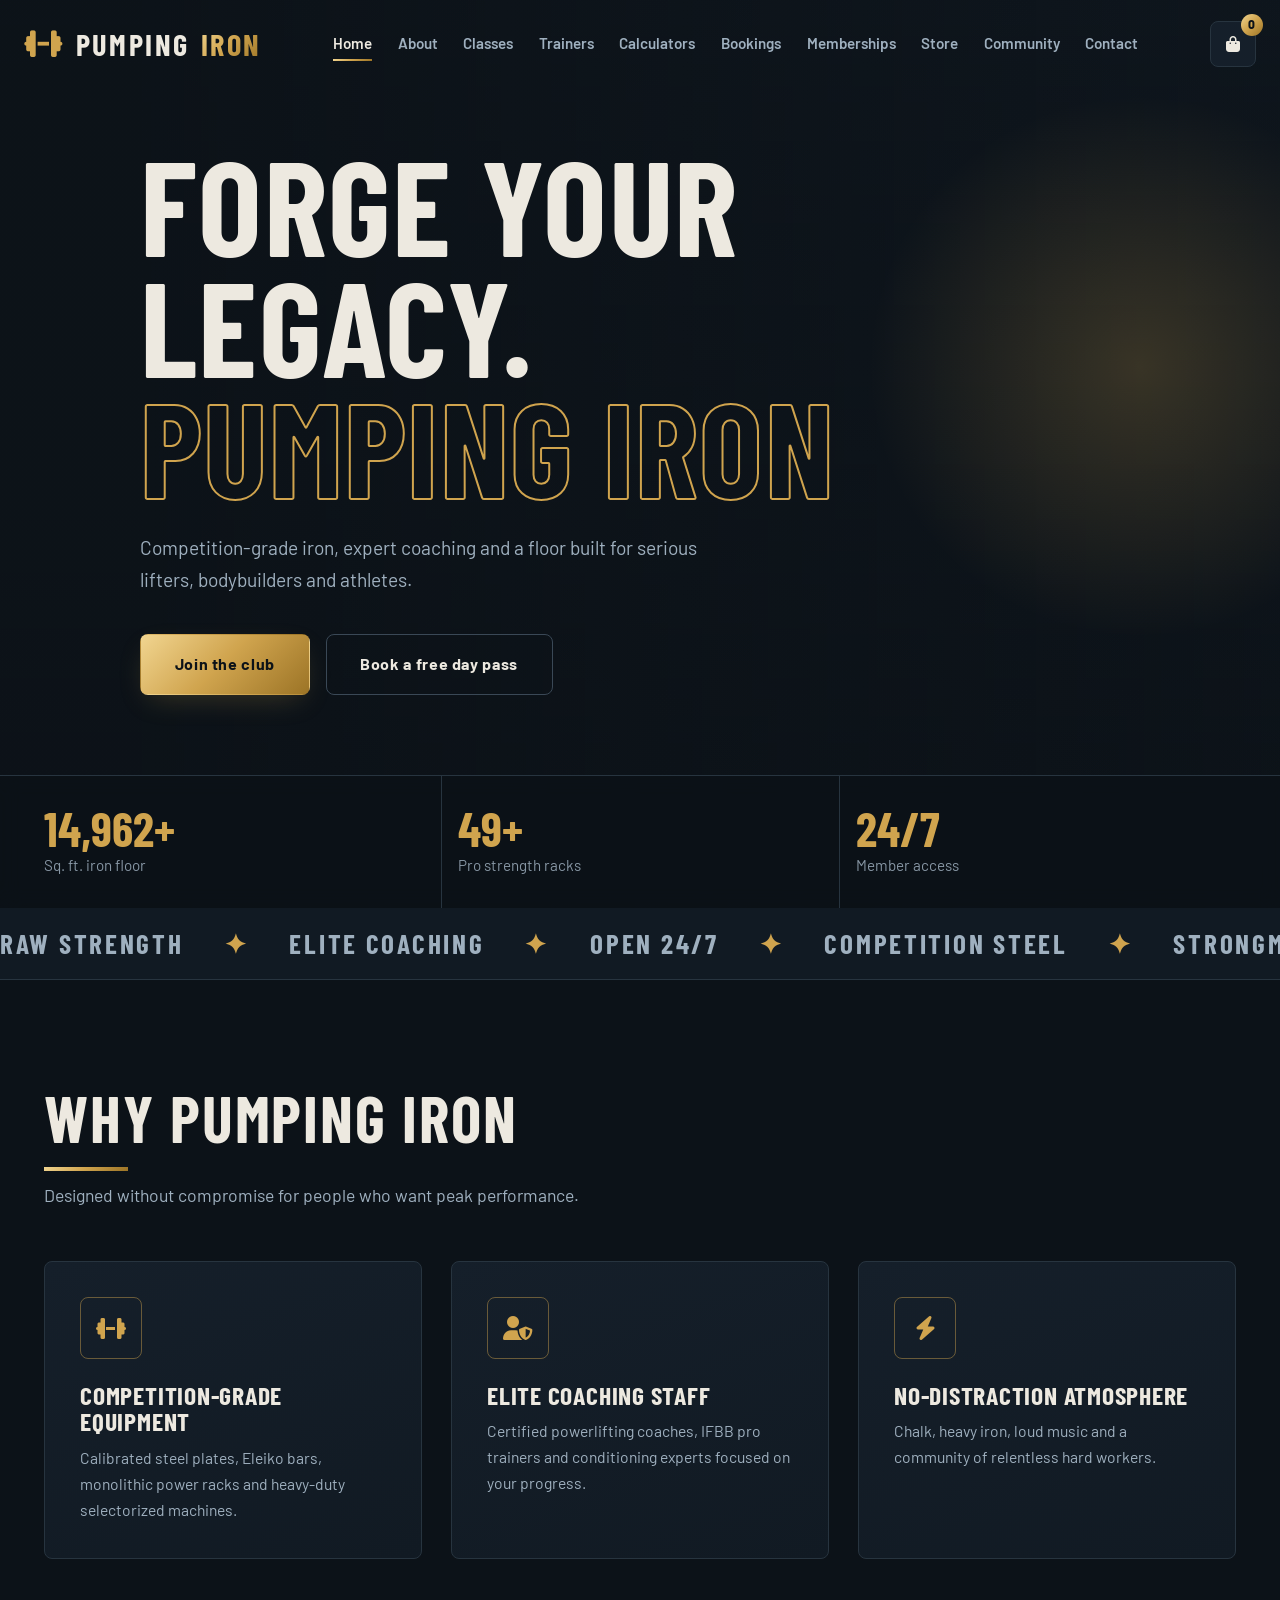
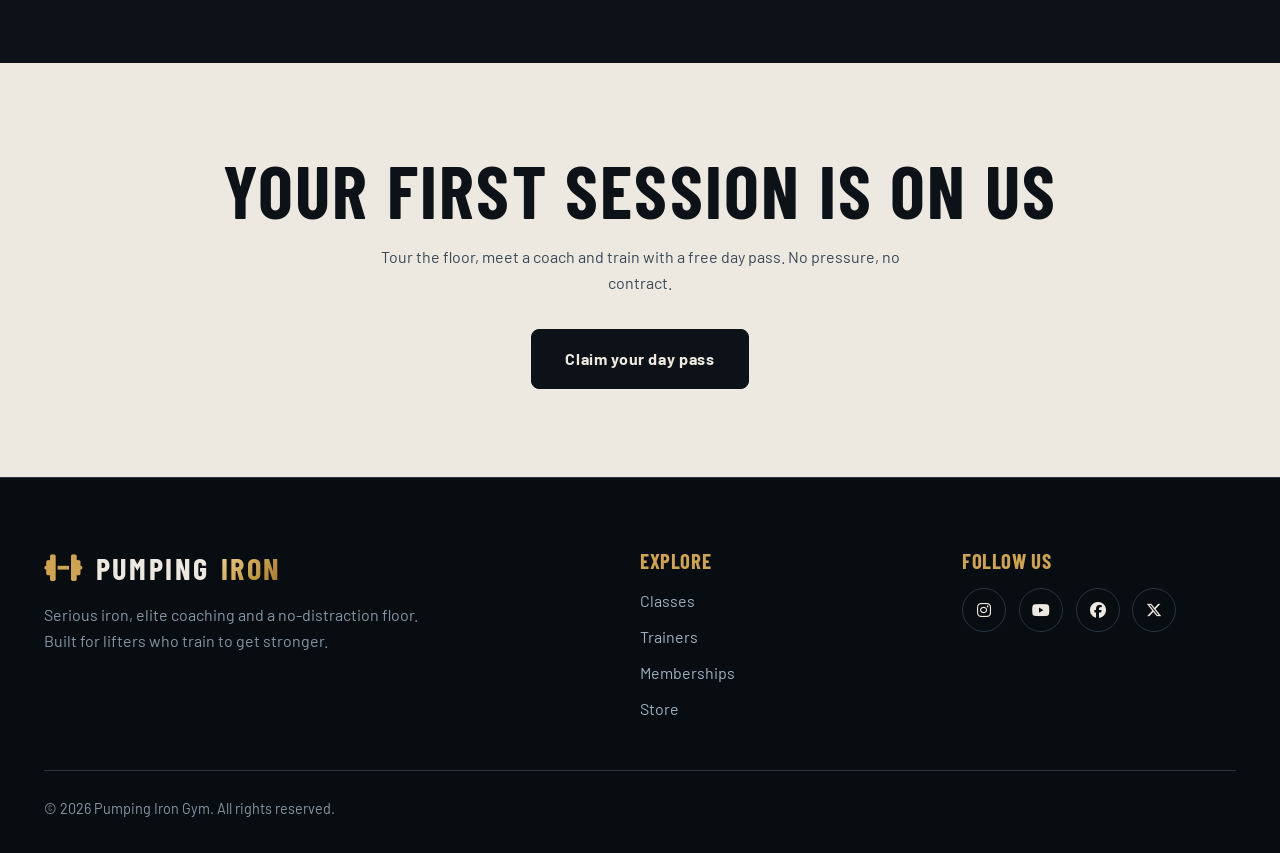
==== index.html @ 167a6b6e "Add files via upload" ====
<!DOCTYPE html>
<html lang="en">
<head>
<meta charset="UTF-8">
<meta name="viewport" content="width=device-width, initial-scale=1.0">
<title>Raw Strength & Conditioning | Pumping Iron Gym</title>
<meta name="description" content="Pumping Iron: competition-grade equipment, elite coaches and 24/7 access for serious lifters.">
<meta name="theme-color" content="#0C1218">
<meta property="og:title" content="Raw Strength & Conditioning | Pumping Iron Gym">
<meta property="og:description" content="Pumping Iron: competition-grade equipment, elite coaches and 24/7 access for serious lifters.">
<link rel="icon" href="data:image/svg+xml,%3Csvg xmlns='http://www.w3.org/2000/svg' viewBox='0 0 100 100'%3E%3Ctext y='.9em' font-size='90'%3E%F0%9F%8F%8B%3C/text%3E%3C/svg%3E">
<link rel="preconnect" href="https://fonts.googleapis.com"><link rel="preconnect" href="https://fonts.gstatic.com" crossorigin>
<link href="https://fonts.googleapis.com/css2?family=Barlow+Condensed:wght@600;700&family=Barlow:wght@400;500;600;700&display=swap" rel="stylesheet">
<link rel="stylesheet" href="https://cdnjs.cloudflare.com/ajax/libs/font-awesome/6.4.0/css/all.min.css">
<link rel="stylesheet" href="style.css">
</head>
<body>
<a class="skip" href="#main">Skip to content</a>
<header class="hd"><div class="container">
<a href="index.html" class="logo" aria-label="Pumping Iron home"><i class="fa-solid fa-dumbbell"></i>Pumping <span>Iron</span></a>
<nav class="dn" aria-label="Main"><a href="index.html" aria-current="page">Home</a><a href="about.html">About</a><a href="classes.html">Classes</a><a href="trainers.html">Trainers</a><a href="calculators.html">Calculators</a><a href="bookings.html">Bookings</a><a href="memberships.html">Memberships</a><a href="store.html">Store</a><a href="community.html">Community</a><a href="contact.html">Contact</a></nav>
<div class="ha"><button class="cartb" aria-label="Open cart"><i class="fa-solid fa-bag-shopping"></i><span class="cn">0</span></button>
<button class="mt" aria-label="Open menu" aria-expanded="false"><i class="fa-solid fa-bars"></i></button></div>
</div></header>
<nav class="mn" aria-label="Mobile"><a href="index.html" aria-current="page">Home</a><a href="about.html">About</a><a href="classes.html">Classes</a><a href="trainers.html">Trainers</a><a href="calculators.html">Calculators</a><a href="bookings.html">Bookings</a><a href="memberships.html">Memberships</a><a href="store.html">Store</a><a href="community.html">Community</a><a href="contact.html">Contact</a></nav>
<main id="main">

<section class="hero"><div class="container hc">
<h1 class="i">Forge your legacy.<u class="i" style="--d:1">Pumping Iron</u></h1>
<p class="i" style="--d:2">Competition-grade iron, expert coaching and a floor built for serious lifters, bodybuilders and athletes.</p>
<div class="hb i" style="--d:3"><a class="btn p" href="memberships.html">Join the club</a><a class="btn" href="bookings.html">Book a free day pass</a></div>
</div>
<div class="hs i" style="--d:5"><div class="container"><div><b data-count="15000" data-suf="+">0</b><span>Sq. ft. iron floor</span></div><div><b data-count="50" data-suf="+">0</b><span>Pro strength racks</span></div><div><b>24/7</b><span>Member access</span></div></div></div>
</section>
<div class="mq" aria-hidden="true"><div><span>Raw strength</span><b>&#10022;</b><span>Elite coaching</span><b>&#10022;</b><span>Open 24/7</span><b>&#10022;</b><span>Competition steel</span><b>&#10022;</b><span>Strongman zone</span><b>&#10022;</b><span>Recovery lab</span><b>&#10022;</b><span>Posing room</span><b>&#10022;</b><span>Raw strength</span><b>&#10022;</b><span>Elite coaching</span><b>&#10022;</b><span>Open 24/7</span><b>&#10022;</b><span>Competition steel</span><b>&#10022;</b><span>Strongman zone</span><b>&#10022;</b><span>Recovery lab</span><b>&#10022;</b><span>Posing room</span><b>&#10022;</b></div></div>
<section class="sec"><div class="container"><div class="sh rv"><h2>Why Pumping Iron</h2><p>Designed without compromise for people who want peak performance.</p></div><div class="g3"><div class="card rv" style="--d:0"><div class="ic"><i class="fa-solid fa-dumbbell"></i></div><h3>Competition-grade equipment</h3><p>Calibrated steel plates, Eleiko bars, monolithic power racks and heavy-duty selectorized machines.</p></div><div class="card rv" style="--d:1"><div class="ic"><i class="fa-solid fa-user-shield"></i></div><h3>Elite coaching staff</h3><p>Certified powerlifting coaches, IFBB pro trainers and conditioning experts focused on your progress.</p></div><div class="card rv" style="--d:2"><div class="ic"><i class="fa-solid fa-bolt"></i></div><h3>No-distraction atmosphere</h3><p>Chalk, heavy iron, loud music and a community of relentless hard workers.</p></div></div></div></section>
<section class="cta"><h2 class="rv">Your first session is on us</h2><p class="rv" style="--d:1">Tour the floor, meet a coach and train with a free day pass. No pressure, no contract.</p><a class="btn rv" style="--d:2" href="bookings.html">Claim your day pass</a></section>

</main>
<footer class="ft"><div class="container">
<div class="fg3">
<div><a href="index.html" class="logo"><i class="fa-solid fa-dumbbell"></i>Pumping <span>Iron</span></a><p>Serious iron, elite coaching and a no-distraction floor. Built for lifters who train to get stronger.</p></div>
<div><h4>Explore</h4><div class="fk"><a href="classes.html">Classes</a><a href="trainers.html">Trainers</a><a href="memberships.html">Memberships</a><a href="store.html">Store</a></div></div>
<div><h4>Follow us</h4><div class="so"><a href="#" aria-label="Instagram"><i class="fa-brands fa-instagram"></i></a><a href="#" aria-label="YouTube"><i class="fa-brands fa-youtube"></i></a><a href="#" aria-label="Facebook"><i class="fa-brands fa-facebook"></i></a><a href="#" aria-label="X"><i class="fa-brands fa-x-twitter"></i></a></div></div>
</div>
<div class="fbm">&copy; 2026 Pumping Iron Gym. All rights reserved.</div>
</div></footer>
<script src="main.js"></script>
</body>
</html>
---- style.css ----
/* PUMPING IRON — "Steel & Brass" theme. Edit colors in :root only. */
:root{--bg:#0C1218;--bg2:#111A23;--card:#151F2A;--card2:#1B2733;--line:#27343F;--brass:#D0A44E;--brass2:#9C7426;--bg-brass:linear-gradient(135deg,#F1D590,#D0A44E 48%,#9C7426);--chalk:#EDE9E0;--steel:#9FB0BF;--muted:#8796A4;--glow:rgba(208,164,78,.28);--fh:'Barlow Condensed','Arial Narrow',Impact,sans-serif;--fb:'Barlow',system-ui,sans-serif;--ease:cubic-bezier(.22,.8,.3,1);--r:8px}
*{margin:0;padding:0;box-sizing:border-box}
html{scroll-behavior:smooth}
body{font-family:var(--fb);background:var(--bg);color:var(--chalk);line-height:1.65;overflow-x:hidden;animation:pg .7s var(--ease)}
@keyframes pg{from{opacity:0}to{opacity:1}}
a{color:inherit;text-decoration:none}ul{list-style:none}img{max-width:100%}
button,input,select,textarea{font:inherit;color:inherit}button{cursor:pointer;background:none;border:0}
[hidden]{display:none!important}
::selection{background:var(--brass);color:#0C1218}
:focus-visible{outline:2px solid var(--brass);outline-offset:3px}
::-webkit-scrollbar{width:10px}::-webkit-scrollbar-track{background:var(--bg)}::-webkit-scrollbar-thumb{background:var(--iron,#2A3846);border-radius:6px}
h1,h2,h3,h4{font-family:var(--fh);text-transform:uppercase;letter-spacing:.03em;line-height:1.05;font-weight:700}
.container{max-width:1240px;margin:0 auto;padding:0 1.5rem}
.sec{padding:6.5rem 0}
.skip{position:absolute;left:-999px}.skip:focus{left:1rem;top:1rem;z-index:99;background:var(--brass);color:#0C1218;padding:.6rem 1rem}

/* HEADER */
.hd{position:fixed;inset:0 0 auto;z-index:50;padding:1.3rem 0;transition:.4s var(--ease)}
.hd.s{background:rgba(12,18,24,.88);backdrop-filter:blur(14px);padding:.65rem 0;border-bottom:1px solid var(--line)}
.hd .container{max-width:1380px;display:flex;align-items:center;justify-content:space-between;gap:1.5rem}
.logo{font:700 1.9rem var(--fh);letter-spacing:.08em;display:flex;align-items:center;gap:.7rem;text-transform:uppercase;white-space:nowrap}
.logo i{color:var(--brass);transition:.5s var(--ease)}.logo:hover i{transform:rotate(-25deg) scale(1.15)}
.logo span{background:var(--bg-brass);-webkit-background-clip:text;background-clip:text;color:transparent}
.dn{display:flex;gap:1.6rem}
.dn a{font-size:.95rem;font-weight:600;color:var(--steel);position:relative;padding:.3rem 0;transition:.3s}
.dn a::after{content:"";position:absolute;left:0;bottom:0;height:2px;width:100%;background:var(--bg-brass);transform:scaleX(0);transform-origin:right;transition:transform .45s var(--ease)}
.dn a:hover,.dn a[aria-current]{color:var(--chalk)}.dn a:hover::after,.dn a[aria-current]::after{transform:scaleX(1);transform-origin:left}
.ha{display:flex;align-items:center;gap:.9rem}
.cartb{position:relative;width:46px;height:46px;border:1px solid var(--line);border-radius:var(--r);background:var(--card);display:grid;place-items:center;transition:.3s}
.cartb:hover{border-color:var(--brass);color:var(--brass);box-shadow:0 0 18px var(--glow)}
.cn{position:absolute;top:-8px;right:-8px;min-width:22px;height:22px;border-radius:11px;background:var(--bg-brass);color:#0C1218;font-size:.75rem;font-weight:800;display:grid;place-items:center}
.cn.bump{animation:bump .4s var(--ease)}@keyframes bump{50%{transform:scale(1.5)}}
.mt{display:none;width:46px;height:46px;font-size:1.3rem;position:relative;z-index:60}
.mn{position:fixed;inset:0;z-index:45;background:rgba(12,18,24,.98);display:flex;flex-direction:column;align-items:center;justify-content:center;gap:.4rem;opacity:0;pointer-events:none;transition:.45s var(--ease)}
.mn.o{opacity:1;pointer-events:auto}.mn a{font:700 2.6rem var(--fh);text-transform:uppercase;letter-spacing:.06em;transform:translateY(20px);opacity:0;transition:.5s var(--ease)}
.mn.o a{transform:none;opacity:1}.mn a:hover,.mn a[aria-current]{color:var(--brass)}
.mn a:nth-child(2){transition-delay:.05s}.mn a:nth-child(3){transition-delay:.1s}.mn a:nth-child(4){transition-delay:.15s}.mn a:nth-child(5){transition-delay:.2s}.mn a:nth-child(6){transition-delay:.25s}.mn a:nth-child(n+7){transition-delay:.3s}

/* BUTTONS */
.btn{display:inline-flex;align-items:center;justify-content:center;gap:.6rem;padding:1rem 2.1rem;font-weight:700;font-size:1rem;letter-spacing:.04em;border:1px solid #3A4856;border-radius:var(--r);position:relative;overflow:hidden;transition:.4s var(--ease)}
.btn::after{content:"";position:absolute;top:0;left:-120%;width:55%;height:100%;background:linear-gradient(100deg,transparent,rgba(255,255,255,.4),transparent);transform:skewX(-20deg);transition:.8s var(--ease)}
.btn:hover::after{left:150%}
.btn:hover{border-color:var(--brass);color:var(--brass)}
.btn.p{background:var(--bg-brass);color:#0C1218;border-color:transparent;box-shadow:0 10px 30px -10px var(--glow)}
.btn.p:hover{color:#0C1218;transform:translateY(-3px);box-shadow:0 18px 40px -8px rgba(208,164,78,.55)}
.btn.b{display:flex;width:100%}

/* HERO */
.hero{min-height:100vh;display:flex;flex-direction:column;justify-content:flex-end;position:relative;overflow:hidden;isolation:isolate;padding:9rem 0 0}
.hero::before{content:"";position:absolute;inset:-6%;z-index:-2;background:linear-gradient(90deg,rgba(12,18,24,.92) 15%,rgba(12,18,24,.35)),linear-gradient(180deg,rgba(12,18,24,.3),var(--bg) 96%),url(https://images.unsplash.com/photo-1534438327276-14e5300c3a48?auto=format&fit=crop&q=80&w=1800) center/cover,var(--bg2);animation:kb 24s ease-in-out infinite alternate}
@keyframes kb{to{transform:scale(1.13) translate(-1.5%,1%)}}
.hero::after{content:"";position:absolute;width:46vw;height:46vw;right:-12vw;top:8vh;z-index:-1;border-radius:50%;background:radial-gradient(circle,rgba(208,164,78,.22),transparent 65%);animation:fl 9s ease-in-out infinite alternate}
@keyframes fl{to{transform:translate(-6vw,6vh) scale(1.15)}}
.hc{padding-bottom:5rem}
.hero h1{font-size:clamp(3.6rem,10.5vw,9.5rem);line-height:.9;letter-spacing:.01em;max-width:1000px;margin-bottom:1.6rem}
.hero h1 u{text-decoration:none;display:block;color:transparent;-webkit-text-stroke:2px var(--brass)}
.hero p{font-size:1.2rem;color:var(--steel);max-width:560px;margin-bottom:2.4rem}
.hb{display:flex;gap:1rem;flex-wrap:wrap}
.i{opacity:0;transform:translateY(34px);animation:up 1s var(--ease) forwards;animation-delay:calc(var(--d,0)*.14s + .25s)}
@keyframes up{to{opacity:1;transform:none}}
.hs{border-top:1px solid var(--line);background:rgba(12,18,24,.7);backdrop-filter:blur(10px)}
.hs .container{display:grid;grid-template-columns:repeat(3,1fr)}
.hs div div{padding:1.8rem 1rem;border-left:1px solid var(--line)}.hs div div:first-child{border:0;padding-left:0}
.hs b{display:block;font:700 3rem var(--fh);color:var(--brass);line-height:1}
.hs span{color:var(--muted);font-size:.95rem}
.mq{overflow:hidden;border-bottom:1px solid var(--line);background:var(--bg2);padding:1.2rem 0}
.mq>div{display:flex;gap:2.5rem;width:max-content;animation:mq 35s linear infinite;font:700 1.7rem var(--fh);text-transform:uppercase;letter-spacing:.1em;color:var(--steel);white-space:nowrap}
.mq b{color:var(--brass)}.mq:hover>div{animation-play-state:paused}
@keyframes mq{to{transform:translateX(-50%)}}

/* PAGE HEADER + SECTION HEADS */
.ph{padding:10.5rem 0 4rem;background:radial-gradient(ellipse at 50% -10%,rgba(208,164,78,.16),transparent 60%);border-bottom:1px solid var(--line)}
.ph h1{font-size:clamp(3rem,7vw,5.8rem);margin-bottom:.8rem}
.ph p{color:var(--steel);font-size:1.2rem;max-width:620px}
.ph h1::after,.sh h2::after{content:"";display:block;width:84px;height:4px;background:var(--bg-brass);margin-top:1rem;transform:scaleX(0);transform-origin:left;transition:transform 1.1s var(--ease) .35s}
.ph h1.in::after,.sh.in h2::after{transform:scaleX(1)}
.sh{margin-bottom:3.2rem}.sh h2{font-size:clamp(2.4rem,5vw,4rem)}.sh p{color:var(--steel);font-size:1.1rem;margin-top:.6rem;max-width:560px}

/* REVEAL */
.rv{opacity:0;transform:translateY(26px);transition:opacity .9s var(--ease),transform .9s var(--ease);transition-delay:calc(var(--d,0)*.1s)}
.rv.in{opacity:1;transform:none}

/* GRIDS + CARDS */
.g2{display:grid;grid-template-columns:repeat(2,1fr);gap:1.8rem}.g3{display:grid;grid-template-columns:repeat(3,1fr);gap:1.8rem}.g4{display:grid;grid-template-columns:repeat(4,1fr);gap:1.4rem}
.card{background:linear-gradient(160deg,var(--card),var(--bg2));border:1px solid var(--line);border-radius:var(--r);padding:2.2rem;position:relative;overflow:hidden;transition:transform .5s var(--ease),border-color .4s,box-shadow .5s}
.card::before{content:"";position:absolute;inset:0;background:radial-gradient(380px circle at var(--mx,50%) var(--my,0%),var(--glow),transparent 50%);opacity:0;transition:opacity .4s;pointer-events:none}
.card>*{position:relative}.card:hover{transform:translateY(-8px);border-color:rgba(208,164,78,.55);box-shadow:0 28px 50px -24px #000}.card:hover::before{opacity:1}
.card.rv.in:hover{transform:translateY(-8px)}
.ic{width:62px;height:62px;display:grid;place-items:center;border:1px solid rgba(208,164,78,.45);border-radius:var(--r);color:var(--brass);font-size:1.5rem;margin-bottom:1.4rem;transition:.5s var(--ease)}
.card:hover .ic{background:var(--bg-brass);color:#0C1218;transform:rotate(-8deg) scale(1.08)}
.card h3{font-size:1.6rem;margin-bottom:.6rem}.card p{color:var(--steel);font-size:.98rem}
.pop{animation:pop .5s var(--ease)}@keyframes pop{from{opacity:0;transform:scale(.94)}}

/* CTA BAND (chalk) */
.cta{background:var(--chalk);color:#0C1218;text-align:center;padding:5.5rem 1.5rem;position:relative;overflow:hidden}
.cta h2{font-size:clamp(2.4rem,6vw,4.6rem);margin-bottom:1rem}.cta p{max-width:520px;margin:0 auto 2rem;color:#3A4856}
.cta .btn{background:#0C1218;color:var(--chalk);border-color:#0C1218}.cta .btn:hover{color:var(--brass)}

/* ABOUT */
.ag{display:grid;grid-template-columns:3fr 2fr;gap:3.5rem;align-items:center}
.ag h3{font-size:2.2rem;margin-bottom:1rem}.ag p{color:var(--steel);margin-bottom:1.1rem}
.tk{display:grid;gap:.8rem;margin-top:1.6rem}.tk li{display:flex;gap:.8rem;align-items:center;font-weight:600}.tk i{color:var(--brass)}
.ibs{display:grid;gap:1.4rem}.ib{display:flex;gap:1.2rem;align-items:flex-start}.ib>i{font-size:1.6rem;color:var(--brass);margin-top:.2rem}.ib h4{font-size:1.4rem;margin-bottom:.2rem}

/* FILTERS + TAGS */
.fl{display:flex;gap:.8rem;flex-wrap:wrap;margin-bottom:2.6rem}
.fb{padding:.7rem 1.4rem;border:1px solid var(--line);border-radius:30px;color:var(--steel);font-weight:600;transition:.35s var(--ease)}
.fb:hover{border-color:var(--brass);color:var(--chalk)}.fb.on{background:var(--bg-brass);color:#0C1218;border-color:transparent;box-shadow:0 8px 24px -8px var(--glow)}
.tg{display:inline-block;padding:.2rem .8rem;border-radius:20px;font-size:.8rem;font-weight:700;margin-bottom:1rem;border:1px solid}
.tg.powerlifting{color:var(--brass);border-color:rgba(208,164,78,.5);background:rgba(208,164,78,.1)}.tg.bodybuilding{color:#86B6DA;border-color:rgba(134,182,218,.5);background:rgba(134,182,218,.1)}.tg.conditioning{color:#8FD8B0;border-color:rgba(143,216,176,.5);background:rgba(143,216,176,.1)}
.cm{display:flex;justify-content:space-between;color:var(--muted);font-size:.9rem;font-weight:600;margin:1.2rem 0;padding:.8rem 0;border-block:1px solid var(--line)}

/* TRAINERS */
.tr{text-align:center}
.av{width:116px;height:116px;border-radius:50%;margin:0 auto 1.6rem;display:grid;place-items:center;font:700 2.4rem var(--fh);color:var(--brass);position:relative;isolation:isolate}
.av::before{content:"";position:absolute;inset:-4px;border-radius:50%;background:conic-gradient(var(--brass),transparent 62%,var(--brass));z-index:-2;animation:spin 6s linear infinite}
.av::after{content:"";position:absolute;inset:0;border-radius:50%;background:var(--card2);z-index:-1}
@keyframes spin{to{transform:rotate(360deg)}}
.role{color:var(--brass);font-weight:700;margin-bottom:.4rem}.spec{margin-bottom:1.6rem}

/* FORMS + CALCULATORS */
.panel{max-width:780px;margin:0 auto;background:linear-gradient(160deg,var(--card),var(--bg2));border:1px solid var(--line);border-radius:var(--r);padding:3rem}
.fg{margin-bottom:1.3rem}.fg label{display:block;margin-bottom:.45rem;font-size:.9rem;font-weight:600;color:var(--steel)}
.fg input,.fg select,.fg textarea{width:100%;padding:.95rem 1rem;background:var(--bg);border:1px solid var(--line);border-radius:var(--r);transition:.3s}
.fg input:focus,.fg select:focus,.fg textarea:focus{outline:none;border-color:var(--brass);box-shadow:0 0 0 4px rgba(208,164,78,.15)}
.fr{display:grid;grid-template-columns:repeat(2,1fr);gap:1.3rem}
.cts{display:flex;gap:.6rem;flex-wrap:wrap;margin-bottom:2rem;padding-bottom:1.2rem;border-bottom:1px solid var(--line)}
.ct{padding:.6rem 1.2rem;border-radius:30px;font-weight:600;color:var(--steel);border:1px solid var(--line);transition:.35s var(--ease)}.ct:hover{color:var(--chalk);border-color:var(--brass)}.ct.on{background:var(--bg-brass);color:#0C1218;border-color:transparent}
.cp{display:none}.cp.on{display:block;animation:pop .5s var(--ease)}
.cr:not(:empty){margin-top:1.6rem;padding:1.3rem;border:1px solid var(--brass);border-radius:var(--r);background:rgba(208,164,78,.07);text-align:center;font-size:1.15rem;animation:pop .5s var(--ease)}
.cr b{color:var(--brass);font:700 2rem var(--fh);letter-spacing:.03em}.cr small{display:block;color:var(--muted);font-size:.85rem;margin-top:.4rem}

/* MEMBERSHIPS */
.bt{display:flex;align-items:center;gap:1rem;margin-bottom:3rem;font-weight:600}
.sw{position:relative;width:58px;height:30px}.sw input{opacity:0;position:absolute;inset:0;z-index:2;cursor:pointer;width:100%;height:100%}
.sl{position:absolute;inset:0;background:var(--line);border-radius:30px;transition:.4s}.sl::before{content:"";position:absolute;width:22px;height:22px;left:4px;top:4px;border-radius:50%;background:#fff;transition:.4s var(--ease)}
.sw input:checked+.sl{background:var(--brass2)}.sw input:checked+.sl::before{transform:translateX(28px)}.sw input:focus-visible+.sl{outline:2px solid var(--brass);outline-offset:3px}
.sv{background:var(--bg-brass);color:#0C1218;font-size:.8rem;font-weight:800;padding:.15rem .6rem;border-radius:20px;margin-left:.4rem}
.plan{display:flex;flex-direction:column}.plan .btn{margin-top:auto}
.plan.f{border-color:var(--brass);background:linear-gradient(170deg,rgba(208,164,78,.16),var(--bg2) 70%);box-shadow:0 0 50px -16px var(--glow)}
.pop2{position:absolute!important;top:1.2rem;right:-2.4rem;transform:rotate(38deg);background:var(--bg-brass);color:#0C1218;font-size:.75rem;font-weight:800;padding:.3rem 3rem}
.pr{font:700 4.2rem var(--fh);color:var(--brass);line-height:1;margin:.6rem 0 .3rem}.pr small{font-size:1.3rem;color:var(--steel)}.bn{color:var(--muted);font-size:.85rem;margin-bottom:.8rem}
.pf{display:grid;gap:.8rem;margin:1.4rem 0 2rem}.pf li{display:flex;gap:.8rem;align-items:center;color:var(--steel);font-size:.95rem}.pf i{color:var(--brass)}.pf .no{color:var(--muted);text-decoration:line-through}.pf .no i{color:#6B7886}

/* STORE */
.pc{display:flex;flex-direction:column;padding:1.6rem}
.pi{height:150px;border-radius:var(--r);background:var(--bg);border:1px solid var(--line);display:grid;place-items:center;font-size:3rem;color:var(--brass);margin-bottom:1.2rem;transition:.5s var(--ease)}.pc:hover .pi{transform:scale(1.04);box-shadow:inset 0 0 40px var(--glow)}
.pc h3{font-size:1.35rem}.pp{color:var(--brass);font:700 1.5rem var(--fh);margin:.3rem 0 .6rem}.pc p{flex-grow:1;margin-bottom:1.2rem;font-size:.9rem}

/* COMMUNITY */
.q p{font-size:1.05rem;color:var(--chalk);font-style:italic;margin:1rem 0}.q h4{font-size:1.2rem;color:var(--brass)}.q small{color:var(--muted)}
.lb li{display:flex;align-items:center;gap:1rem;padding:1rem 1.2rem;background:var(--bg);border:1px solid var(--line);border-radius:var(--r);margin-bottom:.8rem;font-weight:600;transition:.4s var(--ease)}
.lb li:hover{transform:translateX(6px);border-color:var(--brass)}.lb em{font:700 1.8rem var(--fh);color:var(--brass);font-style:normal;width:2rem}.lb strong{margin-left:auto;color:var(--brass)}

/* CONTACT + FAQ */
.cg{display:grid;grid-template-columns:1fr 1fr;gap:1.8rem}
.fq{border-bottom:1px solid var(--line)}.fq button{width:100%;display:flex;justify-content:space-between;align-items:center;gap:1rem;padding:1.1rem 0;text-align:left;font-weight:600}
.fq button i{transition:.4s var(--ease);color:var(--brass)}.fq.o button i{transform:rotate(180deg)}
.fa{display:grid;grid-template-rows:0fr;transition:grid-template-rows .45s var(--ease)}.fa>div{overflow:hidden;color:var(--steel)}.fa p{padding-bottom:1.1rem}.fq.o .fa{grid-template-rows:1fr}

/* CART / MODAL / TOAST */
.ov{position:fixed;inset:0;background:rgba(5,9,13,.8);backdrop-filter:blur(5px);z-index:70;opacity:0;pointer-events:none;transition:.4s}.ov.o{opacity:1;pointer-events:auto}
.dr{position:fixed;top:0;right:0;width:min(420px,100%);height:100%;background:var(--card);border-left:1px solid var(--brass);z-index:80;display:flex;flex-direction:column;transform:translateX(100%);transition:transform .5s var(--ease)}.dr.o{transform:none}
.dh{padding:1.5rem;border-bottom:1px solid var(--line);display:flex;justify-content:space-between;align-items:center}.dh h3{font-size:1.7rem}
.x{width:40px;height:40px;border-radius:50%;transition:.3s}.x:hover{background:var(--card2);color:var(--brass);transform:rotate(90deg)}
.di{flex:1;overflow-y:auto;padding:1.5rem;display:grid;gap:.9rem;align-content:start}
.cr2{display:flex;justify-content:space-between;align-items:center;gap:1rem;padding:.9rem;background:var(--bg);border:1px solid var(--line);border-radius:var(--r);animation:pop .4s var(--ease)}
.cr2 small{color:var(--muted)}.qb{display:flex;gap:.4rem}.qb button{width:32px;height:32px;border:1px solid var(--line);border-radius:6px;transition:.3s}.qb button:hover{border-color:var(--brass);color:var(--brass)}
.df{padding:1.5rem;border-top:1px solid var(--line);background:var(--bg)}.cb{display:flex;gap:.6rem;margin-bottom:1rem}.cb input{flex:1;min-width:0;padding:.7rem;background:var(--card);border:1px solid var(--line);border-radius:var(--r)}.cb .btn{padding:.7rem 1.1rem}
.tt{display:flex;justify-content:space-between;font:700 1.6rem var(--fh);margin-bottom:1rem;text-transform:uppercase}.tt b{color:var(--brass)}
.md{position:fixed;inset:0;z-index:90;display:grid;place-items:center;padding:1rem;background:rgba(5,9,13,.82);backdrop-filter:blur(6px);animation:pg .3s}
.mc{width:min(480px,100%)}.mc .x{position:absolute;top:1rem;right:1rem}.mc:hover{transform:none}
.ts{position:fixed;left:50%;bottom:2rem;z-index:100;transform:translate(-50%,30px);opacity:0;pointer-events:none;background:var(--chalk);color:#0C1218;padding:.9rem 1.6rem;border-radius:30px;font-weight:600;box-shadow:0 20px 50px -10px #000;transition:.5s var(--ease);max-width:92vw;text-align:center}.ts.o{transform:translate(-50%,0);opacity:1}

/* FOOTER */
.ft{background:#080D12;border-top:1px solid var(--line);padding:4.5rem 0 2rem}
.fg3{display:grid;grid-template-columns:2fr 1fr 1fr;gap:3rem;margin-bottom:3rem}.ft p{color:var(--muted);margin-top:1rem;max-width:380px}
.ft h4{font-size:1.3rem;margin-bottom:1rem;color:var(--brass)}.fk{display:grid;gap:.6rem}.fk a{color:var(--steel);transition:.3s}.fk a:hover{color:var(--brass);padding-left:6px}
.so{display:flex;gap:.8rem}.so a{width:44px;height:44px;border:1px solid var(--line);border-radius:50%;display:grid;place-items:center;transition:.4s var(--ease)}.so a:hover{background:var(--bg-brass);color:#0C1218;transform:translateY(-4px)}
.fbm{border-top:1px solid var(--line);padding-top:1.6rem;color:var(--muted);font-size:.9rem}

/* RESPONSIVE */
@media(max-width:1180px){.dn{display:none}.mt{display:block}}
@media(max-width:992px){.g3,.g4,.g2,.ag,.cg,.fg3{grid-template-columns:1fr 1fr}.ag,.cg{grid-template-columns:1fr}.fg3{grid-template-columns:1fr}.sec{padding:4.5rem 0}}
@media(max-width:640px){.g2,.g3,.g4,.fr{grid-template-columns:1fr}.panel{padding:1.6rem}.card{padding:1.6rem}.hs b{font-size:2.1rem}.hs div div{padding:1.2rem .6rem}.hs span{font-size:.8rem}.hero p{font-size:1.05rem}.ph{padding-top:8.5rem}.hb .btn{flex:1}.logo{font-size:1.5rem}}
@media(prefers-reduced-motion:reduce){*,*::before,*::after{animation-duration:.01ms!important;animation-iteration-count:1!important;transition-duration:.01ms!important}.rv,.i{opacity:1;transform:none}}
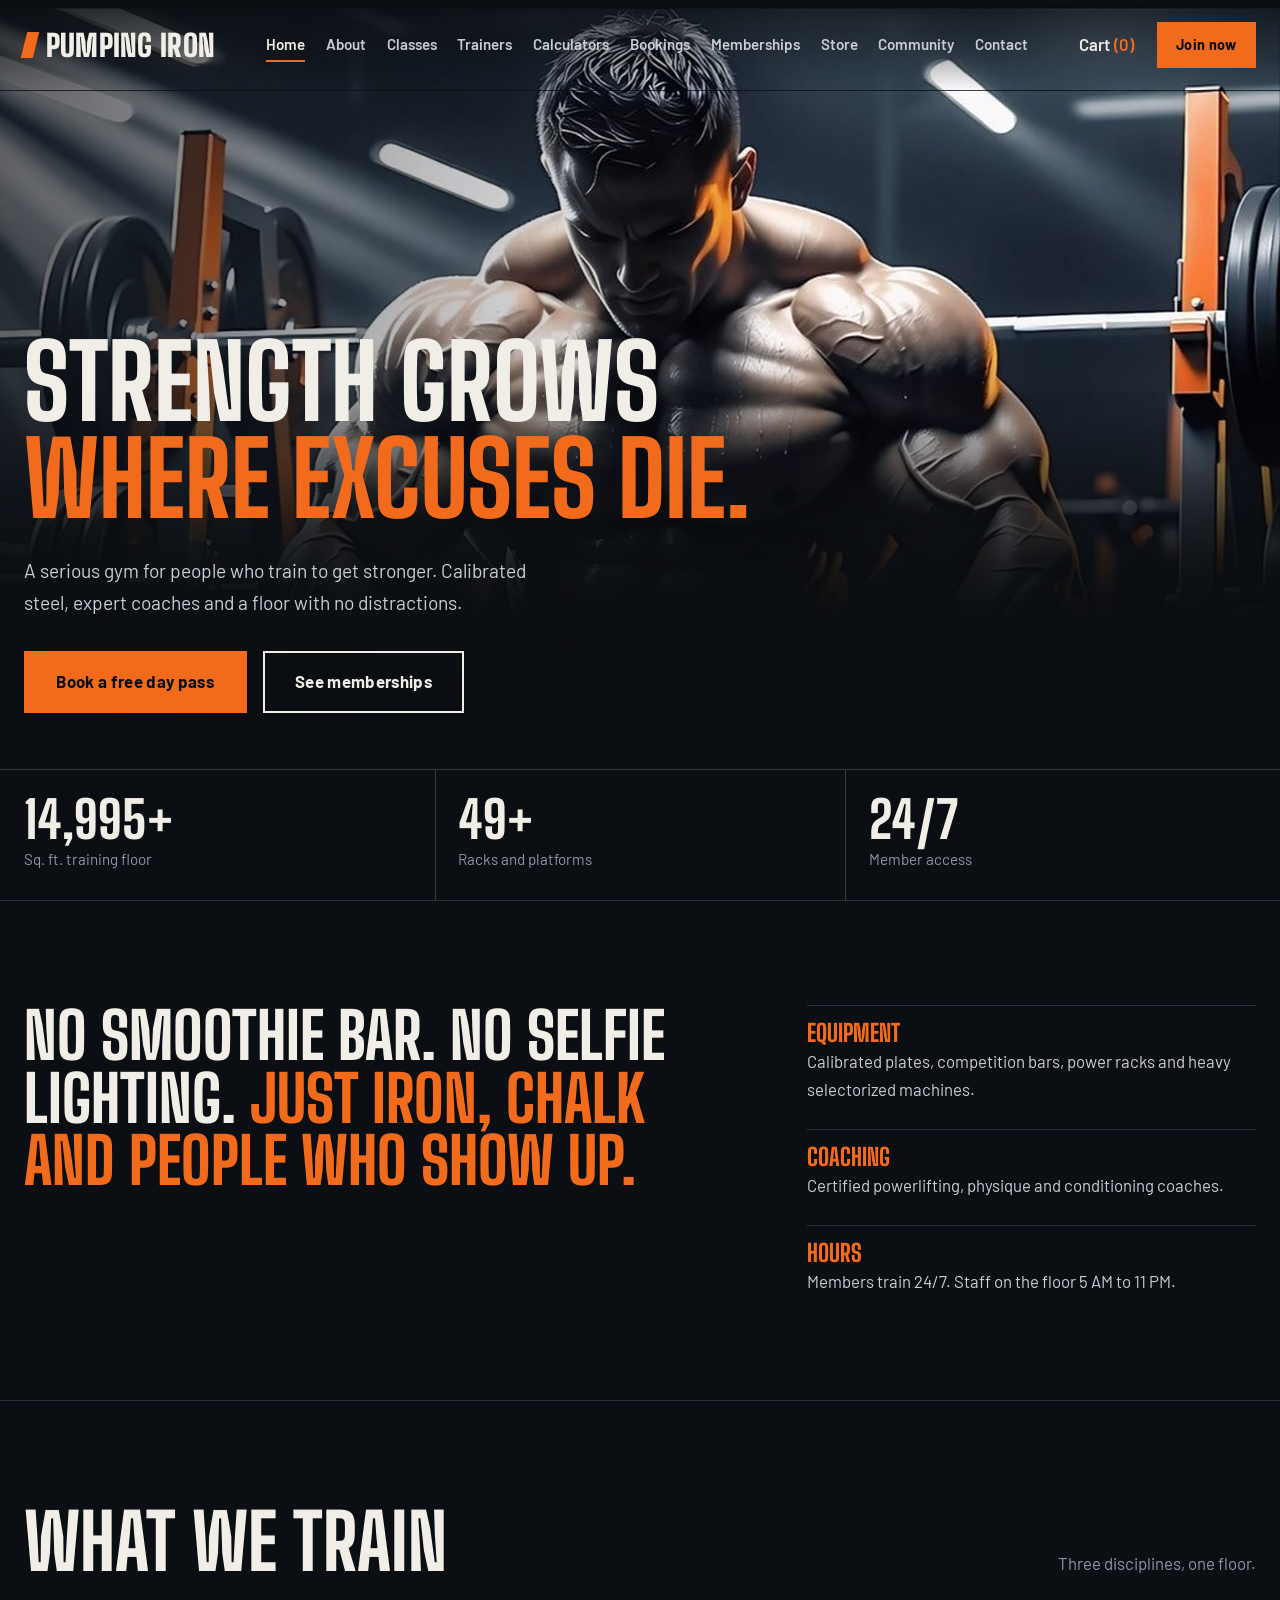
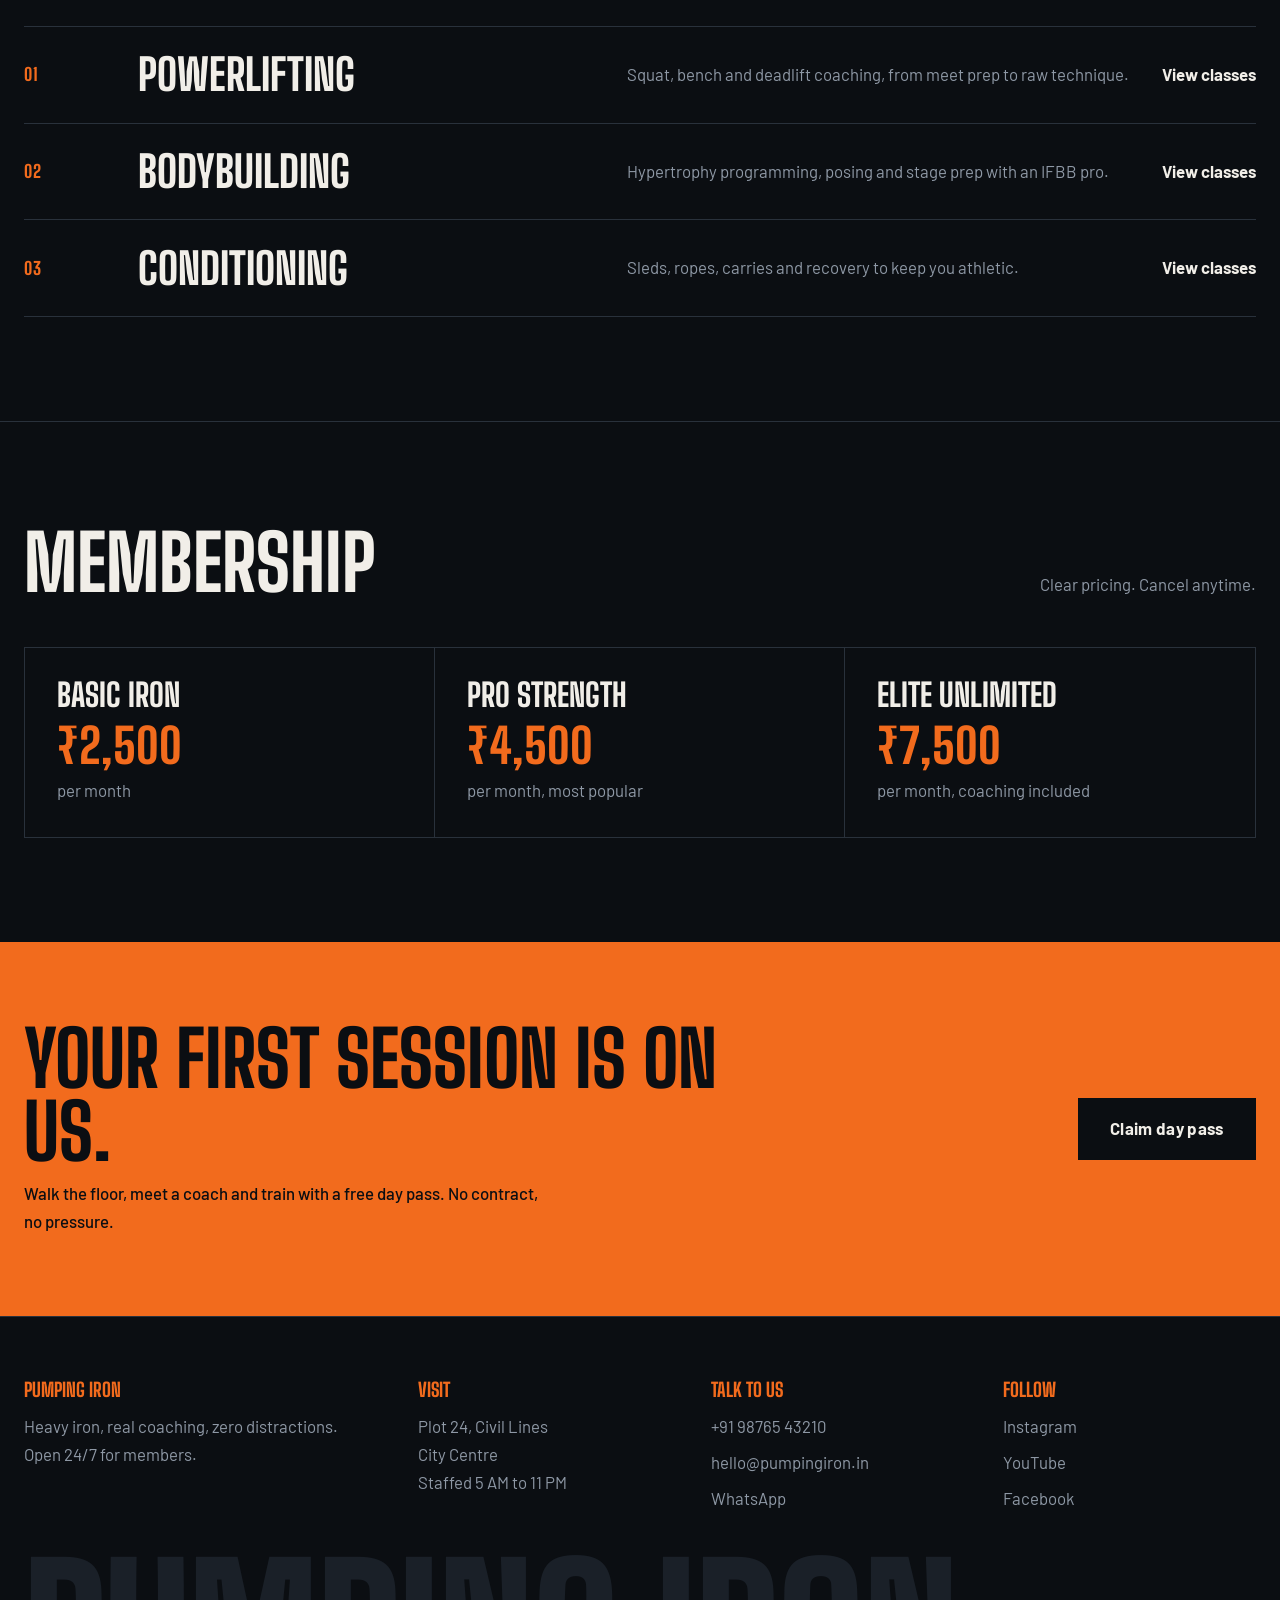
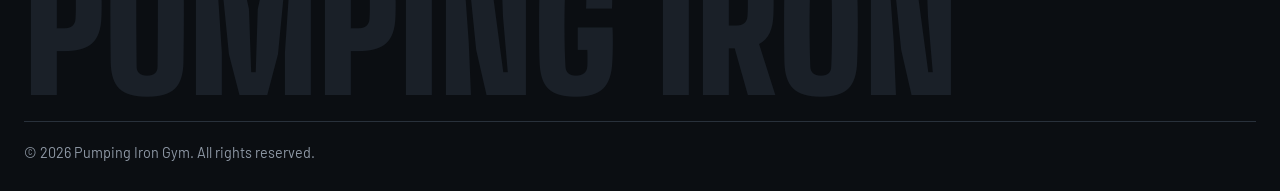
==== commit fcd29896: "change" ====
--- a/index.html
+++ b/index.html
@@ -3,46 +3,47 @@
 <head>
 <meta charset="UTF-8">
 <meta name="viewport" content="width=device-width, initial-scale=1.0">
-<title>Raw Strength & Conditioning | Pumping Iron Gym</title>
-<meta name="description" content="Pumping Iron: competition-grade equipment, elite coaches and 24/7 access for serious lifters.">
-<meta name="theme-color" content="#0C1218">
-<meta property="og:title" content="Raw Strength & Conditioning | Pumping Iron Gym">
-<meta property="og:description" content="Pumping Iron: competition-grade equipment, elite coaches and 24/7 access for serious lifters.">
-<link rel="icon" href="data:image/svg+xml,%3Csvg xmlns='http://www.w3.org/2000/svg' viewBox='0 0 100 100'%3E%3Ctext y='.9em' font-size='90'%3E%F0%9F%8F%8B%3C/text%3E%3C/svg%3E">
+<title>Strength Grows Where Excuses Die | Pumping Iron Gym</title>
+<meta name="description" content="Pumping Iron: heavy iron, real coaching and 24/7 access for serious lifters.">
+<meta name="theme-color" content="#0B0E12">
+<link rel="icon" href="data:image/svg+xml,%3Csvg xmlns='http://www.w3.org/2000/svg' viewBox='0 0 32 32'%3E%3Crect width='32' height='32' fill='%230B0E12'/%3E%3Cpath d='M11 5h9l-4 22H7z' fill='%23F26B1D'/%3E%3C/svg%3E">
 <link rel="preconnect" href="https://fonts.googleapis.com"><link rel="preconnect" href="https://fonts.gstatic.com" crossorigin>
-<link href="https://fonts.googleapis.com/css2?family=Barlow+Condensed:wght@600;700&family=Barlow:wght@400;500;600;700&display=swap" rel="stylesheet">
-<link rel="stylesheet" href="https://cdnjs.cloudflare.com/ajax/libs/font-awesome/6.4.0/css/all.min.css">
+<link href="https://fonts.googleapis.com/css2?family=Big+Shoulders+Display:wght@600;800;900&family=Barlow:wght@400;500;600;700&display=swap" rel="stylesheet">
 <link rel="stylesheet" href="style.css">
 </head>
 <body>
 <a class="skip" href="#main">Skip to content</a>
 <header class="hd"><div class="container">
-<a href="index.html" class="logo" aria-label="Pumping Iron home"><i class="fa-solid fa-dumbbell"></i>Pumping <span>Iron</span></a>
+<a href="index.html" class="logo" aria-label="Pumping Iron home">Pumping Iron</a>
 <nav class="dn" aria-label="Main"><a href="index.html" aria-current="page">Home</a><a href="about.html">About</a><a href="classes.html">Classes</a><a href="trainers.html">Trainers</a><a href="calculators.html">Calculators</a><a href="bookings.html">Bookings</a><a href="memberships.html">Memberships</a><a href="store.html">Store</a><a href="community.html">Community</a><a href="contact.html">Contact</a></nav>
-<div class="ha"><button class="cartb" aria-label="Open cart"><i class="fa-solid fa-bag-shopping"></i><span class="cn">0</span></button>
-<button class="mt" aria-label="Open menu" aria-expanded="false"><i class="fa-solid fa-bars"></i></button></div>
+<div class="ha"><button class="cartb" aria-label="Open cart">Cart<span class="cn">0</span></button><a class="btn p sm" href="memberships.html">Join now</a>
+<button class="mt" aria-label="Open menu" aria-expanded="false">Menu</button></div>
 </div></header>
 <nav class="mn" aria-label="Mobile"><a href="index.html" aria-current="page">Home</a><a href="about.html">About</a><a href="classes.html">Classes</a><a href="trainers.html">Trainers</a><a href="calculators.html">Calculators</a><a href="bookings.html">Bookings</a><a href="memberships.html">Memberships</a><a href="store.html">Store</a><a href="community.html">Community</a><a href="contact.html">Contact</a></nav>
 <main id="main">
 
 <section class="hero"><div class="container hc">
-<h1 class="i">Forge your legacy.<u class="i" style="--d:1">Pumping Iron</u></h1>
-<p class="i" style="--d:2">Competition-grade iron, expert coaching and a floor built for serious lifters, bodybuilders and athletes.</p>
-<div class="hb i" style="--d:3"><a class="btn p" href="memberships.html">Join the club</a><a class="btn" href="bookings.html">Book a free day pass</a></div>
+<h1><span class="ln" style="--d:0"><span>Strength grows</span></span><span class="ln o" style="--d:1"><span>where excuses die.</span></span></h1>
+<p class="lead">A serious gym for people who train to get stronger. Calibrated steel, expert coaches and a floor with no distractions.</p>
+<div class="hb"><a class="btn p" href="bookings.html">Book a free day pass</a><a class="btn" href="memberships.html">See memberships</a></div>
 </div>
-<div class="hs i" style="--d:5"><div class="container"><div><b data-count="15000" data-suf="+">0</b><span>Sq. ft. iron floor</span></div><div><b data-count="50" data-suf="+">0</b><span>Pro strength racks</span></div><div><b>24/7</b><span>Member access</span></div></div></div>
+<div class="hs"><div class="container"><div><b data-count="15000" data-suf="+">0</b><span>Sq. ft. training floor</span></div><div><b data-count="50" data-suf="+">0</b><span>Racks and platforms</span></div><div><b>24/7</b><span>Member access</span></div></div></div>
 </section>
-<div class="mq" aria-hidden="true"><div><span>Raw strength</span><b>&#10022;</b><span>Elite coaching</span><b>&#10022;</b><span>Open 24/7</span><b>&#10022;</b><span>Competition steel</span><b>&#10022;</b><span>Strongman zone</span><b>&#10022;</b><span>Recovery lab</span><b>&#10022;</b><span>Posing room</span><b>&#10022;</b><span>Raw strength</span><b>&#10022;</b><span>Elite coaching</span><b>&#10022;</b><span>Open 24/7</span><b>&#10022;</b><span>Competition steel</span><b>&#10022;</b><span>Strongman zone</span><b>&#10022;</b><span>Recovery lab</span><b>&#10022;</b><span>Posing room</span><b>&#10022;</b></div></div>
-<section class="sec"><div class="container"><div class="sh rv"><h2>Why Pumping Iron</h2><p>Designed without compromise for people who want peak performance.</p></div><div class="g3"><div class="card rv" style="--d:0"><div class="ic"><i class="fa-solid fa-dumbbell"></i></div><h3>Competition-grade equipment</h3><p>Calibrated steel plates, Eleiko bars, monolithic power racks and heavy-duty selectorized machines.</p></div><div class="card rv" style="--d:1"><div class="ic"><i class="fa-solid fa-user-shield"></i></div><h3>Elite coaching staff</h3><p>Certified powerlifting coaches, IFBB pro trainers and conditioning experts focused on your progress.</p></div><div class="card rv" style="--d:2"><div class="ic"><i class="fa-solid fa-bolt"></i></div><h3>No-distraction atmosphere</h3><p>Chalk, heavy iron, loud music and a community of relentless hard workers.</p></div></div></div></section>
-<section class="cta"><h2 class="rv">Your first session is on us</h2><p class="rv" style="--d:1">Tour the floor, meet a coach and train with a free day pass. No pressure, no contract.</p><a class="btn rv" style="--d:2" href="bookings.html">Claim your day pass</a></section>
+<section class="sec"><div class="container"><div class="stm"><h2 class="rv">No smoothie bar. No selfie lighting. <em>Just iron, chalk and people who show up.</em></h2>
+<div class="facts rv" style="--d:1"><div><h4>Equipment</h4><p>Calibrated plates, competition bars, power racks and heavy selectorized machines.</p></div><div><h4>Coaching</h4><p>Certified powerlifting, physique and conditioning coaches.</p></div><div><h4>Hours</h4><p>Members train 24/7. Staff on the floor 5 AM to 11 PM.</p></div></div></div></div></section>
+<section class="sec"><div class="container"><div class="sh rv"><h2>What we train</h2><p>Three disciplines, one floor.</p></div><div><a class="row rv" href="classes.html" style="--d:0"><span class="n">01</span><h3>Powerlifting</h3><p>Squat, bench and deadlift coaching, from meet prep to raw technique.</p><span class="go">View classes</span></a><a class="row rv" href="classes.html" style="--d:1"><span class="n">02</span><h3>Bodybuilding</h3><p>Hypertrophy programming, posing and stage prep with an IFBB pro.</p><span class="go">View classes</span></a><a class="row rv" href="classes.html" style="--d:2"><span class="n">03</span><h3>Conditioning</h3><p>Sleds, ropes, carries and recovery to keep you athletic.</p><span class="go">View classes</span></a></div></div></section>
+<section class="sec"><div class="container"><div class="sh rv"><h2>Membership</h2><p>Clear pricing. Cancel anytime.</p></div><div class="pv rv"><a href="memberships.html"><h3>Basic Iron</h3><b>&#8377;2,500</b><span>per month</span></a><a href="memberships.html"><h3>Pro Strength</h3><b>&#8377;4,500</b><span>per month, most popular</span></a><a href="memberships.html"><h3>Elite Unlimited</h3><b>&#8377;7,500</b><span>per month, coaching included</span></a></div></div></section>
+<section class="cta"><div class="container"><div><h2>Your first session is on us.</h2><p>Walk the floor, meet a coach and train with a free day pass. No contract, no pressure.</p></div><a class="btn" href="bookings.html">Claim day pass</a></div></section>
 
 </main>
 <footer class="ft"><div class="container">
-<div class="fg3">
-<div><a href="index.html" class="logo"><i class="fa-solid fa-dumbbell"></i>Pumping <span>Iron</span></a><p>Serious iron, elite coaching and a no-distraction floor. Built for lifters who train to get stronger.</p></div>
-<div><h4>Explore</h4><div class="fk"><a href="classes.html">Classes</a><a href="trainers.html">Trainers</a><a href="memberships.html">Memberships</a><a href="store.html">Store</a></div></div>
-<div><h4>Follow us</h4><div class="so"><a href="#" aria-label="Instagram"><i class="fa-brands fa-instagram"></i></a><a href="#" aria-label="YouTube"><i class="fa-brands fa-youtube"></i></a><a href="#" aria-label="Facebook"><i class="fa-brands fa-facebook"></i></a><a href="#" aria-label="X"><i class="fa-brands fa-x-twitter"></i></a></div></div>
+<div class="fgrid">
+<div><h4>Pumping Iron</h4><p>Heavy iron, real coaching, zero distractions. Open 24/7 for members.</p></div>
+<div><h4>Visit</h4><p>Plot 24, Civil Lines<br>City Centre<br>Staffed 5 AM to 11 PM</p></div>
+<div><h4>Talk to us</h4><div class="fk"><a href="tel:+919876543210">+91 98765 43210</a><a href="mailto:hello@pumpingiron.in">hello@pumpingiron.in</a><a href="https://wa.me/919876543210">WhatsApp</a></div></div>
+<div><h4>Follow</h4><div class="fk"><a href="#">Instagram</a><a href="#">YouTube</a><a href="#">Facebook</a></div></div>
 </div>
+<div class="big" aria-hidden="true">Pumping Iron</div>
 <div class="fbm">&copy; 2026 Pumping Iron Gym. All rights reserved.</div>
 </div></footer>
 <script src="main.js"></script>
--- a/style.css
+++ b/style.css
@@ -1,187 +1,172 @@
-/* PUMPING IRON — "Steel & Brass" theme. Edit colors in :root only. */
-:root{--bg:#0C1218;--bg2:#111A23;--card:#151F2A;--card2:#1B2733;--line:#27343F;--brass:#D0A44E;--brass2:#9C7426;--bg-brass:linear-gradient(135deg,#F1D590,#D0A44E 48%,#9C7426);--chalk:#EDE9E0;--steel:#9FB0BF;--muted:#8796A4;--glow:rgba(208,164,78,.28);--fh:'Barlow Condensed','Arial Narrow',Impact,sans-serif;--fb:'Barlow',system-ui,sans-serif;--ease:cubic-bezier(.22,.8,.3,1);--r:8px}
+/* PUMPING IRON — edit colors in :root. Hero image: hero.jpg */
+:root{--ink:#0B0E12;--ink2:#12171D;--ink3:#1A2028;--line:#29313B;--bone:#F1EEE8;--mute:#8E98A5;--or:#F26B1D;--or2:#D4570F;--fh:'Big Shoulders Display','Arial Narrow',Impact,sans-serif;--fb:'Barlow',system-ui,sans-serif;--ease:cubic-bezier(.2,.8,.2,1)}
 *{margin:0;padding:0;box-sizing:border-box}
 html{scroll-behavior:smooth}
-body{font-family:var(--fb);background:var(--bg);color:var(--chalk);line-height:1.65;overflow-x:hidden;animation:pg .7s var(--ease)}
-@keyframes pg{from{opacity:0}to{opacity:1}}
-a{color:inherit;text-decoration:none}ul{list-style:none}img{max-width:100%}
-button,input,select,textarea{font:inherit;color:inherit}button{cursor:pointer;background:none;border:0}
+body{font:400 1.05rem/1.65 var(--fb);background:var(--ink);color:var(--bone);overflow-x:hidden}
+a{color:inherit;text-decoration:none}ul{list-style:none}
+button,input,select,textarea{font:inherit;color:inherit;border-radius:0}button{cursor:pointer;background:none;border:0}
 [hidden]{display:none!important}
-::selection{background:var(--brass);color:#0C1218}
-:focus-visible{outline:2px solid var(--brass);outline-offset:3px}
-::-webkit-scrollbar{width:10px}::-webkit-scrollbar-track{background:var(--bg)}::-webkit-scrollbar-thumb{background:var(--iron,#2A3846);border-radius:6px}
-h1,h2,h3,h4{font-family:var(--fh);text-transform:uppercase;letter-spacing:.03em;line-height:1.05;font-weight:700}
-.container{max-width:1240px;margin:0 auto;padding:0 1.5rem}
-.sec{padding:6.5rem 0}
-.skip{position:absolute;left:-999px}.skip:focus{left:1rem;top:1rem;z-index:99;background:var(--brass);color:#0C1218;padding:.6rem 1rem}
+::selection{background:var(--or);color:var(--ink)}
+:focus-visible{outline:2px solid var(--or);outline-offset:3px}
+h1,h2,h3,h4{font-family:var(--fh);font-weight:800;text-transform:uppercase;line-height:.95}
+.container{max-width:1280px;margin:0 auto;padding:0 1.5rem}
+.skip{position:absolute;left:-999px}.skip:focus{left:1rem;top:1rem;z-index:99;background:var(--or);color:var(--ink);padding:.6rem 1rem}
+@keyframes fi{from{opacity:0;transform:translateY(12px)}to{opacity:1;transform:none}}
+.pop{animation:fi .45s var(--ease)}
 
 /* HEADER */
-.hd{position:fixed;inset:0 0 auto;z-index:50;padding:1.3rem 0;transition:.4s var(--ease)}
-.hd.s{background:rgba(12,18,24,.88);backdrop-filter:blur(14px);padding:.65rem 0;border-bottom:1px solid var(--line)}
-.hd .container{max-width:1380px;display:flex;align-items:center;justify-content:space-between;gap:1.5rem}
-.logo{font:700 1.9rem var(--fh);letter-spacing:.08em;display:flex;align-items:center;gap:.7rem;text-transform:uppercase;white-space:nowrap}
-.logo i{color:var(--brass);transition:.5s var(--ease)}.logo:hover i{transform:rotate(-25deg) scale(1.15)}
-.logo span{background:var(--bg-brass);-webkit-background-clip:text;background-clip:text;color:transparent}
-.dn{display:flex;gap:1.6rem}
-.dn a{font-size:.95rem;font-weight:600;color:var(--steel);position:relative;padding:.3rem 0;transition:.3s}
-.dn a::after{content:"";position:absolute;left:0;bottom:0;height:2px;width:100%;background:var(--bg-brass);transform:scaleX(0);transform-origin:right;transition:transform .45s var(--ease)}
-.dn a:hover,.dn a[aria-current]{color:var(--chalk)}.dn a:hover::after,.dn a[aria-current]::after{transform:scaleX(1);transform-origin:left}
-.ha{display:flex;align-items:center;gap:.9rem}
-.cartb{position:relative;width:46px;height:46px;border:1px solid var(--line);border-radius:var(--r);background:var(--card);display:grid;place-items:center;transition:.3s}
-.cartb:hover{border-color:var(--brass);color:var(--brass);box-shadow:0 0 18px var(--glow)}
-.cn{position:absolute;top:-8px;right:-8px;min-width:22px;height:22px;border-radius:11px;background:var(--bg-brass);color:#0C1218;font-size:.75rem;font-weight:800;display:grid;place-items:center}
+.hd{position:fixed;inset:0 0 auto;z-index:50;padding:1.4rem 0;transition:background .35s,padding .35s,border-color .35s;border-bottom:1px solid transparent}
+.hd:not(.s){background:linear-gradient(180deg,rgba(11,14,18,.8),transparent)}
+.hd.s{background:rgba(11,14,18,.96);padding:.8rem 0;border-color:var(--line)}
+.hd .container{max-width:1400px;display:flex;align-items:center;justify-content:space-between;gap:1.5rem}
+.logo{font:900 1.9rem var(--fh);text-transform:uppercase;display:flex;align-items:center;gap:.6rem;white-space:nowrap;letter-spacing:.01em}
+.logo::before{content:"";width:12px;height:26px;background:var(--or);transform:skewX(-14deg)}
+.dn{display:flex;gap:1.3rem}
+.dn a{font-weight:600;font-size:.95rem;color:#C9CED5;padding:.2rem 0;border-bottom:2px solid transparent;transition:.25s}
+.dn a:hover{color:var(--bone);border-color:var(--line)}.dn a[aria-current]{color:var(--bone);border-color:var(--or)}
+.ha{display:flex;align-items:center;gap:1.4rem}
+.cartb{font-weight:600}.cartb:hover{color:var(--or)}.cn::before{content:"("}.cn::after{content:")"}.cn{color:var(--or);margin-left:.25rem}
 .cn.bump{animation:bump .4s var(--ease)}@keyframes bump{50%{transform:scale(1.5)}}
-.mt{display:none;width:46px;height:46px;font-size:1.3rem;position:relative;z-index:60}
-.mn{position:fixed;inset:0;z-index:45;background:rgba(12,18,24,.98);display:flex;flex-direction:column;align-items:center;justify-content:center;gap:.4rem;opacity:0;pointer-events:none;transition:.45s var(--ease)}
-.mn.o{opacity:1;pointer-events:auto}.mn a{font:700 2.6rem var(--fh);text-transform:uppercase;letter-spacing:.06em;transform:translateY(20px);opacity:0;transition:.5s var(--ease)}
-.mn.o a{transform:none;opacity:1}.mn a:hover,.mn a[aria-current]{color:var(--brass)}
-.mn a:nth-child(2){transition-delay:.05s}.mn a:nth-child(3){transition-delay:.1s}.mn a:nth-child(4){transition-delay:.15s}.mn a:nth-child(5){transition-delay:.2s}.mn a:nth-child(6){transition-delay:.25s}.mn a:nth-child(n+7){transition-delay:.3s}
+.mt{display:none;font-weight:700;position:relative;z-index:60}
+.mn{position:fixed;inset:0;z-index:45;background:var(--ink);padding:6rem 1.5rem 2rem;display:flex;flex-direction:column;justify-content:center;gap:.2rem;opacity:0;pointer-events:none;transition:opacity .35s;counter-reset:n;overflow-y:auto}
+.mn.o{opacity:1;pointer-events:auto}
+.mn a{font:800 2.5rem/1.1 var(--fh);text-transform:uppercase;display:flex;gap:1rem;align-items:baseline;border-bottom:1px solid var(--line);padding:.35rem 0;transform:translateX(-14px);opacity:0;transition:.5s var(--ease)}
+.mn a::before{counter-increment:n;content:counter(n,decimal-leading-zero);font:600 .9rem var(--fb);color:var(--or)}
+.mn.o a{transform:none;opacity:1}.mn a[aria-current]{color:var(--or)}
+.mn a:nth-child(2){transition-delay:.04s}.mn a:nth-child(3){transition-delay:.08s}.mn a:nth-child(4){transition-delay:.12s}.mn a:nth-child(5){transition-delay:.16s}.mn a:nth-child(6){transition-delay:.2s}.mn a:nth-child(n+7){transition-delay:.24s}
 
 /* BUTTONS */
-.btn{display:inline-flex;align-items:center;justify-content:center;gap:.6rem;padding:1rem 2.1rem;font-weight:700;font-size:1rem;letter-spacing:.04em;border:1px solid #3A4856;border-radius:var(--r);position:relative;overflow:hidden;transition:.4s var(--ease)}
-.btn::after{content:"";position:absolute;top:0;left:-120%;width:55%;height:100%;background:linear-gradient(100deg,transparent,rgba(255,255,255,.4),transparent);transform:skewX(-20deg);transition:.8s var(--ease)}
-.btn:hover::after{left:150%}
-.btn:hover{border-color:var(--brass);color:var(--brass)}
-.btn.p{background:var(--bg-brass);color:#0C1218;border-color:transparent;box-shadow:0 10px 30px -10px var(--glow)}
-.btn.p:hover{color:#0C1218;transform:translateY(-3px);box-shadow:0 18px 40px -8px rgba(208,164,78,.55)}
-.btn.b{display:flex;width:100%}
+.btn{white-space:nowrap;display:inline-flex;align-items:center;justify-content:center;padding:.95rem 1.9rem;font-weight:700;letter-spacing:.02em;border:2px solid var(--bone);position:relative;overflow:hidden;z-index:0;transition:color .3s,border-color .3s}
+.btn::before{content:"";position:absolute;inset:0;background:var(--or);transform:translateY(101%);transition:transform .35s var(--ease);z-index:-1}
+.btn:hover::before{transform:none}.btn:hover{border-color:var(--or);color:var(--ink)}
+.btn.p{background:var(--or);border-color:var(--or);color:var(--ink)}.btn.p::before{background:var(--bone)}.btn.p:hover{border-color:var(--bone)}
+.btn.sm{padding:.55rem 1.1rem;font-size:.9rem}.btn.b{display:flex;width:100%}
 
-/* HERO */
-.hero{min-height:100vh;display:flex;flex-direction:column;justify-content:flex-end;position:relative;overflow:hidden;isolation:isolate;padding:9rem 0 0}
-.hero::before{content:"";position:absolute;inset:-6%;z-index:-2;background:linear-gradient(90deg,rgba(12,18,24,.92) 15%,rgba(12,18,24,.35)),linear-gradient(180deg,rgba(12,18,24,.3),var(--bg) 96%),url(https://images.unsplash.com/photo-1534438327276-14e5300c3a48?auto=format&fit=crop&q=80&w=1800) center/cover,var(--bg2);animation:kb 24s ease-in-out infinite alternate}
-@keyframes kb{to{transform:scale(1.13) translate(-1.5%,1%)}}
-.hero::after{content:"";position:absolute;width:46vw;height:46vw;right:-12vw;top:8vh;z-index:-1;border-radius:50%;background:radial-gradient(circle,rgba(208,164,78,.22),transparent 65%);animation:fl 9s ease-in-out infinite alternate}
-@keyframes fl{to{transform:translate(-6vw,6vh) scale(1.15)}}
-.hc{padding-bottom:5rem}
-.hero h1{font-size:clamp(3.6rem,10.5vw,9.5rem);line-height:.9;letter-spacing:.01em;max-width:1000px;margin-bottom:1.6rem}
-.hero h1 u{text-decoration:none;display:block;color:transparent;-webkit-text-stroke:2px var(--brass)}
-.hero p{font-size:1.2rem;color:var(--steel);max-width:560px;margin-bottom:2.4rem}
-.hb{display:flex;gap:1rem;flex-wrap:wrap}
-.i{opacity:0;transform:translateY(34px);animation:up 1s var(--ease) forwards;animation-delay:calc(var(--d,0)*.14s + .25s)}
-@keyframes up{to{opacity:1;transform:none}}
-.hs{border-top:1px solid var(--line);background:rgba(12,18,24,.7);backdrop-filter:blur(10px)}
+/* HERO (home) */
+.hero{min-height:100vh;min-height:100svh;display:flex;flex-direction:column;justify-content:flex-end;position:relative;overflow:hidden;isolation:isolate;background:var(--ink)}
+.hero::before{content:"";position:absolute;inset:0;z-index:-2;background:url(hero.jpg) center top/cover no-repeat;animation:zoom 20s ease-out forwards}
+@keyframes zoom{from{transform:scale(1.12)}to{transform:scale(1)}}
+.hero::after{content:"";position:absolute;inset:0;z-index:-1;background:linear-gradient(0deg,var(--ink) 6%,rgba(11,14,18,.55) 38%,transparent 62%),linear-gradient(90deg,rgba(11,14,18,.65),transparent 55%)}
+.hero>.container{width:100%}
+.hc{padding-top:9rem}
+.hero h1{font-size:clamp(3.3rem,8vw,7.6rem);line-height:.88;margin-bottom:1.6rem}
+.ln{display:block;overflow:hidden;padding-bottom:.06em}.ln>span{display:block;transform:translateY(108%);animation:ln 1.1s var(--ease) forwards;animation-delay:calc(var(--d,0)*.14s + .25s)}
+.ln.o>span{color:var(--or)}@keyframes ln{to{transform:none}}
+.hero .lead{font-size:1.2rem;color:#C9CED5;max-width:520px;margin-bottom:2rem;opacity:0;animation:fi .9s var(--ease) .9s forwards}
+.hb{display:flex;gap:1rem;flex-wrap:wrap;opacity:0;animation:fi .9s var(--ease) 1.05s forwards}
+.hs{margin-top:3.5rem;border-top:1px solid rgba(241,238,232,.2);opacity:0;animation:fi .9s var(--ease) 1.2s forwards}
 .hs .container{display:grid;grid-template-columns:repeat(3,1fr)}
-.hs div div{padding:1.8rem 1rem;border-left:1px solid var(--line)}.hs div div:first-child{border:0;padding-left:0}
-.hs b{display:block;font:700 3rem var(--fh);color:var(--brass);line-height:1}
-.hs span{color:var(--muted);font-size:.95rem}
-.mq{overflow:hidden;border-bottom:1px solid var(--line);background:var(--bg2);padding:1.2rem 0}
-.mq>div{display:flex;gap:2.5rem;width:max-content;animation:mq 35s linear infinite;font:700 1.7rem var(--fh);text-transform:uppercase;letter-spacing:.1em;color:var(--steel);white-space:nowrap}
-.mq b{color:var(--brass)}.mq:hover>div{animation-play-state:paused}
-@keyframes mq{to{transform:translateX(-50%)}}
+.hs>.container>div{padding:1.5rem 1.4rem 1.7rem;border-left:1px solid rgba(241,238,232,.2)}.hs>.container>div:first-child{border:0;padding-left:0}
+.hs b{display:block;font:800 clamp(2.2rem,4vw,3.6rem) var(--fh);line-height:1}.hs span{color:var(--mute);font-size:.95rem}
 
-/* PAGE HEADER + SECTION HEADS */
-.ph{padding:10.5rem 0 4rem;background:radial-gradient(ellipse at 50% -10%,rgba(208,164,78,.16),transparent 60%);border-bottom:1px solid var(--line)}
-.ph h1{font-size:clamp(3rem,7vw,5.8rem);margin-bottom:.8rem}
-.ph p{color:var(--steel);font-size:1.2rem;max-width:620px}
-.ph h1::after,.sh h2::after{content:"";display:block;width:84px;height:4px;background:var(--bg-brass);margin-top:1rem;transform:scaleX(0);transform-origin:left;transition:transform 1.1s var(--ease) .35s}
-.ph h1.in::after,.sh.in h2::after{transform:scaleX(1)}
-.sh{margin-bottom:3.2rem}.sh h2{font-size:clamp(2.4rem,5vw,4rem)}.sh p{color:var(--steel);font-size:1.1rem;margin-top:.6rem;max-width:560px}
+/* SECTIONS */
+.sec{padding:6.5rem 0;border-top:1px solid var(--line)}
+.sh{display:flex;justify-content:space-between;align-items:flex-end;gap:2rem;margin-bottom:3rem;flex-wrap:wrap}
+.sh h2{font-size:clamp(2.6rem,6vw,5.2rem)}.sh p{color:var(--mute);max-width:380px}
+.ph{padding:11rem 0 3.5rem}.ph+.sec{padding-top:3rem}
+.ph h1{font-size:clamp(3.4rem,9vw,8rem);line-height:.9;margin-bottom:1rem}.ph h1 em{font-style:normal;color:var(--or)}.ph p{color:var(--mute);font-size:1.15rem;max-width:560px}
+.rv{opacity:0;transform:translateY(18px);transition:opacity .8s var(--ease),transform .8s var(--ease);transition-delay:calc(var(--d,0)*.08s)}.rv.in{opacity:1;transform:none}
 
-/* REVEAL */
-.rv{opacity:0;transform:translateY(26px);transition:opacity .9s var(--ease),transform .9s var(--ease);transition-delay:calc(var(--d,0)*.1s)}
-.rv.in{opacity:1;transform:none}
+/* ROW LISTS (home disciplines, classes) */
+.row{display:grid;grid-template-columns:90px 1fr 1.1fr auto;gap:1.5rem;align-items:center;padding:1.7rem 0;border-bottom:1px solid var(--line);transition:padding .35s var(--ease),background .35s}
+.row:first-child{border-top:1px solid var(--line)}
+a.row:hover,.rows .row:hover{padding-left:1rem;padding-right:1rem;background:var(--ink2)}
+.row .n{font:800 1.1rem var(--fh);color:var(--or);letter-spacing:.06em}
+.row h3{font-size:clamp(1.9rem,3.4vw,2.9rem);transition:color .3s}.row:hover h3{color:var(--or)}
+.row p{color:var(--mute)}.row small{display:block;color:var(--mute);font-size:.9rem;margin-top:.2rem}.row .mt2{color:#C9CED5;font-weight:600}
+.row .go{font-weight:700}
+.fl{display:flex;gap:1.8rem;flex-wrap:wrap;margin-bottom:2.2rem}
+.fb{padding:.4rem 0;color:var(--mute);font-weight:600;border-bottom:2px solid transparent;transition:.25s}.fb:hover{color:var(--bone)}.fb.on{color:var(--bone);border-color:var(--or)}
 
-/* GRIDS + CARDS */
-.g2{display:grid;grid-template-columns:repeat(2,1fr);gap:1.8rem}.g3{display:grid;grid-template-columns:repeat(3,1fr);gap:1.8rem}.g4{display:grid;grid-template-columns:repeat(4,1fr);gap:1.4rem}
-.card{background:linear-gradient(160deg,var(--card),var(--bg2));border:1px solid var(--line);border-radius:var(--r);padding:2.2rem;position:relative;overflow:hidden;transition:transform .5s var(--ease),border-color .4s,box-shadow .5s}
-.card::before{content:"";position:absolute;inset:0;background:radial-gradient(380px circle at var(--mx,50%) var(--my,0%),var(--glow),transparent 50%);opacity:0;transition:opacity .4s;pointer-events:none}
-.card>*{position:relative}.card:hover{transform:translateY(-8px);border-color:rgba(208,164,78,.55);box-shadow:0 28px 50px -24px #000}.card:hover::before{opacity:1}
-.card.rv.in:hover{transform:translateY(-8px)}
-.ic{width:62px;height:62px;display:grid;place-items:center;border:1px solid rgba(208,164,78,.45);border-radius:var(--r);color:var(--brass);font-size:1.5rem;margin-bottom:1.4rem;transition:.5s var(--ease)}
-.card:hover .ic{background:var(--bg-brass);color:#0C1218;transform:rotate(-8deg) scale(1.08)}
-.card h3{font-size:1.6rem;margin-bottom:.6rem}.card p{color:var(--steel);font-size:.98rem}
-.pop{animation:pop .5s var(--ease)}@keyframes pop{from{opacity:0;transform:scale(.94)}}
-
-/* CTA BAND (chalk) */
-.cta{background:var(--chalk);color:#0C1218;text-align:center;padding:5.5rem 1.5rem;position:relative;overflow:hidden}
-.cta h2{font-size:clamp(2.4rem,6vw,4.6rem);margin-bottom:1rem}.cta p{max-width:520px;margin:0 auto 2rem;color:#3A4856}
-.cta .btn{background:#0C1218;color:var(--chalk);border-color:#0C1218}.cta .btn:hover{color:var(--brass)}
-
-/* ABOUT */
-.ag{display:grid;grid-template-columns:3fr 2fr;gap:3.5rem;align-items:center}
-.ag h3{font-size:2.2rem;margin-bottom:1rem}.ag p{color:var(--steel);margin-bottom:1.1rem}
-.tk{display:grid;gap:.8rem;margin-top:1.6rem}.tk li{display:flex;gap:.8rem;align-items:center;font-weight:600}.tk i{color:var(--brass)}
-.ibs{display:grid;gap:1.4rem}.ib{display:flex;gap:1.2rem;align-items:flex-start}.ib>i{font-size:1.6rem;color:var(--brass);margin-top:.2rem}.ib h4{font-size:1.4rem;margin-bottom:.2rem}
-
-/* FILTERS + TAGS */
-.fl{display:flex;gap:.8rem;flex-wrap:wrap;margin-bottom:2.6rem}
-.fb{padding:.7rem 1.4rem;border:1px solid var(--line);border-radius:30px;color:var(--steel);font-weight:600;transition:.35s var(--ease)}
-.fb:hover{border-color:var(--brass);color:var(--chalk)}.fb.on{background:var(--bg-brass);color:#0C1218;border-color:transparent;box-shadow:0 8px 24px -8px var(--glow)}
-.tg{display:inline-block;padding:.2rem .8rem;border-radius:20px;font-size:.8rem;font-weight:700;margin-bottom:1rem;border:1px solid}
-.tg.powerlifting{color:var(--brass);border-color:rgba(208,164,78,.5);background:rgba(208,164,78,.1)}.tg.bodybuilding{color:#86B6DA;border-color:rgba(134,182,218,.5);background:rgba(134,182,218,.1)}.tg.conditioning{color:#8FD8B0;border-color:rgba(143,216,176,.5);background:rgba(143,216,176,.1)}
-.cm{display:flex;justify-content:space-between;color:var(--muted);font-size:.9rem;font-weight:600;margin:1.2rem 0;padding:.8rem 0;border-block:1px solid var(--line)}
+/* STATEMENT + SPLITS */
+.stm{display:grid;grid-template-columns:1.6fr 1fr;gap:4rem;align-items:start}
+.stm h2{font-size:clamp(2.4rem,5vw,4.4rem);line-height:.98}.stm h2 em{font-style:normal;color:var(--or)}
+.facts{display:grid;gap:1.6rem}.facts div{border-top:1px solid var(--line);padding-top:1rem}.facts h4{font-size:1.5rem;color:var(--or);margin-bottom:.2rem}.facts p{color:#C9CED5}
+.ck{display:grid;gap:.7rem;margin:1.6rem 0}.ck li{padding-left:1.6rem;position:relative;color:#C9CED5}.ck li::before{content:"";position:absolute;left:0;top:.7em;width:.8rem;height:2px;background:var(--or)}
+.cta{background:var(--or);color:var(--ink);padding:5rem 0}
+.cta .container{display:flex;justify-content:space-between;align-items:center;gap:2rem;flex-wrap:wrap}
+.cta h2{font-size:clamp(2.6rem,6vw,5rem);max-width:760px}.cta p{margin-top:.8rem;font-weight:500;max-width:520px}
+.cta .btn{background:var(--ink);border-color:var(--ink);color:var(--bone)}.cta .btn::before{background:var(--bone)}.cta .btn:hover{color:var(--ink);border-color:var(--bone)}
+.pv{display:grid;grid-template-columns:repeat(3,1fr);border:1px solid var(--line)}
+.pv a{padding:2rem;border-right:1px solid var(--line);transition:background .3s}.pv a:last-child{border:0}.pv a:hover{background:var(--ink2)}
+.pv h3{font-size:2rem}.pv b{display:block;font:800 3rem var(--fh);color:var(--or);margin:.4rem 0 .2rem}.pv span{color:var(--mute)}
 
 /* TRAINERS */
-.tr{text-align:center}
-.av{width:116px;height:116px;border-radius:50%;margin:0 auto 1.6rem;display:grid;place-items:center;font:700 2.4rem var(--fh);color:var(--brass);position:relative;isolation:isolate}
-.av::before{content:"";position:absolute;inset:-4px;border-radius:50%;background:conic-gradient(var(--brass),transparent 62%,var(--brass));z-index:-2;animation:spin 6s linear infinite}
-.av::after{content:"";position:absolute;inset:0;border-radius:50%;background:var(--card2);z-index:-1}
-@keyframes spin{to{transform:rotate(360deg)}}
-.role{color:var(--brass);font-weight:700;margin-bottom:.4rem}.spec{margin-bottom:1.6rem}
+.g3{display:grid;grid-template-columns:repeat(3,1fr);gap:2rem}.g4{display:grid;grid-template-columns:repeat(4,1fr);gap:1.4rem}
+.tr .av{aspect-ratio:4/5;background:var(--ink3);display:flex;align-items:flex-end;padding:1.2rem;font:900 clamp(6rem,11vw,10rem)/.8 var(--fh);color:transparent;-webkit-text-stroke:2px var(--or);margin-bottom:1.2rem;border-bottom:4px solid var(--or);transition:background .4s}
+.tr:hover .av{background:var(--or);-webkit-text-stroke-color:var(--ink)}
+.tr h3{font-size:2.2rem}.role{color:var(--or);font-weight:700;margin:.3rem 0}.spec{color:var(--mute);margin-bottom:1.2rem}
 
 /* FORMS + CALCULATORS */
-.panel{max-width:780px;margin:0 auto;background:linear-gradient(160deg,var(--card),var(--bg2));border:1px solid var(--line);border-radius:var(--r);padding:3rem}
-.fg{margin-bottom:1.3rem}.fg label{display:block;margin-bottom:.45rem;font-size:.9rem;font-weight:600;color:var(--steel)}
-.fg input,.fg select,.fg textarea{width:100%;padding:.95rem 1rem;background:var(--bg);border:1px solid var(--line);border-radius:var(--r);transition:.3s}
-.fg input:focus,.fg select:focus,.fg textarea:focus{outline:none;border-color:var(--brass);box-shadow:0 0 0 4px rgba(208,164,78,.15)}
-.fr{display:grid;grid-template-columns:repeat(2,1fr);gap:1.3rem}
-.cts{display:flex;gap:.6rem;flex-wrap:wrap;margin-bottom:2rem;padding-bottom:1.2rem;border-bottom:1px solid var(--line)}
-.ct{padding:.6rem 1.2rem;border-radius:30px;font-weight:600;color:var(--steel);border:1px solid var(--line);transition:.35s var(--ease)}.ct:hover{color:var(--chalk);border-color:var(--brass)}.ct.on{background:var(--bg-brass);color:#0C1218;border-color:transparent}
-.cp{display:none}.cp.on{display:block;animation:pop .5s var(--ease)}
-.cr:not(:empty){margin-top:1.6rem;padding:1.3rem;border:1px solid var(--brass);border-radius:var(--r);background:rgba(208,164,78,.07);text-align:center;font-size:1.15rem;animation:pop .5s var(--ease)}
-.cr b{color:var(--brass);font:700 2rem var(--fh);letter-spacing:.03em}.cr small{display:block;color:var(--muted);font-size:.85rem;margin-top:.4rem}
+.fg{margin-bottom:1.2rem}.fg label{display:block;margin-bottom:.4rem;font-size:.9rem;font-weight:600;color:var(--mute)}
+.fg input,.fg select,.fg textarea{width:100%;padding:.9rem 1rem;background:var(--ink2);border:1px solid var(--line);transition:border-color .25s}
+.fg input:focus,.fg select:focus,.fg textarea:focus{outline:none;border-color:var(--or)}
+.fr{display:grid;grid-template-columns:repeat(2,1fr);gap:1.2rem}
+.split{display:grid;grid-template-columns:1fr 1.4fr;gap:4rem;align-items:start}
+.split h3{font-size:2.4rem;margin-bottom:1rem}.split p{color:var(--mute);margin-bottom:1rem}
+.cw{display:grid;grid-template-columns:260px 1fr;gap:4rem}
+.cts{display:grid;align-content:start;counter-reset:c}
+.ct{text-align:left;padding:1.1rem 0;border-bottom:1px solid var(--line);font:800 1.7rem var(--fh);text-transform:uppercase;color:var(--mute);display:flex;gap:1rem;align-items:baseline;transition:.25s}
+.ct::before{counter-increment:c;content:counter(c,decimal-leading-zero);font:600 .85rem var(--fb);color:var(--or)}
+.ct:hover{color:var(--bone);padding-left:.5rem}.ct.on{color:var(--bone);border-bottom-color:var(--or)}
+.cp{display:none}.cp.on{display:block;animation:fi .45s var(--ease)}
+.cr:not(:empty){margin-top:1.6rem;padding:1.4rem 1.5rem;border-left:4px solid var(--or);background:var(--ink2);animation:fi .4s var(--ease)}
+.cr b{display:block;font:800 3rem var(--fh);color:var(--or);line-height:1}.cr small{display:block;color:var(--mute);font-size:.9rem;margin-top:.5rem}
 
-/* MEMBERSHIPS */
-.bt{display:flex;align-items:center;gap:1rem;margin-bottom:3rem;font-weight:600}
-.sw{position:relative;width:58px;height:30px}.sw input{opacity:0;position:absolute;inset:0;z-index:2;cursor:pointer;width:100%;height:100%}
-.sl{position:absolute;inset:0;background:var(--line);border-radius:30px;transition:.4s}.sl::before{content:"";position:absolute;width:22px;height:22px;left:4px;top:4px;border-radius:50%;background:#fff;transition:.4s var(--ease)}
-.sw input:checked+.sl{background:var(--brass2)}.sw input:checked+.sl::before{transform:translateX(28px)}.sw input:focus-visible+.sl{outline:2px solid var(--brass);outline-offset:3px}
-.sv{background:var(--bg-brass);color:#0C1218;font-size:.8rem;font-weight:800;padding:.15rem .6rem;border-radius:20px;margin-left:.4rem}
-.plan{display:flex;flex-direction:column}.plan .btn{margin-top:auto}
-.plan.f{border-color:var(--brass);background:linear-gradient(170deg,rgba(208,164,78,.16),var(--bg2) 70%);box-shadow:0 0 50px -16px var(--glow)}
-.pop2{position:absolute!important;top:1.2rem;right:-2.4rem;transform:rotate(38deg);background:var(--bg-brass);color:#0C1218;font-size:.75rem;font-weight:800;padding:.3rem 3rem}
-.pr{font:700 4.2rem var(--fh);color:var(--brass);line-height:1;margin:.6rem 0 .3rem}.pr small{font-size:1.3rem;color:var(--steel)}.bn{color:var(--muted);font-size:.85rem;margin-bottom:.8rem}
-.pf{display:grid;gap:.8rem;margin:1.4rem 0 2rem}.pf li{display:flex;gap:.8rem;align-items:center;color:var(--steel);font-size:.95rem}.pf i{color:var(--brass)}.pf .no{color:var(--muted);text-decoration:line-through}.pf .no i{color:#6B7886}
+/* PLANS */
+.bt{display:flex;align-items:center;gap:1rem;margin-bottom:2rem;font-weight:600}
+.sw{position:relative;width:56px;height:28px}.sw input{opacity:0;position:absolute;inset:0;z-index:2;cursor:pointer;width:100%;height:100%}
+.sl{position:absolute;inset:0;background:var(--ink3);border:1px solid var(--line);transition:.3s}.sl::before{content:"";position:absolute;width:20px;height:20px;left:3px;top:3px;background:var(--bone);transition:.35s var(--ease)}
+.sw input:checked+.sl{background:var(--or);border-color:var(--or)}.sw input:checked+.sl::before{transform:translateX(28px);background:var(--ink)}.sw input:focus-visible+.sl{outline:2px solid var(--or);outline-offset:3px}
+.sv{background:var(--or);color:var(--ink);font-size:.8rem;font-weight:800;padding:.1rem .5rem;margin-left:.4rem}
+.plans{display:grid;grid-template-columns:repeat(3,1fr);border:1px solid var(--line)}
+.plan{padding:2.4rem 2rem;border-right:1px solid var(--line);display:flex;flex-direction:column;position:relative}.plan:last-child{border:0}
+.plan.f{background:var(--ink2);box-shadow:inset 0 4px 0 var(--or)}
+.plan .tag{color:var(--or);font-weight:700;font-size:.85rem;margin-bottom:.4rem;min-height:1.4rem}
+.plan h3{font-size:2.4rem}.pr{font:800 4.4rem var(--fh);line-height:1;margin:.8rem 0 .2rem}.pr small{font:500 1rem var(--fb);color:var(--mute)}.bn{color:var(--mute);font-size:.85rem}.plan>p{color:var(--mute);margin-top:.6rem}
+.pf{margin:1.4rem 0 2rem;display:grid;gap:.7rem}.pf li{padding:.6rem 0;border-top:1px solid var(--line);color:#C9CED5}.pf .no{color:#5F6A77;text-decoration:line-through}.plan .btn{margin-top:auto}
 
 /* STORE */
-.pc{display:flex;flex-direction:column;padding:1.6rem}
-.pi{height:150px;border-radius:var(--r);background:var(--bg);border:1px solid var(--line);display:grid;place-items:center;font-size:3rem;color:var(--brass);margin-bottom:1.2rem;transition:.5s var(--ease)}.pc:hover .pi{transform:scale(1.04);box-shadow:inset 0 0 40px var(--glow)}
-.pc h3{font-size:1.35rem}.pp{color:var(--brass);font:700 1.5rem var(--fh);margin:.3rem 0 .6rem}.pc p{flex-grow:1;margin-bottom:1.2rem;font-size:.9rem}
+.pc{display:flex;flex-direction:column;border:1px solid var(--line);padding:1.2rem;transition:border-color .3s,transform .4s var(--ease)}.pc:hover{border-color:var(--or);transform:translateY(-4px)}
+.pi{aspect-ratio:4/3;background:var(--ink3);margin-bottom:1rem;padding:1rem;display:flex;flex-direction:column;justify-content:space-between}
+.pi b{font:900 3.4rem/1 var(--fh);color:transparent;-webkit-text-stroke:1.5px var(--or)}.pi span{color:var(--mute);font-size:.85rem;font-weight:600}
+.pc h3{font-size:1.5rem;line-height:1}.pp{font:800 1.5rem var(--fh);color:var(--or);margin:.4rem 0}.pc p{color:var(--mute);font-size:.92rem;flex-grow:1;margin-bottom:1rem}
 
 /* COMMUNITY */
-.q p{font-size:1.05rem;color:var(--chalk);font-style:italic;margin:1rem 0}.q h4{font-size:1.2rem;color:var(--brass)}.q small{color:var(--muted)}
-.lb li{display:flex;align-items:center;gap:1rem;padding:1rem 1.2rem;background:var(--bg);border:1px solid var(--line);border-radius:var(--r);margin-bottom:.8rem;font-weight:600;transition:.4s var(--ease)}
-.lb li:hover{transform:translateX(6px);border-color:var(--brass)}.lb em{font:700 1.8rem var(--fh);color:var(--brass);font-style:normal;width:2rem}.lb strong{margin-left:auto;color:var(--brass)}
+.q{border-left:4px solid var(--or);padding-left:1.4rem}.q p{font-size:1.25rem;line-height:1.5;margin-bottom:1.2rem}.q h4{font-size:1.5rem}.q small{color:var(--mute)}
+.lb li{display:grid;grid-template-columns:70px 1fr auto;align-items:center;padding:1.2rem 0;border-bottom:1px solid var(--line);font-weight:600}.lb li:first-child{border-top:1px solid var(--line)}
+.lb em{font:800 2.2rem var(--fh);color:var(--or);font-style:normal}.lb strong{font:800 1.5rem var(--fh);text-transform:uppercase}
 
-/* CONTACT + FAQ */
-.cg{display:grid;grid-template-columns:1fr 1fr;gap:1.8rem}
-.fq{border-bottom:1px solid var(--line)}.fq button{width:100%;display:flex;justify-content:space-between;align-items:center;gap:1rem;padding:1.1rem 0;text-align:left;font-weight:600}
-.fq button i{transition:.4s var(--ease);color:var(--brass)}.fq.o button i{transform:rotate(180deg)}
-.fa{display:grid;grid-template-rows:0fr;transition:grid-template-rows .45s var(--ease)}.fa>div{overflow:hidden;color:var(--steel)}.fa p{padding-bottom:1.1rem}.fq.o .fa{grid-template-rows:1fr}
+/* FAQ + CONTACT */
+.fq{border-bottom:1px solid var(--line)}.fq:first-of-type{border-top:1px solid var(--line)}
+.fq button{width:100%;display:flex;justify-content:space-between;gap:1rem;padding:1.2rem 0;text-align:left;font-weight:600;font-size:1.05rem}
+.fq button::after{content:"+";color:var(--or);font-size:1.5rem;line-height:1}.fq.o button::after{content:"\2212"}
+.fa{display:grid;grid-template-rows:0fr;transition:grid-template-rows .4s var(--ease)}.fa>div{overflow:hidden;color:var(--mute)}.fa p{padding-bottom:1.2rem}.fq.o .fa{grid-template-rows:1fr}
+.info{display:grid;gap:1.4rem;margin-top:2rem}.info div{border-top:1px solid var(--line);padding-top:.9rem}.info h4{font-size:1.2rem;color:var(--or)}
 
 /* CART / MODAL / TOAST */
-.ov{position:fixed;inset:0;background:rgba(5,9,13,.8);backdrop-filter:blur(5px);z-index:70;opacity:0;pointer-events:none;transition:.4s}.ov.o{opacity:1;pointer-events:auto}
-.dr{position:fixed;top:0;right:0;width:min(420px,100%);height:100%;background:var(--card);border-left:1px solid var(--brass);z-index:80;display:flex;flex-direction:column;transform:translateX(100%);transition:transform .5s var(--ease)}.dr.o{transform:none}
-.dh{padding:1.5rem;border-bottom:1px solid var(--line);display:flex;justify-content:space-between;align-items:center}.dh h3{font-size:1.7rem}
-.x{width:40px;height:40px;border-radius:50%;transition:.3s}.x:hover{background:var(--card2);color:var(--brass);transform:rotate(90deg)}
-.di{flex:1;overflow-y:auto;padding:1.5rem;display:grid;gap:.9rem;align-content:start}
-.cr2{display:flex;justify-content:space-between;align-items:center;gap:1rem;padding:.9rem;background:var(--bg);border:1px solid var(--line);border-radius:var(--r);animation:pop .4s var(--ease)}
-.cr2 small{color:var(--muted)}.qb{display:flex;gap:.4rem}.qb button{width:32px;height:32px;border:1px solid var(--line);border-radius:6px;transition:.3s}.qb button:hover{border-color:var(--brass);color:var(--brass)}
-.df{padding:1.5rem;border-top:1px solid var(--line);background:var(--bg)}.cb{display:flex;gap:.6rem;margin-bottom:1rem}.cb input{flex:1;min-width:0;padding:.7rem;background:var(--card);border:1px solid var(--line);border-radius:var(--r)}.cb .btn{padding:.7rem 1.1rem}
-.tt{display:flex;justify-content:space-between;font:700 1.6rem var(--fh);margin-bottom:1rem;text-transform:uppercase}.tt b{color:var(--brass)}
-.md{position:fixed;inset:0;z-index:90;display:grid;place-items:center;padding:1rem;background:rgba(5,9,13,.82);backdrop-filter:blur(6px);animation:pg .3s}
-.mc{width:min(480px,100%)}.mc .x{position:absolute;top:1rem;right:1rem}.mc:hover{transform:none}
-.ts{position:fixed;left:50%;bottom:2rem;z-index:100;transform:translate(-50%,30px);opacity:0;pointer-events:none;background:var(--chalk);color:#0C1218;padding:.9rem 1.6rem;border-radius:30px;font-weight:600;box-shadow:0 20px 50px -10px #000;transition:.5s var(--ease);max-width:92vw;text-align:center}.ts.o{transform:translate(-50%,0);opacity:1}
+.ov{position:fixed;inset:0;background:rgba(5,7,10,.78);z-index:70;opacity:0;pointer-events:none;transition:.3s}.ov.o{opacity:1;pointer-events:auto}
+.dr{position:fixed;top:0;right:0;width:min(420px,100%);height:100%;background:var(--ink);border-left:2px solid var(--or);z-index:80;display:flex;flex-direction:column;transform:translateX(100%);transition:transform .45s var(--ease)}.dr.o{transform:none}
+.dh{padding:1.3rem 1.5rem;border-bottom:1px solid var(--line);display:flex;justify-content:space-between;align-items:center}.dh h3{font-size:2rem}
+.x{font-size:2rem;line-height:1;width:40px;height:40px;transition:.25s}.x:hover{color:var(--or)}
+.di{flex:1;overflow-y:auto;padding:1.4rem;display:grid;gap:.8rem;align-content:start}
+.cr2{display:flex;justify-content:space-between;align-items:center;gap:1rem;padding:.9rem;background:var(--ink2);border:1px solid var(--line)}.cr2 small{color:var(--mute)}
+.qb{display:flex;gap:.4rem}.qb button{width:32px;height:32px;border:1px solid var(--line);transition:.2s}.qb button:hover{border-color:var(--or);color:var(--or)}
+.df{padding:1.4rem;border-top:1px solid var(--line);background:var(--ink2)}.cb{display:flex;gap:.6rem;margin-bottom:1rem}.cb input{flex:1;min-width:0;padding:.7rem;background:var(--ink);border:1px solid var(--line)}.cb .btn{padding:.6rem 1rem}
+.tt{display:flex;justify-content:space-between;align-items:baseline;font:800 1.7rem var(--fh);text-transform:uppercase;margin-bottom:1rem}.tt b{color:var(--or)}
+.md{position:fixed;inset:0;z-index:90;display:grid;place-items:center;padding:1rem;background:rgba(5,7,10,.82);animation:fi .3s}
+.mc{width:min(460px,100%);background:var(--ink);border:1px solid var(--line);border-top:4px solid var(--or);padding:2rem;position:relative}.mc .x{position:absolute;top:.6rem;right:.8rem}.mc h3{font-size:2.2rem;margin-bottom:.4rem}.mc p{color:var(--mute)}
+.ts{position:fixed;left:50%;bottom:1.8rem;z-index:100;transform:translate(-50%,24px);opacity:0;pointer-events:none;background:var(--bone);color:var(--ink);padding:.85rem 1.4rem;font-weight:600;border-left:4px solid var(--or);transition:.4s var(--ease);max-width:92vw}.ts.o{transform:translate(-50%,0);opacity:1}
 
 /* FOOTER */
-.ft{background:#080D12;border-top:1px solid var(--line);padding:4.5rem 0 2rem}
-.fg3{display:grid;grid-template-columns:2fr 1fr 1fr;gap:3rem;margin-bottom:3rem}.ft p{color:var(--muted);margin-top:1rem;max-width:380px}
-.ft h4{font-size:1.3rem;margin-bottom:1rem;color:var(--brass)}.fk{display:grid;gap:.6rem}.fk a{color:var(--steel);transition:.3s}.fk a:hover{color:var(--brass);padding-left:6px}
-.so{display:flex;gap:.8rem}.so a{width:44px;height:44px;border:1px solid var(--line);border-radius:50%;display:grid;place-items:center;transition:.4s var(--ease)}.so a:hover{background:var(--bg-brass);color:#0C1218;transform:translateY(-4px)}
-.fbm{border-top:1px solid var(--line);padding-top:1.6rem;color:var(--muted);font-size:.9rem}
+.ft{border-top:1px solid var(--line);padding:4rem 0 1.6rem;overflow:hidden}
+.fgrid{display:grid;grid-template-columns:1.4fr 1fr 1fr 1fr;gap:2.5rem;margin-bottom:3rem}
+.ft h4{font-size:1.2rem;color:var(--or);margin-bottom:.9rem}.ft p,.fk a{color:var(--mute)}.fk{display:grid;gap:.5rem}.fk a:hover{color:var(--bone)}
+.big{font:900 clamp(3.5rem,13.5vw,12.5rem)/.8 var(--fh);text-transform:uppercase;color:var(--ink3);white-space:nowrap;margin:0 0 1.4rem;user-select:none}
+.fbm{border-top:1px solid var(--line);padding-top:1.2rem;color:var(--mute);font-size:.9rem}
 
 /* RESPONSIVE */
-@media(max-width:1180px){.dn{display:none}.mt{display:block}}
-@media(max-width:992px){.g3,.g4,.g2,.ag,.cg,.fg3{grid-template-columns:1fr 1fr}.ag,.cg{grid-template-columns:1fr}.fg3{grid-template-columns:1fr}.sec{padding:4.5rem 0}}
-@media(max-width:640px){.g2,.g3,.g4,.fr{grid-template-columns:1fr}.panel{padding:1.6rem}.card{padding:1.6rem}.hs b{font-size:2.1rem}.hs div div{padding:1.2rem .6rem}.hs span{font-size:.8rem}.hero p{font-size:1.05rem}.ph{padding-top:8.5rem}.hb .btn{flex:1}.logo{font-size:1.5rem}}
-@media(prefers-reduced-motion:reduce){*,*::before,*::after{animation-duration:.01ms!important;animation-iteration-count:1!important;transition-duration:.01ms!important}.rv,.i{opacity:1;transform:none}}
+@media(max-width:1260px){.dn,.hd .btn{display:none}.mt{display:block}}
+@media(max-width:992px){.stm,.split,.cw,.fgrid{grid-template-columns:1fr;gap:2.4rem}.g3,.plans,.pv{grid-template-columns:1fr}.g4{grid-template-columns:1fr 1fr}.plan,.pv a{border-right:0;border-bottom:1px solid var(--line)}.plan:last-child,.pv a:last-child{border-bottom:0}.row{grid-template-columns:60px 1fr auto}.row .mt2{display:none}.cts{grid-auto-flow:column;overflow-x:auto;gap:1.4rem}.ct{white-space:nowrap}.sec{padding:4.5rem 0}}
+@media(max-width:640px){.row .btn{grid-column:2;justify-self:start}.hero::before{background-size:auto 66%;background-position:center top}.g4,.fr{grid-template-columns:1fr}.hero h1{font-size:clamp(3rem,15vw,5rem)}.hs b{font-size:2rem}.hs>.container>div{padding:1.1rem .8rem}.hs span{font-size:.8rem}.ph{padding-top:8rem}.row{grid-template-columns:44px 1fr}.row .go{display:none}.lb li{grid-template-columns:44px 1fr}.lb strong{grid-column:2;font-size:1.2rem}}
+@media(prefers-reduced-motion:reduce){*,*::before,*::after{animation-duration:.01ms!important;animation-delay:0s!important;transition-duration:.01ms!important}.rv,.ln>span,.hero .lead,.hb,.hs{opacity:1;transform:none}}
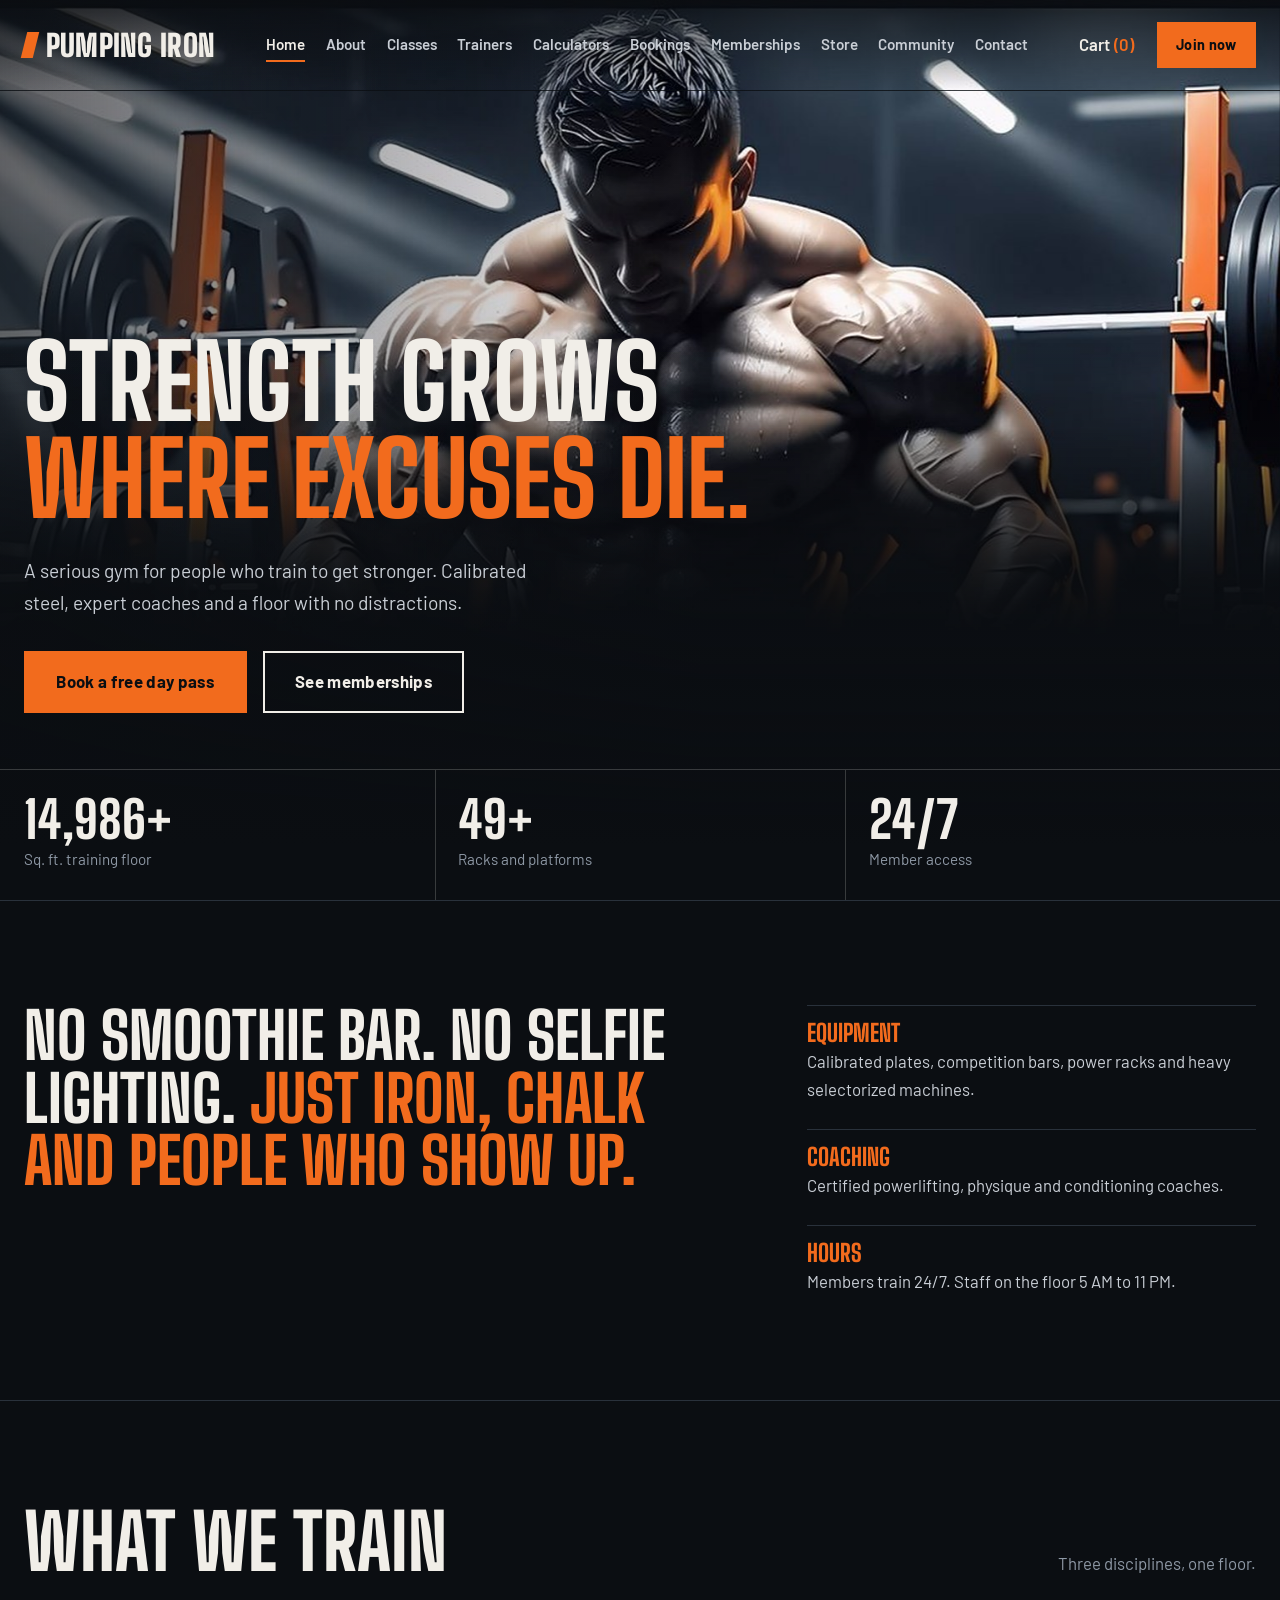
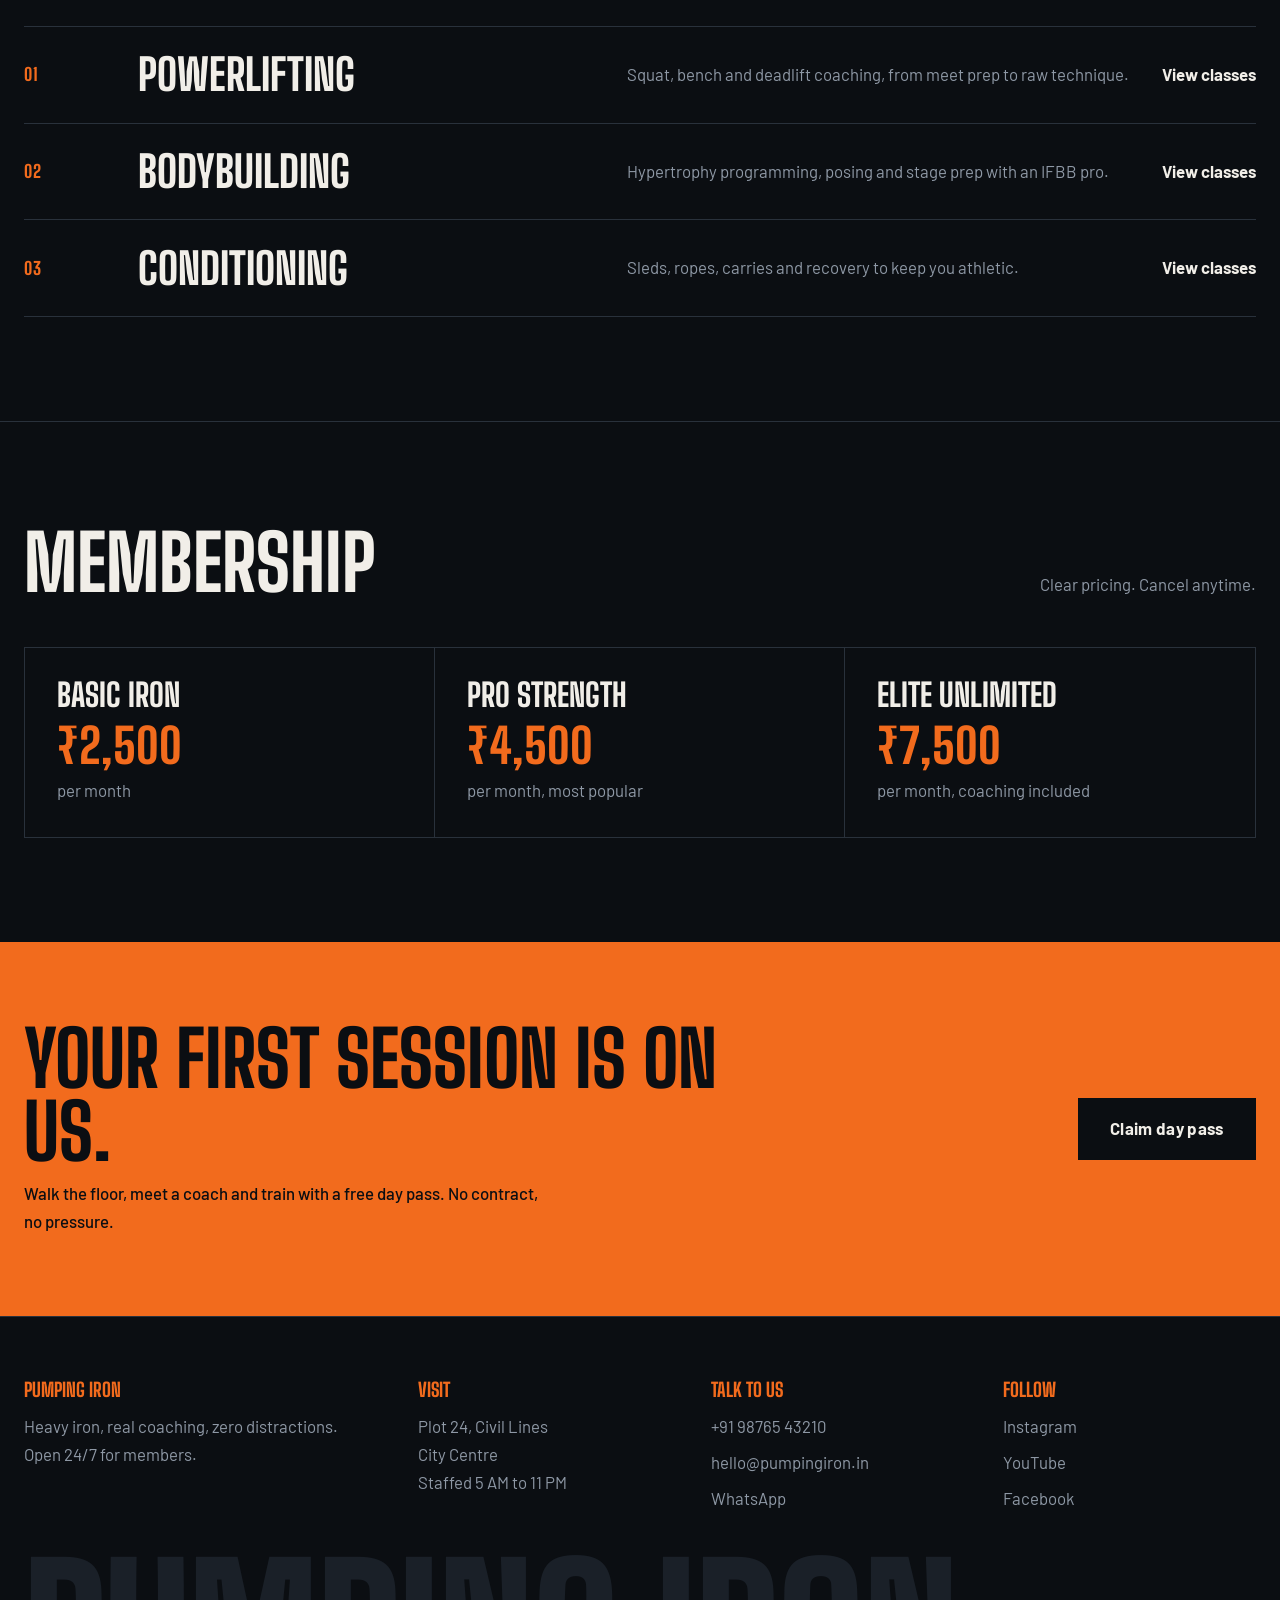
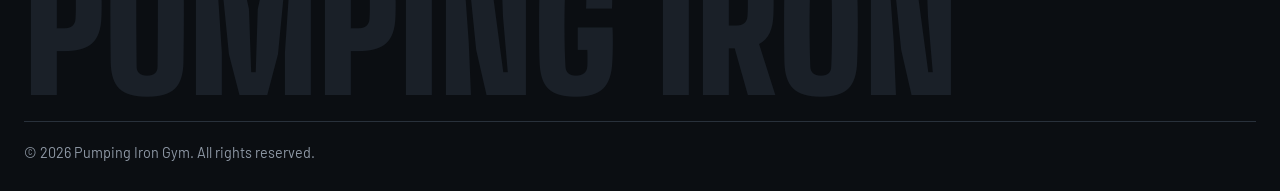
==== commit 1154b1e4: "Add files via upload" ====
--- a/index.html
+++ b/index.html
@@ -1,51 +1,51 @@
-<!DOCTYPE html>
-<html lang="en">
-<head>
-<meta charset="UTF-8">
-<meta name="viewport" content="width=device-width, initial-scale=1.0">
-<title>Strength Grows Where Excuses Die | Pumping Iron Gym</title>
-<meta name="description" content="Pumping Iron: heavy iron, real coaching and 24/7 access for serious lifters.">
-<meta name="theme-color" content="#0B0E12">
-<link rel="icon" href="data:image/svg+xml,%3Csvg xmlns='http://www.w3.org/2000/svg' viewBox='0 0 32 32'%3E%3Crect width='32' height='32' fill='%230B0E12'/%3E%3Cpath d='M11 5h9l-4 22H7z' fill='%23F26B1D'/%3E%3C/svg%3E">
-<link rel="preconnect" href="https://fonts.googleapis.com"><link rel="preconnect" href="https://fonts.gstatic.com" crossorigin>
-<link href="https://fonts.googleapis.com/css2?family=Big+Shoulders+Display:wght@600;800;900&family=Barlow:wght@400;500;600;700&display=swap" rel="stylesheet">
-<link rel="stylesheet" href="style.css">
-</head>
-<body>
-<a class="skip" href="#main">Skip to content</a>
-<header class="hd"><div class="container">
-<a href="index.html" class="logo" aria-label="Pumping Iron home">Pumping Iron</a>
-<nav class="dn" aria-label="Main"><a href="index.html" aria-current="page">Home</a><a href="about.html">About</a><a href="classes.html">Classes</a><a href="trainers.html">Trainers</a><a href="calculators.html">Calculators</a><a href="bookings.html">Bookings</a><a href="memberships.html">Memberships</a><a href="store.html">Store</a><a href="community.html">Community</a><a href="contact.html">Contact</a></nav>
-<div class="ha"><button class="cartb" aria-label="Open cart">Cart<span class="cn">0</span></button><a class="btn p sm" href="memberships.html">Join now</a>
-<button class="mt" aria-label="Open menu" aria-expanded="false">Menu</button></div>
-</div></header>
-<nav class="mn" aria-label="Mobile"><a href="index.html" aria-current="page">Home</a><a href="about.html">About</a><a href="classes.html">Classes</a><a href="trainers.html">Trainers</a><a href="calculators.html">Calculators</a><a href="bookings.html">Bookings</a><a href="memberships.html">Memberships</a><a href="store.html">Store</a><a href="community.html">Community</a><a href="contact.html">Contact</a></nav>
-<main id="main">
-
-<section class="hero"><div class="container hc">
-<h1><span class="ln" style="--d:0"><span>Strength grows</span></span><span class="ln o" style="--d:1"><span>where excuses die.</span></span></h1>
-<p class="lead">A serious gym for people who train to get stronger. Calibrated steel, expert coaches and a floor with no distractions.</p>
-<div class="hb"><a class="btn p" href="bookings.html">Book a free day pass</a><a class="btn" href="memberships.html">See memberships</a></div>
-</div>
-<div class="hs"><div class="container"><div><b data-count="15000" data-suf="+">0</b><span>Sq. ft. training floor</span></div><div><b data-count="50" data-suf="+">0</b><span>Racks and platforms</span></div><div><b>24/7</b><span>Member access</span></div></div></div>
-</section>
-<section class="sec"><div class="container"><div class="stm"><h2 class="rv">No smoothie bar. No selfie lighting. <em>Just iron, chalk and people who show up.</em></h2>
-<div class="facts rv" style="--d:1"><div><h4>Equipment</h4><p>Calibrated plates, competition bars, power racks and heavy selectorized machines.</p></div><div><h4>Coaching</h4><p>Certified powerlifting, physique and conditioning coaches.</p></div><div><h4>Hours</h4><p>Members train 24/7. Staff on the floor 5 AM to 11 PM.</p></div></div></div></div></section>
-<section class="sec"><div class="container"><div class="sh rv"><h2>What we train</h2><p>Three disciplines, one floor.</p></div><div><a class="row rv" href="classes.html" style="--d:0"><span class="n">01</span><h3>Powerlifting</h3><p>Squat, bench and deadlift coaching, from meet prep to raw technique.</p><span class="go">View classes</span></a><a class="row rv" href="classes.html" style="--d:1"><span class="n">02</span><h3>Bodybuilding</h3><p>Hypertrophy programming, posing and stage prep with an IFBB pro.</p><span class="go">View classes</span></a><a class="row rv" href="classes.html" style="--d:2"><span class="n">03</span><h3>Conditioning</h3><p>Sleds, ropes, carries and recovery to keep you athletic.</p><span class="go">View classes</span></a></div></div></section>
-<section class="sec"><div class="container"><div class="sh rv"><h2>Membership</h2><p>Clear pricing. Cancel anytime.</p></div><div class="pv rv"><a href="memberships.html"><h3>Basic Iron</h3><b>&#8377;2,500</b><span>per month</span></a><a href="memberships.html"><h3>Pro Strength</h3><b>&#8377;4,500</b><span>per month, most popular</span></a><a href="memberships.html"><h3>Elite Unlimited</h3><b>&#8377;7,500</b><span>per month, coaching included</span></a></div></div></section>
-<section class="cta"><div class="container"><div><h2>Your first session is on us.</h2><p>Walk the floor, meet a coach and train with a free day pass. No contract, no pressure.</p></div><a class="btn" href="bookings.html">Claim day pass</a></div></section>
-
-</main>
-<footer class="ft"><div class="container">
-<div class="fgrid">
-<div><h4>Pumping Iron</h4><p>Heavy iron, real coaching, zero distractions. Open 24/7 for members.</p></div>
-<div><h4>Visit</h4><p>Plot 24, Civil Lines<br>City Centre<br>Staffed 5 AM to 11 PM</p></div>
-<div><h4>Talk to us</h4><div class="fk"><a href="tel:+919876543210">+91 98765 43210</a><a href="mailto:hello@pumpingiron.in">hello@pumpingiron.in</a><a href="https://wa.me/919876543210">WhatsApp</a></div></div>
-<div><h4>Follow</h4><div class="fk"><a href="#">Instagram</a><a href="#">YouTube</a><a href="#">Facebook</a></div></div>
-</div>
-<div class="big" aria-hidden="true">Pumping Iron</div>
-<div class="fbm">&copy; 2026 Pumping Iron Gym. All rights reserved.</div>
-</div></footer>
-<script src="main.js"></script>
-</body>
+<!DOCTYPE html>
+<html lang="en">
+<head>
+<meta charset="UTF-8">
+<meta name="viewport" content="width=device-width, initial-scale=1.0">
+<title>Strength Grows Where Excuses Die | Pumping Iron Gym</title>
+<meta name="description" content="Pumping Iron: heavy iron, real coaching and 24/7 access for serious lifters.">
+<meta name="theme-color" content="#0B0E12">
+<link rel="icon" href="data:image/svg+xml,%3Csvg xmlns='http://www.w3.org/2000/svg' viewBox='0 0 32 32'%3E%3Crect width='32' height='32' fill='%230B0E12'/%3E%3Cpath d='M11 5h9l-4 22H7z' fill='%23F26B1D'/%3E%3C/svg%3E">
+<link rel="preconnect" href="https://fonts.googleapis.com"><link rel="preconnect" href="https://fonts.gstatic.com" crossorigin>
+<link href="https://fonts.googleapis.com/css2?family=Big+Shoulders+Display:wght@600;800;900&family=Barlow:wght@400;500;600;700&display=swap" rel="stylesheet">
+<link rel="stylesheet" href="style.css">
+</head>
+<body>
+<a class="skip" href="#main">Skip to content</a>
+<header class="hd"><div class="container">
+<a href="index.html" class="logo" aria-label="Pumping Iron home">Pumping Iron</a>
+<nav class="dn" aria-label="Main"><a href="index.html" aria-current="page">Home</a><a href="about.html">About</a><a href="classes.html">Classes</a><a href="trainers.html">Trainers</a><a href="calculators.html">Calculators</a><a href="bookings.html">Bookings</a><a href="memberships.html">Memberships</a><a href="store.html">Store</a><a href="community.html">Community</a><a href="contact.html">Contact</a></nav>
+<div class="ha"><button class="cartb" aria-label="Open cart">Cart<span class="cn">0</span></button><a class="btn p sm" href="memberships.html">Join now</a>
+<button class="mt" aria-label="Open menu" aria-expanded="false">Menu</button></div>
+</div></header>
+<nav class="mn" aria-label="Mobile"><a href="index.html" aria-current="page">Home</a><a href="about.html">About</a><a href="classes.html">Classes</a><a href="trainers.html">Trainers</a><a href="calculators.html">Calculators</a><a href="bookings.html">Bookings</a><a href="memberships.html">Memberships</a><a href="store.html">Store</a><a href="community.html">Community</a><a href="contact.html">Contact</a></nav>
+<main id="main">
+
+<section class="hero"><div class="container hc">
+<h1><span class="ln" style="--d:0"><span>Strength grows</span></span><span class="ln o" style="--d:1"><span>where excuses die.</span></span></h1>
+<p class="lead">A serious gym for people who train to get stronger. Calibrated steel, expert coaches and a floor with no distractions.</p>
+<div class="hb"><a class="btn p" href="bookings.html">Book a free day pass</a><a class="btn" href="memberships.html">See memberships</a></div>
+</div>
+<div class="hs"><div class="container"><div><b data-count="15000" data-suf="+">0</b><span>Sq. ft. training floor</span></div><div><b data-count="50" data-suf="+">0</b><span>Racks and platforms</span></div><div><b>24/7</b><span>Member access</span></div></div></div>
+</section>
+<section class="sec"><div class="container"><div class="stm"><h2 class="rv">No smoothie bar. No selfie lighting. <em>Just iron, chalk and people who show up.</em></h2>
+<div class="facts rv" style="--d:1"><div><h4>Equipment</h4><p>Calibrated plates, competition bars, power racks and heavy selectorized machines.</p></div><div><h4>Coaching</h4><p>Certified powerlifting, physique and conditioning coaches.</p></div><div><h4>Hours</h4><p>Members train 24/7. Staff on the floor 5 AM to 11 PM.</p></div></div></div></div></section>
+<section class="sec"><div class="container"><div class="sh rv"><h2>What we train</h2><p>Three disciplines, one floor.</p></div><div><a class="row rv" href="classes.html" style="--d:0"><span class="n">01</span><h3>Powerlifting</h3><p>Squat, bench and deadlift coaching, from meet prep to raw technique.</p><span class="go">View classes</span></a><a class="row rv" href="classes.html" style="--d:1"><span class="n">02</span><h3>Bodybuilding</h3><p>Hypertrophy programming, posing and stage prep with an IFBB pro.</p><span class="go">View classes</span></a><a class="row rv" href="classes.html" style="--d:2"><span class="n">03</span><h3>Conditioning</h3><p>Sleds, ropes, carries and recovery to keep you athletic.</p><span class="go">View classes</span></a></div></div></section>
+<section class="sec"><div class="container"><div class="sh rv"><h2>Membership</h2><p>Clear pricing. Cancel anytime.</p></div><div class="pv rv"><a href="memberships.html"><h3>Basic Iron</h3><b>&#8377;2,500</b><span>per month</span></a><a href="memberships.html"><h3>Pro Strength</h3><b>&#8377;4,500</b><span>per month, most popular</span></a><a href="memberships.html"><h3>Elite Unlimited</h3><b>&#8377;7,500</b><span>per month, coaching included</span></a></div></div></section>
+<section class="cta"><div class="container"><div><h2>Your first session is on us.</h2><p>Walk the floor, meet a coach and train with a free day pass. No contract, no pressure.</p></div><a class="btn" href="bookings.html">Claim day pass</a></div></section>
+
+</main>
+<footer class="ft"><div class="container">
+<div class="fgrid">
+<div><h4>Pumping Iron</h4><p>Heavy iron, real coaching, zero distractions. Open 24/7 for members.</p></div>
+<div><h4>Visit</h4><p>Plot 24, Civil Lines<br>City Centre<br>Staffed 5 AM to 11 PM</p></div>
+<div><h4>Talk to us</h4><div class="fk"><a href="tel:+919876543210">+91 98765 43210</a><a href="mailto:hello@pumpingiron.in">hello@pumpingiron.in</a><a href="https://wa.me/919876543210">WhatsApp</a></div></div>
+<div><h4>Follow</h4><div class="fk"><a href="#">Instagram</a><a href="#">YouTube</a><a href="#">Facebook</a></div></div>
+</div>
+<div class="big" aria-hidden="true">Pumping Iron</div>
+<div class="fbm">&copy; 2026 Pumping Iron Gym. All rights reserved.</div>
+</div></footer>
+<script src="main.js"></script>
+</body>
 </html>
--- a/style.css
+++ b/style.css
@@ -1,172 +1,172 @@
-/* PUMPING IRON — edit colors in :root. Hero image: hero.jpg */
-:root{--ink:#0B0E12;--ink2:#12171D;--ink3:#1A2028;--line:#29313B;--bone:#F1EEE8;--mute:#8E98A5;--or:#F26B1D;--or2:#D4570F;--fh:'Big Shoulders Display','Arial Narrow',Impact,sans-serif;--fb:'Barlow',system-ui,sans-serif;--ease:cubic-bezier(.2,.8,.2,1)}
-*{margin:0;padding:0;box-sizing:border-box}
-html{scroll-behavior:smooth}
-body{font:400 1.05rem/1.65 var(--fb);background:var(--ink);color:var(--bone);overflow-x:hidden}
-a{color:inherit;text-decoration:none}ul{list-style:none}
-button,input,select,textarea{font:inherit;color:inherit;border-radius:0}button{cursor:pointer;background:none;border:0}
-[hidden]{display:none!important}
-::selection{background:var(--or);color:var(--ink)}
-:focus-visible{outline:2px solid var(--or);outline-offset:3px}
-h1,h2,h3,h4{font-family:var(--fh);font-weight:800;text-transform:uppercase;line-height:.95}
-.container{max-width:1280px;margin:0 auto;padding:0 1.5rem}
-.skip{position:absolute;left:-999px}.skip:focus{left:1rem;top:1rem;z-index:99;background:var(--or);color:var(--ink);padding:.6rem 1rem}
-@keyframes fi{from{opacity:0;transform:translateY(12px)}to{opacity:1;transform:none}}
-.pop{animation:fi .45s var(--ease)}
-
-/* HEADER */
-.hd{position:fixed;inset:0 0 auto;z-index:50;padding:1.4rem 0;transition:background .35s,padding .35s,border-color .35s;border-bottom:1px solid transparent}
-.hd:not(.s){background:linear-gradient(180deg,rgba(11,14,18,.8),transparent)}
-.hd.s{background:rgba(11,14,18,.96);padding:.8rem 0;border-color:var(--line)}
-.hd .container{max-width:1400px;display:flex;align-items:center;justify-content:space-between;gap:1.5rem}
-.logo{font:900 1.9rem var(--fh);text-transform:uppercase;display:flex;align-items:center;gap:.6rem;white-space:nowrap;letter-spacing:.01em}
-.logo::before{content:"";width:12px;height:26px;background:var(--or);transform:skewX(-14deg)}
-.dn{display:flex;gap:1.3rem}
-.dn a{font-weight:600;font-size:.95rem;color:#C9CED5;padding:.2rem 0;border-bottom:2px solid transparent;transition:.25s}
-.dn a:hover{color:var(--bone);border-color:var(--line)}.dn a[aria-current]{color:var(--bone);border-color:var(--or)}
-.ha{display:flex;align-items:center;gap:1.4rem}
-.cartb{font-weight:600}.cartb:hover{color:var(--or)}.cn::before{content:"("}.cn::after{content:")"}.cn{color:var(--or);margin-left:.25rem}
-.cn.bump{animation:bump .4s var(--ease)}@keyframes bump{50%{transform:scale(1.5)}}
-.mt{display:none;font-weight:700;position:relative;z-index:60}
-.mn{position:fixed;inset:0;z-index:45;background:var(--ink);padding:6rem 1.5rem 2rem;display:flex;flex-direction:column;justify-content:center;gap:.2rem;opacity:0;pointer-events:none;transition:opacity .35s;counter-reset:n;overflow-y:auto}
-.mn.o{opacity:1;pointer-events:auto}
-.mn a{font:800 2.5rem/1.1 var(--fh);text-transform:uppercase;display:flex;gap:1rem;align-items:baseline;border-bottom:1px solid var(--line);padding:.35rem 0;transform:translateX(-14px);opacity:0;transition:.5s var(--ease)}
-.mn a::before{counter-increment:n;content:counter(n,decimal-leading-zero);font:600 .9rem var(--fb);color:var(--or)}
-.mn.o a{transform:none;opacity:1}.mn a[aria-current]{color:var(--or)}
-.mn a:nth-child(2){transition-delay:.04s}.mn a:nth-child(3){transition-delay:.08s}.mn a:nth-child(4){transition-delay:.12s}.mn a:nth-child(5){transition-delay:.16s}.mn a:nth-child(6){transition-delay:.2s}.mn a:nth-child(n+7){transition-delay:.24s}
-
-/* BUTTONS */
-.btn{white-space:nowrap;display:inline-flex;align-items:center;justify-content:center;padding:.95rem 1.9rem;font-weight:700;letter-spacing:.02em;border:2px solid var(--bone);position:relative;overflow:hidden;z-index:0;transition:color .3s,border-color .3s}
-.btn::before{content:"";position:absolute;inset:0;background:var(--or);transform:translateY(101%);transition:transform .35s var(--ease);z-index:-1}
-.btn:hover::before{transform:none}.btn:hover{border-color:var(--or);color:var(--ink)}
-.btn.p{background:var(--or);border-color:var(--or);color:var(--ink)}.btn.p::before{background:var(--bone)}.btn.p:hover{border-color:var(--bone)}
-.btn.sm{padding:.55rem 1.1rem;font-size:.9rem}.btn.b{display:flex;width:100%}
-
-/* HERO (home) */
-.hero{min-height:100vh;min-height:100svh;display:flex;flex-direction:column;justify-content:flex-end;position:relative;overflow:hidden;isolation:isolate;background:var(--ink)}
-.hero::before{content:"";position:absolute;inset:0;z-index:-2;background:url(hero.jpg) center top/cover no-repeat;animation:zoom 20s ease-out forwards}
-@keyframes zoom{from{transform:scale(1.12)}to{transform:scale(1)}}
-.hero::after{content:"";position:absolute;inset:0;z-index:-1;background:linear-gradient(0deg,var(--ink) 6%,rgba(11,14,18,.55) 38%,transparent 62%),linear-gradient(90deg,rgba(11,14,18,.65),transparent 55%)}
-.hero>.container{width:100%}
-.hc{padding-top:9rem}
-.hero h1{font-size:clamp(3.3rem,8vw,7.6rem);line-height:.88;margin-bottom:1.6rem}
-.ln{display:block;overflow:hidden;padding-bottom:.06em}.ln>span{display:block;transform:translateY(108%);animation:ln 1.1s var(--ease) forwards;animation-delay:calc(var(--d,0)*.14s + .25s)}
-.ln.o>span{color:var(--or)}@keyframes ln{to{transform:none}}
-.hero .lead{font-size:1.2rem;color:#C9CED5;max-width:520px;margin-bottom:2rem;opacity:0;animation:fi .9s var(--ease) .9s forwards}
-.hb{display:flex;gap:1rem;flex-wrap:wrap;opacity:0;animation:fi .9s var(--ease) 1.05s forwards}
-.hs{margin-top:3.5rem;border-top:1px solid rgba(241,238,232,.2);opacity:0;animation:fi .9s var(--ease) 1.2s forwards}
-.hs .container{display:grid;grid-template-columns:repeat(3,1fr)}
-.hs>.container>div{padding:1.5rem 1.4rem 1.7rem;border-left:1px solid rgba(241,238,232,.2)}.hs>.container>div:first-child{border:0;padding-left:0}
-.hs b{display:block;font:800 clamp(2.2rem,4vw,3.6rem) var(--fh);line-height:1}.hs span{color:var(--mute);font-size:.95rem}
-
-/* SECTIONS */
-.sec{padding:6.5rem 0;border-top:1px solid var(--line)}
-.sh{display:flex;justify-content:space-between;align-items:flex-end;gap:2rem;margin-bottom:3rem;flex-wrap:wrap}
-.sh h2{font-size:clamp(2.6rem,6vw,5.2rem)}.sh p{color:var(--mute);max-width:380px}
-.ph{padding:11rem 0 3.5rem}.ph+.sec{padding-top:3rem}
-.ph h1{font-size:clamp(3.4rem,9vw,8rem);line-height:.9;margin-bottom:1rem}.ph h1 em{font-style:normal;color:var(--or)}.ph p{color:var(--mute);font-size:1.15rem;max-width:560px}
-.rv{opacity:0;transform:translateY(18px);transition:opacity .8s var(--ease),transform .8s var(--ease);transition-delay:calc(var(--d,0)*.08s)}.rv.in{opacity:1;transform:none}
-
-/* ROW LISTS (home disciplines, classes) */
-.row{display:grid;grid-template-columns:90px 1fr 1.1fr auto;gap:1.5rem;align-items:center;padding:1.7rem 0;border-bottom:1px solid var(--line);transition:padding .35s var(--ease),background .35s}
-.row:first-child{border-top:1px solid var(--line)}
-a.row:hover,.rows .row:hover{padding-left:1rem;padding-right:1rem;background:var(--ink2)}
-.row .n{font:800 1.1rem var(--fh);color:var(--or);letter-spacing:.06em}
-.row h3{font-size:clamp(1.9rem,3.4vw,2.9rem);transition:color .3s}.row:hover h3{color:var(--or)}
-.row p{color:var(--mute)}.row small{display:block;color:var(--mute);font-size:.9rem;margin-top:.2rem}.row .mt2{color:#C9CED5;font-weight:600}
-.row .go{font-weight:700}
-.fl{display:flex;gap:1.8rem;flex-wrap:wrap;margin-bottom:2.2rem}
-.fb{padding:.4rem 0;color:var(--mute);font-weight:600;border-bottom:2px solid transparent;transition:.25s}.fb:hover{color:var(--bone)}.fb.on{color:var(--bone);border-color:var(--or)}
-
-/* STATEMENT + SPLITS */
-.stm{display:grid;grid-template-columns:1.6fr 1fr;gap:4rem;align-items:start}
-.stm h2{font-size:clamp(2.4rem,5vw,4.4rem);line-height:.98}.stm h2 em{font-style:normal;color:var(--or)}
-.facts{display:grid;gap:1.6rem}.facts div{border-top:1px solid var(--line);padding-top:1rem}.facts h4{font-size:1.5rem;color:var(--or);margin-bottom:.2rem}.facts p{color:#C9CED5}
-.ck{display:grid;gap:.7rem;margin:1.6rem 0}.ck li{padding-left:1.6rem;position:relative;color:#C9CED5}.ck li::before{content:"";position:absolute;left:0;top:.7em;width:.8rem;height:2px;background:var(--or)}
-.cta{background:var(--or);color:var(--ink);padding:5rem 0}
-.cta .container{display:flex;justify-content:space-between;align-items:center;gap:2rem;flex-wrap:wrap}
-.cta h2{font-size:clamp(2.6rem,6vw,5rem);max-width:760px}.cta p{margin-top:.8rem;font-weight:500;max-width:520px}
-.cta .btn{background:var(--ink);border-color:var(--ink);color:var(--bone)}.cta .btn::before{background:var(--bone)}.cta .btn:hover{color:var(--ink);border-color:var(--bone)}
-.pv{display:grid;grid-template-columns:repeat(3,1fr);border:1px solid var(--line)}
-.pv a{padding:2rem;border-right:1px solid var(--line);transition:background .3s}.pv a:last-child{border:0}.pv a:hover{background:var(--ink2)}
-.pv h3{font-size:2rem}.pv b{display:block;font:800 3rem var(--fh);color:var(--or);margin:.4rem 0 .2rem}.pv span{color:var(--mute)}
-
-/* TRAINERS */
-.g3{display:grid;grid-template-columns:repeat(3,1fr);gap:2rem}.g4{display:grid;grid-template-columns:repeat(4,1fr);gap:1.4rem}
-.tr .av{aspect-ratio:4/5;background:var(--ink3);display:flex;align-items:flex-end;padding:1.2rem;font:900 clamp(6rem,11vw,10rem)/.8 var(--fh);color:transparent;-webkit-text-stroke:2px var(--or);margin-bottom:1.2rem;border-bottom:4px solid var(--or);transition:background .4s}
-.tr:hover .av{background:var(--or);-webkit-text-stroke-color:var(--ink)}
-.tr h3{font-size:2.2rem}.role{color:var(--or);font-weight:700;margin:.3rem 0}.spec{color:var(--mute);margin-bottom:1.2rem}
-
-/* FORMS + CALCULATORS */
-.fg{margin-bottom:1.2rem}.fg label{display:block;margin-bottom:.4rem;font-size:.9rem;font-weight:600;color:var(--mute)}
-.fg input,.fg select,.fg textarea{width:100%;padding:.9rem 1rem;background:var(--ink2);border:1px solid var(--line);transition:border-color .25s}
-.fg input:focus,.fg select:focus,.fg textarea:focus{outline:none;border-color:var(--or)}
-.fr{display:grid;grid-template-columns:repeat(2,1fr);gap:1.2rem}
-.split{display:grid;grid-template-columns:1fr 1.4fr;gap:4rem;align-items:start}
-.split h3{font-size:2.4rem;margin-bottom:1rem}.split p{color:var(--mute);margin-bottom:1rem}
-.cw{display:grid;grid-template-columns:260px 1fr;gap:4rem}
-.cts{display:grid;align-content:start;counter-reset:c}
-.ct{text-align:left;padding:1.1rem 0;border-bottom:1px solid var(--line);font:800 1.7rem var(--fh);text-transform:uppercase;color:var(--mute);display:flex;gap:1rem;align-items:baseline;transition:.25s}
-.ct::before{counter-increment:c;content:counter(c,decimal-leading-zero);font:600 .85rem var(--fb);color:var(--or)}
-.ct:hover{color:var(--bone);padding-left:.5rem}.ct.on{color:var(--bone);border-bottom-color:var(--or)}
-.cp{display:none}.cp.on{display:block;animation:fi .45s var(--ease)}
-.cr:not(:empty){margin-top:1.6rem;padding:1.4rem 1.5rem;border-left:4px solid var(--or);background:var(--ink2);animation:fi .4s var(--ease)}
-.cr b{display:block;font:800 3rem var(--fh);color:var(--or);line-height:1}.cr small{display:block;color:var(--mute);font-size:.9rem;margin-top:.5rem}
-
-/* PLANS */
-.bt{display:flex;align-items:center;gap:1rem;margin-bottom:2rem;font-weight:600}
-.sw{position:relative;width:56px;height:28px}.sw input{opacity:0;position:absolute;inset:0;z-index:2;cursor:pointer;width:100%;height:100%}
-.sl{position:absolute;inset:0;background:var(--ink3);border:1px solid var(--line);transition:.3s}.sl::before{content:"";position:absolute;width:20px;height:20px;left:3px;top:3px;background:var(--bone);transition:.35s var(--ease)}
-.sw input:checked+.sl{background:var(--or);border-color:var(--or)}.sw input:checked+.sl::before{transform:translateX(28px);background:var(--ink)}.sw input:focus-visible+.sl{outline:2px solid var(--or);outline-offset:3px}
-.sv{background:var(--or);color:var(--ink);font-size:.8rem;font-weight:800;padding:.1rem .5rem;margin-left:.4rem}
-.plans{display:grid;grid-template-columns:repeat(3,1fr);border:1px solid var(--line)}
-.plan{padding:2.4rem 2rem;border-right:1px solid var(--line);display:flex;flex-direction:column;position:relative}.plan:last-child{border:0}
-.plan.f{background:var(--ink2);box-shadow:inset 0 4px 0 var(--or)}
-.plan .tag{color:var(--or);font-weight:700;font-size:.85rem;margin-bottom:.4rem;min-height:1.4rem}
-.plan h3{font-size:2.4rem}.pr{font:800 4.4rem var(--fh);line-height:1;margin:.8rem 0 .2rem}.pr small{font:500 1rem var(--fb);color:var(--mute)}.bn{color:var(--mute);font-size:.85rem}.plan>p{color:var(--mute);margin-top:.6rem}
-.pf{margin:1.4rem 0 2rem;display:grid;gap:.7rem}.pf li{padding:.6rem 0;border-top:1px solid var(--line);color:#C9CED5}.pf .no{color:#5F6A77;text-decoration:line-through}.plan .btn{margin-top:auto}
-
-/* STORE */
-.pc{display:flex;flex-direction:column;border:1px solid var(--line);padding:1.2rem;transition:border-color .3s,transform .4s var(--ease)}.pc:hover{border-color:var(--or);transform:translateY(-4px)}
-.pi{aspect-ratio:4/3;background:var(--ink3);margin-bottom:1rem;padding:1rem;display:flex;flex-direction:column;justify-content:space-between}
-.pi b{font:900 3.4rem/1 var(--fh);color:transparent;-webkit-text-stroke:1.5px var(--or)}.pi span{color:var(--mute);font-size:.85rem;font-weight:600}
-.pc h3{font-size:1.5rem;line-height:1}.pp{font:800 1.5rem var(--fh);color:var(--or);margin:.4rem 0}.pc p{color:var(--mute);font-size:.92rem;flex-grow:1;margin-bottom:1rem}
-
-/* COMMUNITY */
-.q{border-left:4px solid var(--or);padding-left:1.4rem}.q p{font-size:1.25rem;line-height:1.5;margin-bottom:1.2rem}.q h4{font-size:1.5rem}.q small{color:var(--mute)}
-.lb li{display:grid;grid-template-columns:70px 1fr auto;align-items:center;padding:1.2rem 0;border-bottom:1px solid var(--line);font-weight:600}.lb li:first-child{border-top:1px solid var(--line)}
-.lb em{font:800 2.2rem var(--fh);color:var(--or);font-style:normal}.lb strong{font:800 1.5rem var(--fh);text-transform:uppercase}
-
-/* FAQ + CONTACT */
-.fq{border-bottom:1px solid var(--line)}.fq:first-of-type{border-top:1px solid var(--line)}
-.fq button{width:100%;display:flex;justify-content:space-between;gap:1rem;padding:1.2rem 0;text-align:left;font-weight:600;font-size:1.05rem}
-.fq button::after{content:"+";color:var(--or);font-size:1.5rem;line-height:1}.fq.o button::after{content:"\2212"}
-.fa{display:grid;grid-template-rows:0fr;transition:grid-template-rows .4s var(--ease)}.fa>div{overflow:hidden;color:var(--mute)}.fa p{padding-bottom:1.2rem}.fq.o .fa{grid-template-rows:1fr}
-.info{display:grid;gap:1.4rem;margin-top:2rem}.info div{border-top:1px solid var(--line);padding-top:.9rem}.info h4{font-size:1.2rem;color:var(--or)}
-
-/* CART / MODAL / TOAST */
-.ov{position:fixed;inset:0;background:rgba(5,7,10,.78);z-index:70;opacity:0;pointer-events:none;transition:.3s}.ov.o{opacity:1;pointer-events:auto}
-.dr{position:fixed;top:0;right:0;width:min(420px,100%);height:100%;background:var(--ink);border-left:2px solid var(--or);z-index:80;display:flex;flex-direction:column;transform:translateX(100%);transition:transform .45s var(--ease)}.dr.o{transform:none}
-.dh{padding:1.3rem 1.5rem;border-bottom:1px solid var(--line);display:flex;justify-content:space-between;align-items:center}.dh h3{font-size:2rem}
-.x{font-size:2rem;line-height:1;width:40px;height:40px;transition:.25s}.x:hover{color:var(--or)}
-.di{flex:1;overflow-y:auto;padding:1.4rem;display:grid;gap:.8rem;align-content:start}
-.cr2{display:flex;justify-content:space-between;align-items:center;gap:1rem;padding:.9rem;background:var(--ink2);border:1px solid var(--line)}.cr2 small{color:var(--mute)}
-.qb{display:flex;gap:.4rem}.qb button{width:32px;height:32px;border:1px solid var(--line);transition:.2s}.qb button:hover{border-color:var(--or);color:var(--or)}
-.df{padding:1.4rem;border-top:1px solid var(--line);background:var(--ink2)}.cb{display:flex;gap:.6rem;margin-bottom:1rem}.cb input{flex:1;min-width:0;padding:.7rem;background:var(--ink);border:1px solid var(--line)}.cb .btn{padding:.6rem 1rem}
-.tt{display:flex;justify-content:space-between;align-items:baseline;font:800 1.7rem var(--fh);text-transform:uppercase;margin-bottom:1rem}.tt b{color:var(--or)}
-.md{position:fixed;inset:0;z-index:90;display:grid;place-items:center;padding:1rem;background:rgba(5,7,10,.82);animation:fi .3s}
-.mc{width:min(460px,100%);background:var(--ink);border:1px solid var(--line);border-top:4px solid var(--or);padding:2rem;position:relative}.mc .x{position:absolute;top:.6rem;right:.8rem}.mc h3{font-size:2.2rem;margin-bottom:.4rem}.mc p{color:var(--mute)}
-.ts{position:fixed;left:50%;bottom:1.8rem;z-index:100;transform:translate(-50%,24px);opacity:0;pointer-events:none;background:var(--bone);color:var(--ink);padding:.85rem 1.4rem;font-weight:600;border-left:4px solid var(--or);transition:.4s var(--ease);max-width:92vw}.ts.o{transform:translate(-50%,0);opacity:1}
-
-/* FOOTER */
-.ft{border-top:1px solid var(--line);padding:4rem 0 1.6rem;overflow:hidden}
-.fgrid{display:grid;grid-template-columns:1.4fr 1fr 1fr 1fr;gap:2.5rem;margin-bottom:3rem}
-.ft h4{font-size:1.2rem;color:var(--or);margin-bottom:.9rem}.ft p,.fk a{color:var(--mute)}.fk{display:grid;gap:.5rem}.fk a:hover{color:var(--bone)}
-.big{font:900 clamp(3.5rem,13.5vw,12.5rem)/.8 var(--fh);text-transform:uppercase;color:var(--ink3);white-space:nowrap;margin:0 0 1.4rem;user-select:none}
-.fbm{border-top:1px solid var(--line);padding-top:1.2rem;color:var(--mute);font-size:.9rem}
-
-/* RESPONSIVE */
-@media(max-width:1260px){.dn,.hd .btn{display:none}.mt{display:block}}
-@media(max-width:992px){.stm,.split,.cw,.fgrid{grid-template-columns:1fr;gap:2.4rem}.g3,.plans,.pv{grid-template-columns:1fr}.g4{grid-template-columns:1fr 1fr}.plan,.pv a{border-right:0;border-bottom:1px solid var(--line)}.plan:last-child,.pv a:last-child{border-bottom:0}.row{grid-template-columns:60px 1fr auto}.row .mt2{display:none}.cts{grid-auto-flow:column;overflow-x:auto;gap:1.4rem}.ct{white-space:nowrap}.sec{padding:4.5rem 0}}
-@media(max-width:640px){.row .btn{grid-column:2;justify-self:start}.hero::before{background-size:auto 66%;background-position:center top}.g4,.fr{grid-template-columns:1fr}.hero h1{font-size:clamp(3rem,15vw,5rem)}.hs b{font-size:2rem}.hs>.container>div{padding:1.1rem .8rem}.hs span{font-size:.8rem}.ph{padding-top:8rem}.row{grid-template-columns:44px 1fr}.row .go{display:none}.lb li{grid-template-columns:44px 1fr}.lb strong{grid-column:2;font-size:1.2rem}}
-@media(prefers-reduced-motion:reduce){*,*::before,*::after{animation-duration:.01ms!important;animation-delay:0s!important;transition-duration:.01ms!important}.rv,.ln>span,.hero .lead,.hb,.hs{opacity:1;transform:none}}
+/* PUMPING IRON — edit colors in :root. Hero image: hero.jpg */
+:root{--ink:#0B0E12;--ink2:#12171D;--ink3:#1A2028;--line:#29313B;--bone:#F1EEE8;--mute:#8E98A5;--or:#F26B1D;--or2:#D4570F;--fh:'Big Shoulders Display','Arial Narrow',Impact,sans-serif;--fb:'Barlow',system-ui,sans-serif;--ease:cubic-bezier(.2,.8,.2,1)}
+*{margin:0;padding:0;box-sizing:border-box}
+html{scroll-behavior:smooth}
+body{font:400 1.05rem/1.65 var(--fb);background:var(--ink);color:var(--bone);overflow-x:hidden}
+a{color:inherit;text-decoration:none}ul{list-style:none}
+button,input,select,textarea{font:inherit;color:inherit;border-radius:0}button{cursor:pointer;background:none;border:0}
+[hidden]{display:none!important}
+::selection{background:var(--or);color:var(--ink)}
+:focus-visible{outline:2px solid var(--or);outline-offset:3px}
+h1,h2,h3,h4{font-family:var(--fh);font-weight:800;text-transform:uppercase;line-height:.95}
+.container{max-width:1280px;margin:0 auto;padding:0 1.5rem}
+.skip{position:absolute;left:-999px}.skip:focus{left:1rem;top:1rem;z-index:99;background:var(--or);color:var(--ink);padding:.6rem 1rem}
+@keyframes fi{from{opacity:0;transform:translateY(12px)}to{opacity:1;transform:none}}
+.pop{animation:fi .45s var(--ease)}
+
+/* HEADER */
+.hd{position:fixed;inset:0 0 auto;z-index:50;padding:1.4rem 0;transition:background .35s,padding .35s,border-color .35s;border-bottom:1px solid transparent}
+.hd:not(.s){background:linear-gradient(180deg,rgba(11,14,18,.8),transparent)}
+.hd.s{background:rgba(11,14,18,.96);padding:.8rem 0;border-color:var(--line)}
+.hd .container{max-width:1400px;display:flex;align-items:center;justify-content:space-between;gap:1.5rem}
+.logo{font:900 1.9rem var(--fh);text-transform:uppercase;display:flex;align-items:center;gap:.6rem;white-space:nowrap;letter-spacing:.01em}
+.logo::before{content:"";width:12px;height:26px;background:var(--or);transform:skewX(-14deg)}
+.dn{display:flex;gap:1.3rem}
+.dn a{font-weight:600;font-size:.95rem;color:#C9CED5;padding:.2rem 0;border-bottom:2px solid transparent;transition:.25s}
+.dn a:hover{color:var(--bone);border-color:var(--line)}.dn a[aria-current]{color:var(--bone);border-color:var(--or)}
+.ha{display:flex;align-items:center;gap:1.4rem}
+.cartb{font-weight:600}.cartb:hover{color:var(--or)}.cn::before{content:"("}.cn::after{content:")"}.cn{color:var(--or);margin-left:.25rem}
+.cn.bump{animation:bump .4s var(--ease)}@keyframes bump{50%{transform:scale(1.5)}}
+.mt{display:none;font-weight:700;position:relative;z-index:60}
+.mn{position:fixed;inset:0;z-index:45;background:var(--ink);padding:6rem 1.5rem 2rem;display:flex;flex-direction:column;justify-content:center;gap:.2rem;opacity:0;pointer-events:none;transition:opacity .35s;counter-reset:n;overflow-y:auto}
+.mn.o{opacity:1;pointer-events:auto}
+.mn a{font:800 2.5rem/1.1 var(--fh);text-transform:uppercase;display:flex;gap:1rem;align-items:baseline;border-bottom:1px solid var(--line);padding:.35rem 0;transform:translateX(-14px);opacity:0;transition:.5s var(--ease)}
+.mn a::before{counter-increment:n;content:counter(n,decimal-leading-zero);font:600 .9rem var(--fb);color:var(--or)}
+.mn.o a{transform:none;opacity:1}.mn a[aria-current]{color:var(--or)}
+.mn a:nth-child(2){transition-delay:.04s}.mn a:nth-child(3){transition-delay:.08s}.mn a:nth-child(4){transition-delay:.12s}.mn a:nth-child(5){transition-delay:.16s}.mn a:nth-child(6){transition-delay:.2s}.mn a:nth-child(n+7){transition-delay:.24s}
+
+/* BUTTONS */
+.btn{white-space:nowrap;display:inline-flex;align-items:center;justify-content:center;padding:.95rem 1.9rem;font-weight:700;letter-spacing:.02em;border:2px solid var(--bone);position:relative;overflow:hidden;z-index:0;transition:color .3s,border-color .3s}
+.btn::before{content:"";position:absolute;inset:0;background:var(--or);transform:translateY(101%);transition:transform .35s var(--ease);z-index:-1}
+.btn:hover::before{transform:none}.btn:hover{border-color:var(--or);color:var(--ink)}
+.btn.p{background:var(--or);border-color:var(--or);color:var(--ink)}.btn.p::before{background:var(--bone)}.btn.p:hover{border-color:var(--bone)}
+.btn.sm{padding:.55rem 1.1rem;font-size:.9rem}.btn.b{display:flex;width:100%}
+
+/* HERO (home) */
+.hero{min-height:100vh;min-height:100svh;display:flex;flex-direction:column;justify-content:flex-end;position:relative;overflow:hidden;isolation:isolate;background:var(--ink)}
+.hero::before{content:"";position:absolute;inset:0;z-index:-2;background:url(hero.jpg) center top/cover no-repeat;animation:zoom 20s ease-out forwards}
+@keyframes zoom{from{transform:scale(1.12)}to{transform:scale(1)}}
+.hero::after{content:"";position:absolute;inset:0;z-index:-1;background:linear-gradient(0deg,var(--ink) 6%,rgba(11,14,18,.55) 38%,transparent 62%),linear-gradient(90deg,rgba(11,14,18,.65),transparent 55%)}
+.hero>.container{width:100%}
+.hc{padding-top:9rem}
+.hero h1{font-size:clamp(3.3rem,8vw,7.6rem);line-height:.88;margin-bottom:1.6rem}
+.ln{display:block;overflow:hidden;padding-bottom:.06em}.ln>span{display:block;transform:translateY(108%);animation:ln 1.1s var(--ease) forwards;animation-delay:calc(var(--d,0)*.14s + .25s)}
+.ln.o>span{color:var(--or)}@keyframes ln{to{transform:none}}
+.hero .lead{font-size:1.2rem;color:#C9CED5;max-width:520px;margin-bottom:2rem;opacity:0;animation:fi .9s var(--ease) .9s forwards}
+.hb{display:flex;gap:1rem;flex-wrap:wrap;opacity:0;animation:fi .9s var(--ease) 1.05s forwards}
+.hs{margin-top:3.5rem;border-top:1px solid rgba(241,238,232,.2);opacity:0;animation:fi .9s var(--ease) 1.2s forwards}
+.hs .container{display:grid;grid-template-columns:repeat(3,1fr)}
+.hs>.container>div{padding:1.5rem 1.4rem 1.7rem;border-left:1px solid rgba(241,238,232,.2)}.hs>.container>div:first-child{border:0;padding-left:0}
+.hs b{display:block;font:800 clamp(2.2rem,4vw,3.6rem) var(--fh);line-height:1}.hs span{color:var(--mute);font-size:.95rem}
+
+/* SECTIONS */
+.sec{padding:6.5rem 0;border-top:1px solid var(--line)}
+.sh{display:flex;justify-content:space-between;align-items:flex-end;gap:2rem;margin-bottom:3rem;flex-wrap:wrap}
+.sh h2{font-size:clamp(2.6rem,6vw,5.2rem)}.sh p{color:var(--mute);max-width:380px}
+.ph{padding:11rem 0 3.5rem}.ph+.sec{padding-top:3rem}
+.ph h1{font-size:clamp(3.4rem,9vw,8rem);line-height:.9;margin-bottom:1rem}.ph h1 em{font-style:normal;color:var(--or)}.ph p{color:var(--mute);font-size:1.15rem;max-width:560px}
+.rv{opacity:0;transform:translateY(18px);transition:opacity .8s var(--ease),transform .8s var(--ease);transition-delay:calc(var(--d,0)*.08s)}.rv.in{opacity:1;transform:none}
+
+/* ROW LISTS (home disciplines, classes) */
+.row{display:grid;grid-template-columns:90px 1fr 1.1fr auto;gap:1.5rem;align-items:center;padding:1.7rem 0;border-bottom:1px solid var(--line);transition:padding .35s var(--ease),background .35s}
+.row:first-child{border-top:1px solid var(--line)}
+a.row:hover,.rows .row:hover{padding-left:1rem;padding-right:1rem;background:var(--ink2)}
+.row .n{font:800 1.1rem var(--fh);color:var(--or);letter-spacing:.06em}
+.row h3{font-size:clamp(1.9rem,3.4vw,2.9rem);transition:color .3s}.row:hover h3{color:var(--or)}
+.row p{color:var(--mute)}.row small{display:block;color:var(--mute);font-size:.9rem;margin-top:.2rem}.row .mt2{color:#C9CED5;font-weight:600}
+.row .go{font-weight:700}
+.fl{display:flex;gap:1.8rem;flex-wrap:wrap;margin-bottom:2.2rem}
+.fb{padding:.4rem 0;color:var(--mute);font-weight:600;border-bottom:2px solid transparent;transition:.25s}.fb:hover{color:var(--bone)}.fb.on{color:var(--bone);border-color:var(--or)}
+
+/* STATEMENT + SPLITS */
+.stm{display:grid;grid-template-columns:1.6fr 1fr;gap:4rem;align-items:start}
+.stm h2{font-size:clamp(2.4rem,5vw,4.4rem);line-height:.98}.stm h2 em{font-style:normal;color:var(--or)}
+.facts{display:grid;gap:1.6rem}.facts div{border-top:1px solid var(--line);padding-top:1rem}.facts h4{font-size:1.5rem;color:var(--or);margin-bottom:.2rem}.facts p{color:#C9CED5}
+.ck{display:grid;gap:.7rem;margin:1.6rem 0}.ck li{padding-left:1.6rem;position:relative;color:#C9CED5}.ck li::before{content:"";position:absolute;left:0;top:.7em;width:.8rem;height:2px;background:var(--or)}
+.cta{background:var(--or);color:var(--ink);padding:5rem 0}
+.cta .container{display:flex;justify-content:space-between;align-items:center;gap:2rem;flex-wrap:wrap}
+.cta h2{font-size:clamp(2.6rem,6vw,5rem);max-width:760px}.cta p{margin-top:.8rem;font-weight:500;max-width:520px}
+.cta .btn{background:var(--ink);border-color:var(--ink);color:var(--bone)}.cta .btn::before{background:var(--bone)}.cta .btn:hover{color:var(--ink);border-color:var(--bone)}
+.pv{display:grid;grid-template-columns:repeat(3,1fr);border:1px solid var(--line)}
+.pv a{padding:2rem;border-right:1px solid var(--line);transition:background .3s}.pv a:last-child{border:0}.pv a:hover{background:var(--ink2)}
+.pv h3{font-size:2rem}.pv b{display:block;font:800 3rem var(--fh);color:var(--or);margin:.4rem 0 .2rem}.pv span{color:var(--mute)}
+
+/* TRAINERS */
+.g3{display:grid;grid-template-columns:repeat(3,1fr);gap:2rem}.g4{display:grid;grid-template-columns:repeat(4,1fr);gap:1.4rem}
+.tr .av{aspect-ratio:4/5;background:var(--ink3);display:flex;align-items:flex-end;padding:1.2rem;font:900 clamp(6rem,11vw,10rem)/.8 var(--fh);color:transparent;-webkit-text-stroke:2px var(--or);margin-bottom:1.2rem;border-bottom:4px solid var(--or);transition:background .4s}
+.tr:hover .av{background:var(--or);-webkit-text-stroke-color:var(--ink)}
+.tr h3{font-size:2.2rem}.role{color:var(--or);font-weight:700;margin:.3rem 0}.spec{color:var(--mute);margin-bottom:1.2rem}
+
+/* FORMS + CALCULATORS */
+.fg{margin-bottom:1.2rem}.fg label{display:block;margin-bottom:.4rem;font-size:.9rem;font-weight:600;color:var(--mute)}
+.fg input,.fg select,.fg textarea{width:100%;padding:.9rem 1rem;background:var(--ink2);border:1px solid var(--line);transition:border-color .25s}
+.fg input:focus,.fg select:focus,.fg textarea:focus{outline:none;border-color:var(--or)}
+.fr{display:grid;grid-template-columns:repeat(2,1fr);gap:1.2rem}
+.split{display:grid;grid-template-columns:1fr 1.4fr;gap:4rem;align-items:start}
+.split h3{font-size:2.4rem;margin-bottom:1rem}.split p{color:var(--mute);margin-bottom:1rem}
+.cw{display:grid;grid-template-columns:260px 1fr;gap:4rem}
+.cts{display:grid;align-content:start;counter-reset:c}
+.ct{text-align:left;padding:1.1rem 0;border-bottom:1px solid var(--line);font:800 1.7rem var(--fh);text-transform:uppercase;color:var(--mute);display:flex;gap:1rem;align-items:baseline;transition:.25s}
+.ct::before{counter-increment:c;content:counter(c,decimal-leading-zero);font:600 .85rem var(--fb);color:var(--or)}
+.ct:hover{color:var(--bone);padding-left:.5rem}.ct.on{color:var(--bone);border-bottom-color:var(--or)}
+.cp{display:none}.cp.on{display:block;animation:fi .45s var(--ease)}
+.cr:not(:empty){margin-top:1.6rem;padding:1.4rem 1.5rem;border-left:4px solid var(--or);background:var(--ink2);animation:fi .4s var(--ease)}
+.cr b{display:block;font:800 3rem var(--fh);color:var(--or);line-height:1}.cr small{display:block;color:var(--mute);font-size:.9rem;margin-top:.5rem}
+
+/* PLANS */
+.bt{display:flex;align-items:center;gap:1rem;margin-bottom:2rem;font-weight:600}
+.sw{position:relative;width:56px;height:28px}.sw input{opacity:0;position:absolute;inset:0;z-index:2;cursor:pointer;width:100%;height:100%}
+.sl{position:absolute;inset:0;background:var(--ink3);border:1px solid var(--line);transition:.3s}.sl::before{content:"";position:absolute;width:20px;height:20px;left:3px;top:3px;background:var(--bone);transition:.35s var(--ease)}
+.sw input:checked+.sl{background:var(--or);border-color:var(--or)}.sw input:checked+.sl::before{transform:translateX(28px);background:var(--ink)}.sw input:focus-visible+.sl{outline:2px solid var(--or);outline-offset:3px}
+.sv{background:var(--or);color:var(--ink);font-size:.8rem;font-weight:800;padding:.1rem .5rem;margin-left:.4rem}
+.plans{display:grid;grid-template-columns:repeat(3,1fr);border:1px solid var(--line)}
+.plan{padding:2.4rem 2rem;border-right:1px solid var(--line);display:flex;flex-direction:column;position:relative}.plan:last-child{border:0}
+.plan.f{background:var(--ink2);box-shadow:inset 0 4px 0 var(--or)}
+.plan .tag{color:var(--or);font-weight:700;font-size:.85rem;margin-bottom:.4rem;min-height:1.4rem}
+.plan h3{font-size:2.4rem}.pr{font:800 4.4rem var(--fh);line-height:1;margin:.8rem 0 .2rem}.pr small{font:500 1rem var(--fb);color:var(--mute)}.bn{color:var(--mute);font-size:.85rem}.plan>p{color:var(--mute);margin-top:.6rem}
+.pf{margin:1.4rem 0 2rem;display:grid;gap:.7rem}.pf li{padding:.6rem 0;border-top:1px solid var(--line);color:#C9CED5}.pf .no{color:#5F6A77;text-decoration:line-through}.plan .btn{margin-top:auto}
+
+/* STORE */
+.pc{display:flex;flex-direction:column;border:1px solid var(--line);padding:1.2rem;transition:border-color .3s,transform .4s var(--ease)}.pc:hover{border-color:var(--or);transform:translateY(-4px)}
+.pi{aspect-ratio:4/3;background:var(--ink3);margin-bottom:1rem;padding:1rem;display:flex;flex-direction:column;justify-content:space-between}
+.pi b{font:900 3.4rem/1 var(--fh);color:transparent;-webkit-text-stroke:1.5px var(--or)}.pi span{color:var(--mute);font-size:.85rem;font-weight:600}
+.pc h3{font-size:1.5rem;line-height:1}.pp{font:800 1.5rem var(--fh);color:var(--or);margin:.4rem 0}.pc p{color:var(--mute);font-size:.92rem;flex-grow:1;margin-bottom:1rem}
+
+/* COMMUNITY */
+.q{border-left:4px solid var(--or);padding-left:1.4rem}.q p{font-size:1.25rem;line-height:1.5;margin-bottom:1.2rem}.q h4{font-size:1.5rem}.q small{color:var(--mute)}
+.lb li{display:grid;grid-template-columns:70px 1fr auto;align-items:center;padding:1.2rem 0;border-bottom:1px solid var(--line);font-weight:600}.lb li:first-child{border-top:1px solid var(--line)}
+.lb em{font:800 2.2rem var(--fh);color:var(--or);font-style:normal}.lb strong{font:800 1.5rem var(--fh);text-transform:uppercase}
+
+/* FAQ + CONTACT */
+.fq{border-bottom:1px solid var(--line)}.fq:first-of-type{border-top:1px solid var(--line)}
+.fq button{width:100%;display:flex;justify-content:space-between;gap:1rem;padding:1.2rem 0;text-align:left;font-weight:600;font-size:1.05rem}
+.fq button::after{content:"+";color:var(--or);font-size:1.5rem;line-height:1}.fq.o button::after{content:"\2212"}
+.fa{display:grid;grid-template-rows:0fr;transition:grid-template-rows .4s var(--ease)}.fa>div{overflow:hidden;color:var(--mute)}.fa p{padding-bottom:1.2rem}.fq.o .fa{grid-template-rows:1fr}
+.info{display:grid;gap:1.4rem;margin-top:2rem}.info div{border-top:1px solid var(--line);padding-top:.9rem}.info h4{font-size:1.2rem;color:var(--or)}
+
+/* CART / MODAL / TOAST */
+.ov{position:fixed;inset:0;background:rgba(5,7,10,.78);z-index:70;opacity:0;pointer-events:none;transition:.3s}.ov.o{opacity:1;pointer-events:auto}
+.dr{position:fixed;top:0;right:0;width:min(420px,100%);height:100%;background:var(--ink);border-left:2px solid var(--or);z-index:80;display:flex;flex-direction:column;transform:translateX(100%);transition:transform .45s var(--ease)}.dr.o{transform:none}
+.dh{padding:1.3rem 1.5rem;border-bottom:1px solid var(--line);display:flex;justify-content:space-between;align-items:center}.dh h3{font-size:2rem}
+.x{font-size:2rem;line-height:1;width:40px;height:40px;transition:.25s}.x:hover{color:var(--or)}
+.di{flex:1;overflow-y:auto;padding:1.4rem;display:grid;gap:.8rem;align-content:start}
+.cr2{display:flex;justify-content:space-between;align-items:center;gap:1rem;padding:.9rem;background:var(--ink2);border:1px solid var(--line)}.cr2 small{color:var(--mute)}
+.qb{display:flex;gap:.4rem}.qb button{width:32px;height:32px;border:1px solid var(--line);transition:.2s}.qb button:hover{border-color:var(--or);color:var(--or)}
+.df{padding:1.4rem;border-top:1px solid var(--line);background:var(--ink2)}.cb{display:flex;gap:.6rem;margin-bottom:1rem}.cb input{flex:1;min-width:0;padding:.7rem;background:var(--ink);border:1px solid var(--line)}.cb .btn{padding:.6rem 1rem}
+.tt{display:flex;justify-content:space-between;align-items:baseline;font:800 1.7rem var(--fh);text-transform:uppercase;margin-bottom:1rem}.tt b{color:var(--or)}
+.md{position:fixed;inset:0;z-index:90;display:grid;place-items:center;padding:1rem;background:rgba(5,7,10,.82);animation:fi .3s}
+.mc{width:min(460px,100%);background:var(--ink);border:1px solid var(--line);border-top:4px solid var(--or);padding:2rem;position:relative}.mc .x{position:absolute;top:.6rem;right:.8rem}.mc h3{font-size:2.2rem;margin-bottom:.4rem}.mc p{color:var(--mute)}
+.ts{position:fixed;left:50%;bottom:1.8rem;z-index:100;transform:translate(-50%,24px);opacity:0;pointer-events:none;background:var(--bone);color:var(--ink);padding:.85rem 1.4rem;font-weight:600;border-left:4px solid var(--or);transition:.4s var(--ease);max-width:92vw}.ts.o{transform:translate(-50%,0);opacity:1}
+
+/* FOOTER */
+.ft{border-top:1px solid var(--line);padding:4rem 0 1.6rem;overflow:hidden}
+.fgrid{display:grid;grid-template-columns:1.4fr 1fr 1fr 1fr;gap:2.5rem;margin-bottom:3rem}
+.ft h4{font-size:1.2rem;color:var(--or);margin-bottom:.9rem}.ft p,.fk a{color:var(--mute)}.fk{display:grid;gap:.5rem}.fk a:hover{color:var(--bone)}
+.big{font:900 clamp(3.5rem,13.5vw,12.5rem)/.8 var(--fh);text-transform:uppercase;color:var(--ink3);white-space:nowrap;margin:0 0 1.4rem;user-select:none}
+.fbm{border-top:1px solid var(--line);padding-top:1.2rem;color:var(--mute);font-size:.9rem}
+
+/* RESPONSIVE */
+@media(max-width:1260px){.dn,.hd .btn{display:none}.mt{display:block}}
+@media(max-width:992px){.stm,.split,.cw,.fgrid{grid-template-columns:1fr;gap:2.4rem}.g3,.plans,.pv{grid-template-columns:1fr}.g4{grid-template-columns:1fr 1fr}.plan,.pv a{border-right:0;border-bottom:1px solid var(--line)}.plan:last-child,.pv a:last-child{border-bottom:0}.row{grid-template-columns:60px 1fr auto}.row .mt2{display:none}.cts{grid-auto-flow:column;overflow-x:auto;gap:1.4rem}.ct{white-space:nowrap}.sec{padding:4.5rem 0}}
+@media(max-width:640px){.row .btn{grid-column:2;justify-self:start}.hero::before{background-size:auto 66%;background-position:center top}.g4,.fr{grid-template-columns:1fr}.hero h1{font-size:clamp(3rem,15vw,5rem)}.hs b{font-size:2rem}.hs>.container>div{padding:1.1rem .8rem}.hs span{font-size:.8rem}.ph{padding-top:8rem}.row{grid-template-columns:44px 1fr}.row .go{display:none}.lb li{grid-template-columns:44px 1fr}.lb strong{grid-column:2;font-size:1.2rem}}
+@media(prefers-reduced-motion:reduce){*,*::before,*::after{animation-duration:.01ms!important;animation-delay:0s!important;transition-duration:.01ms!important}.rv,.ln>span,.hero .lead,.hb,.hs{opacity:1;transform:none}}
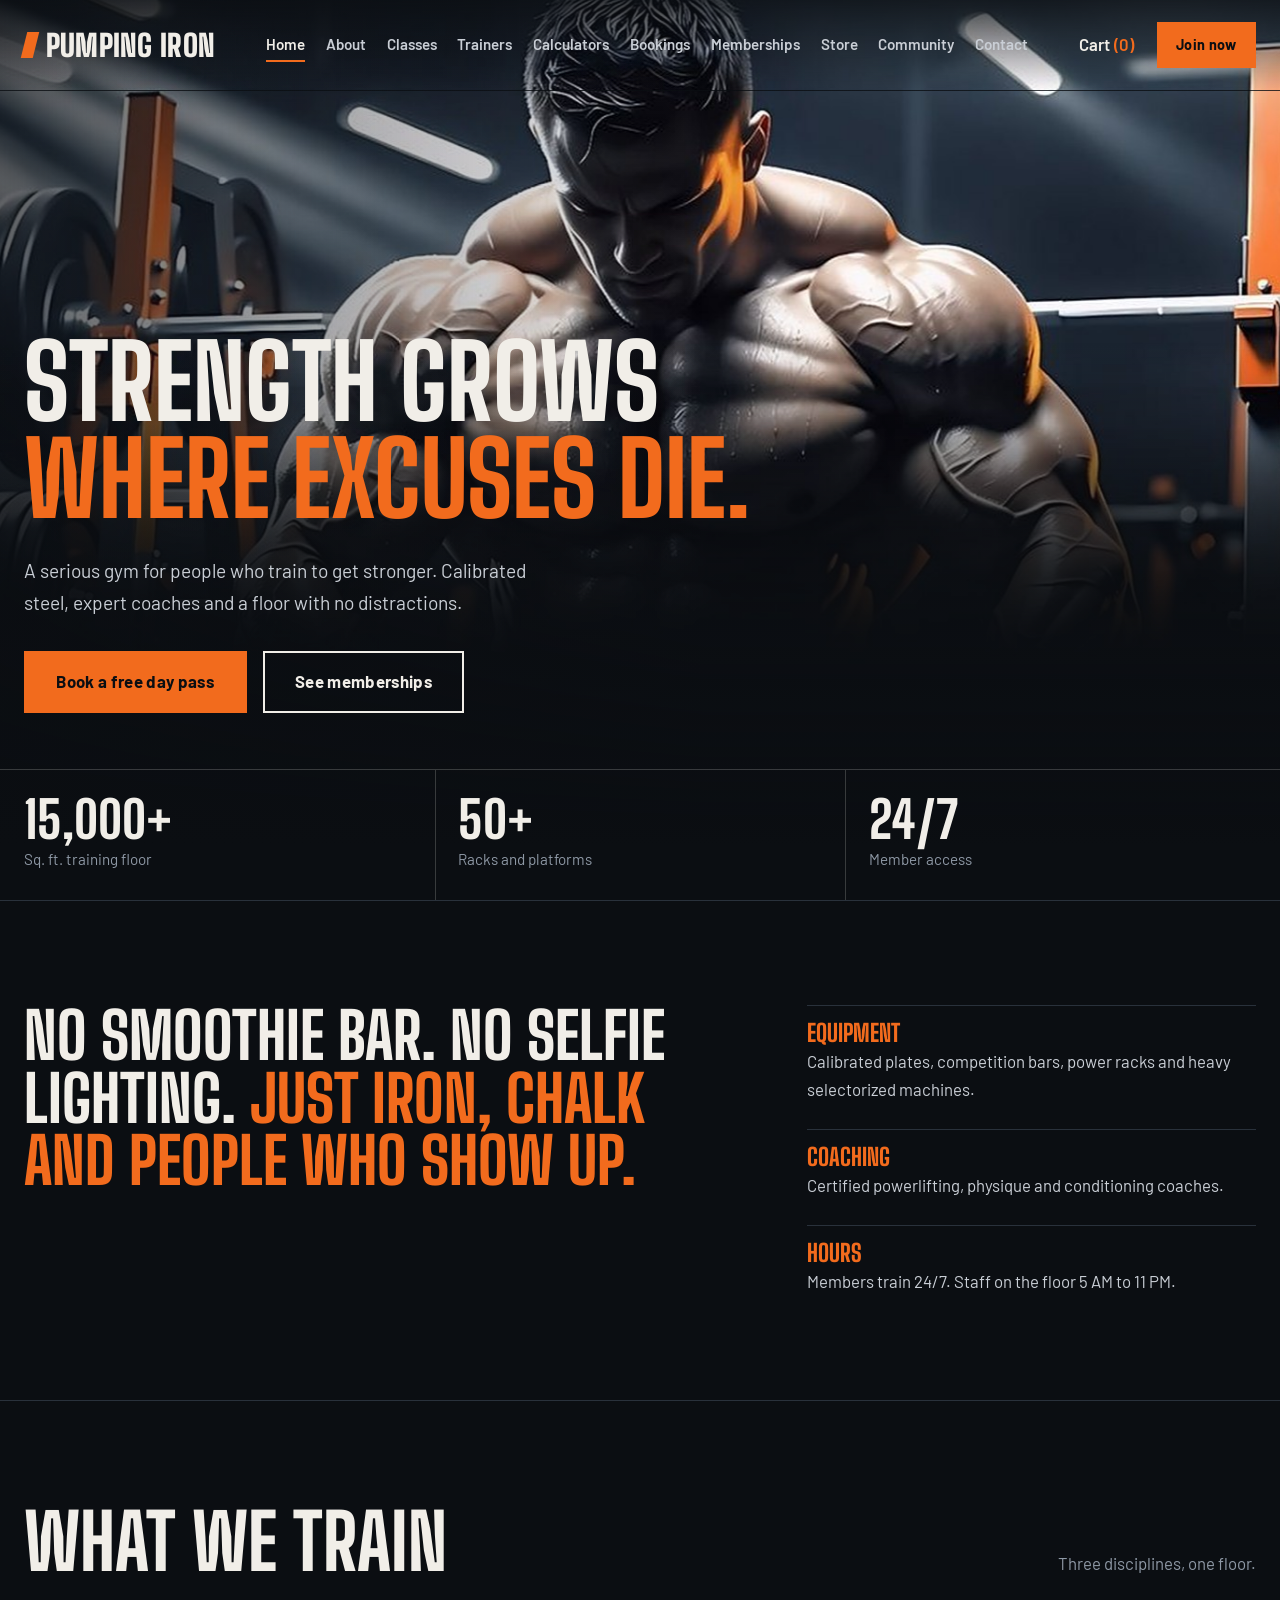
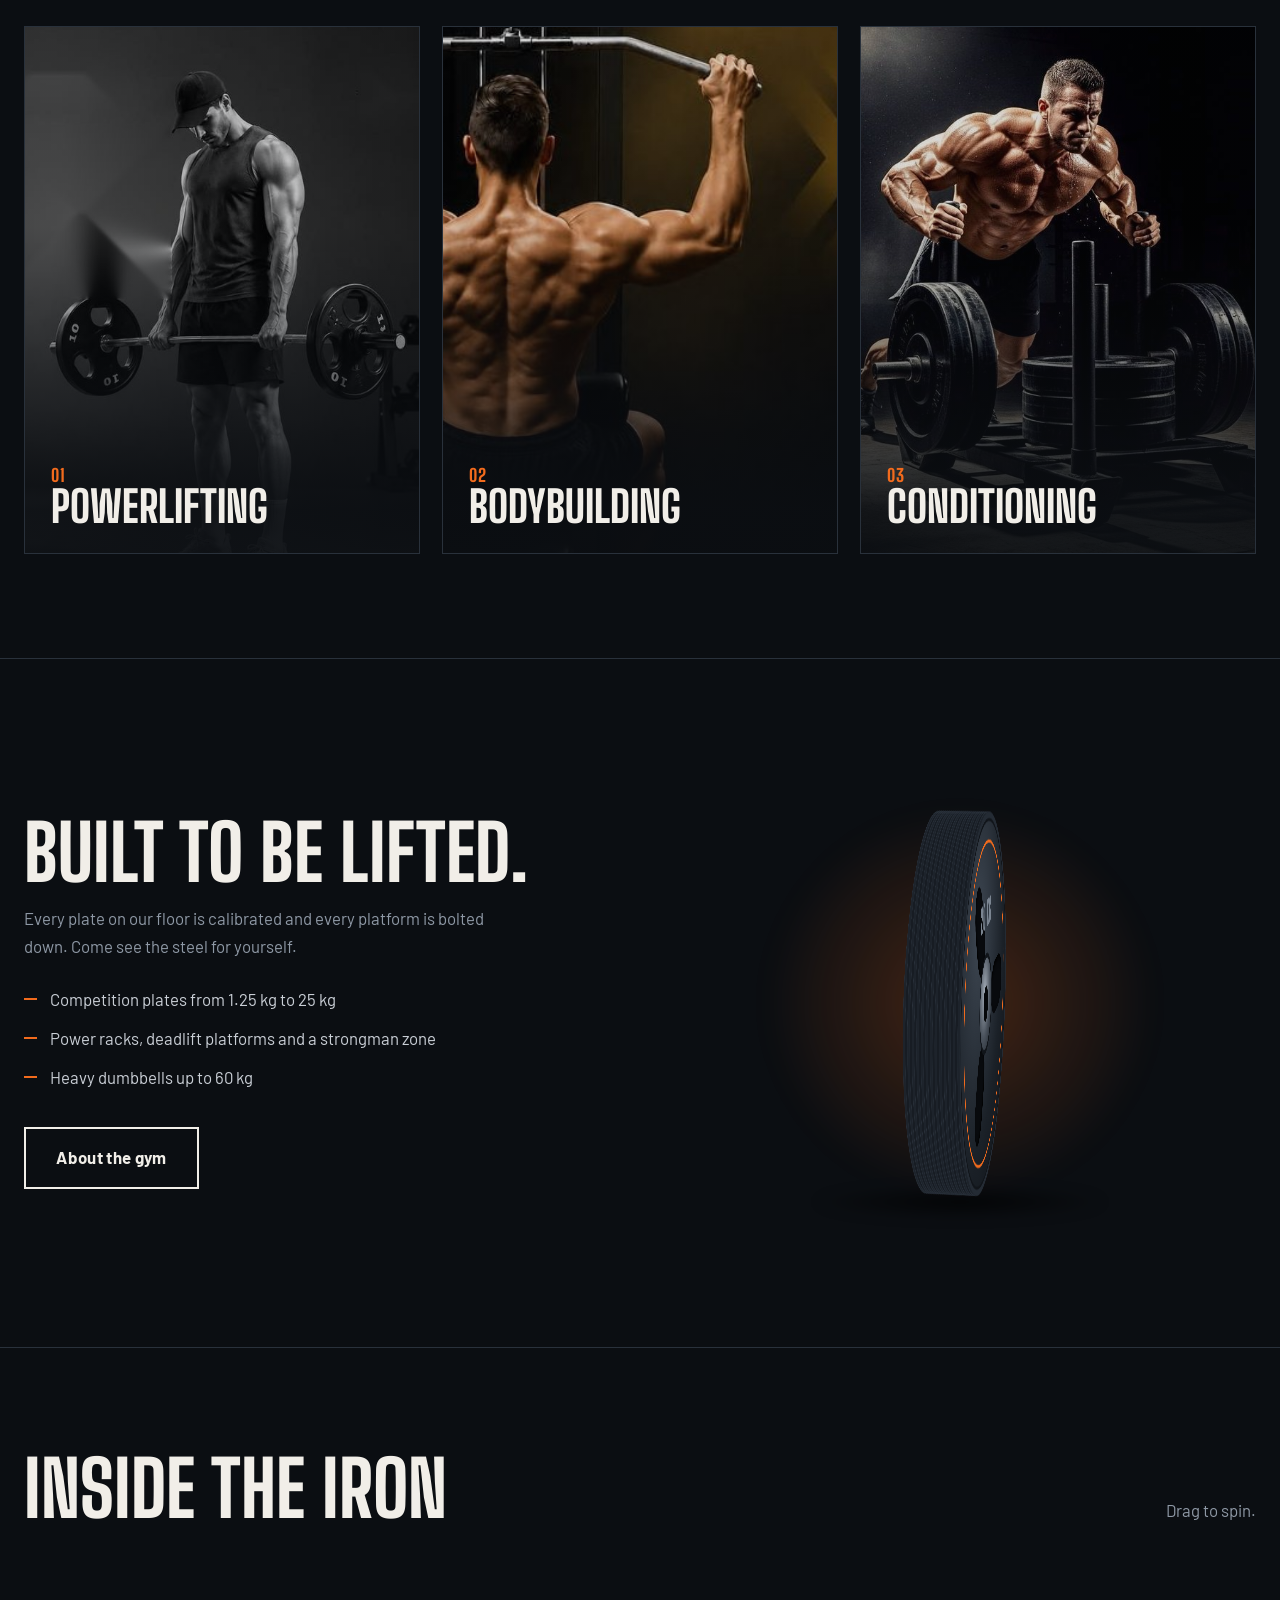
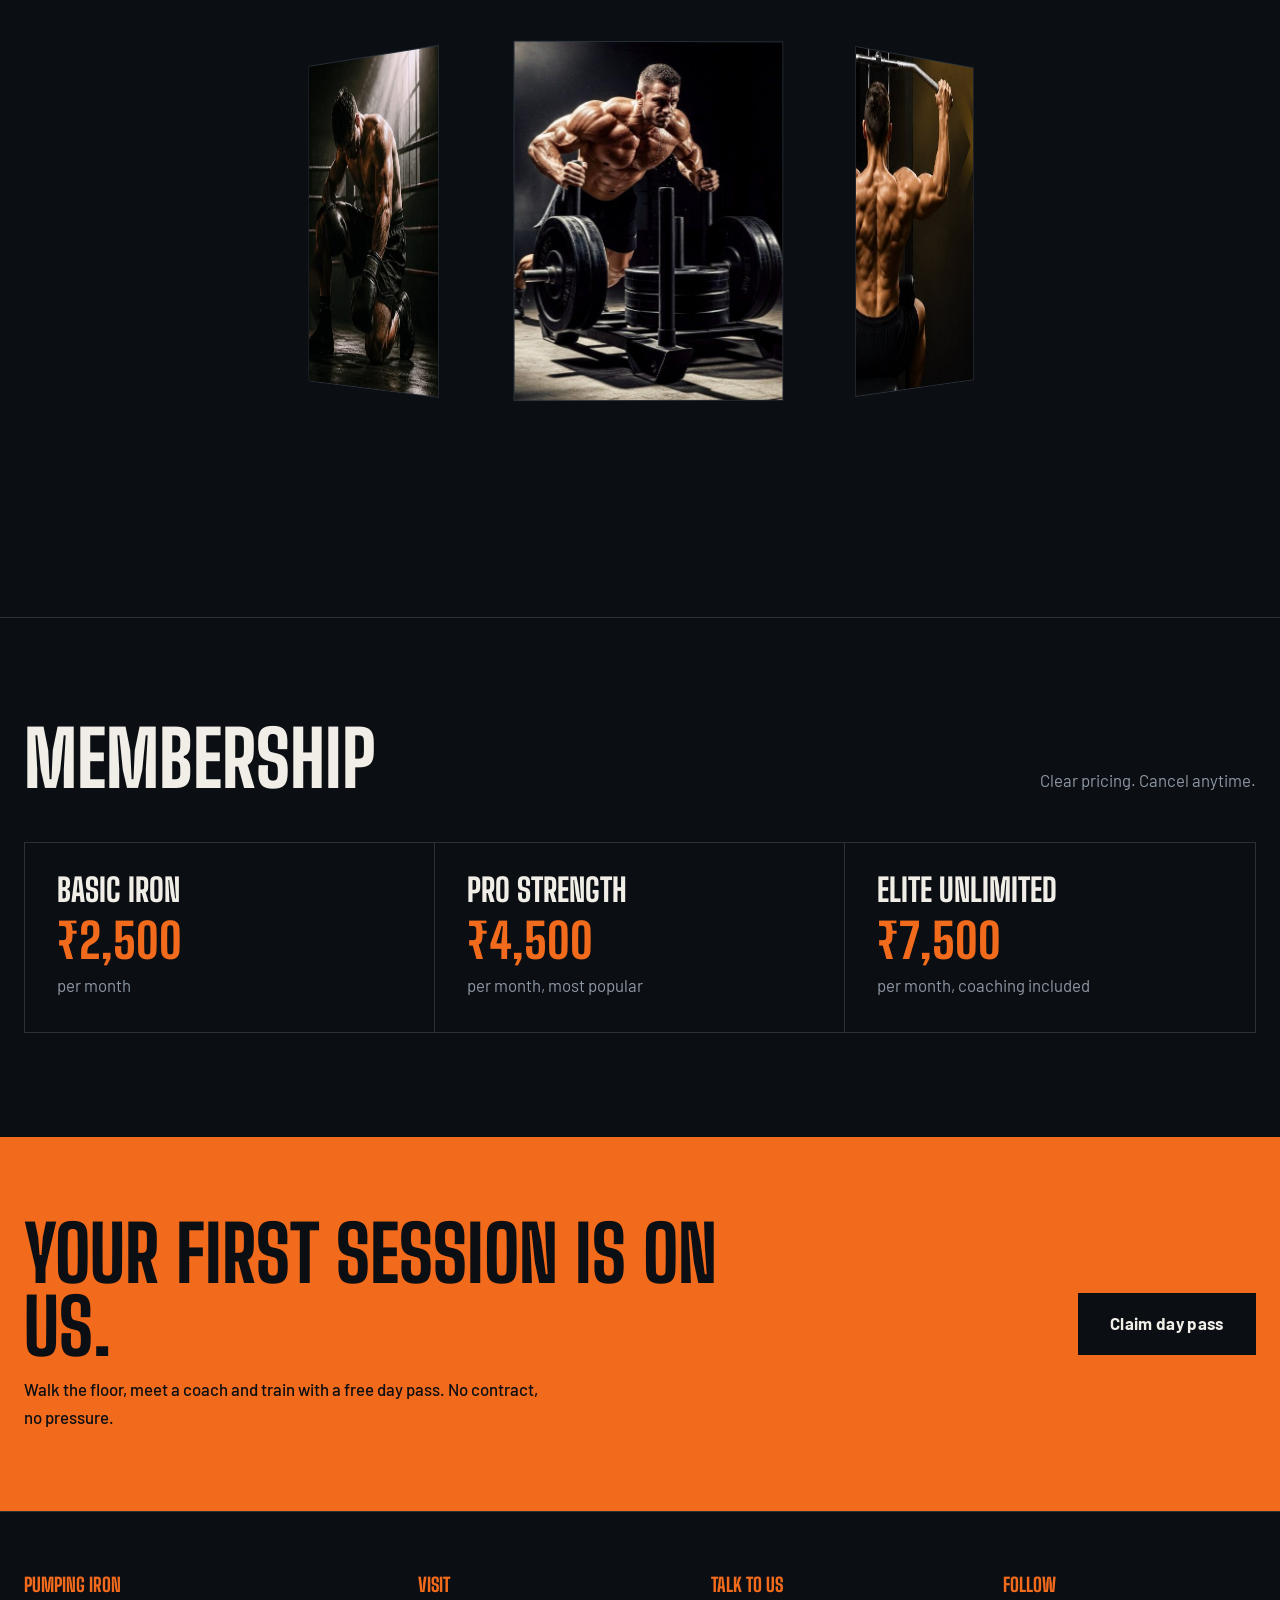
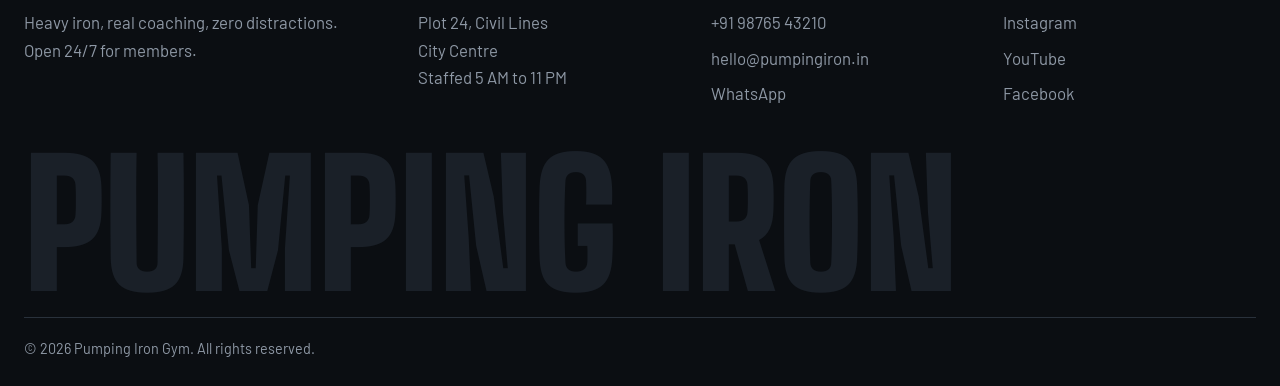
==== commit 836c683c: "Add files via upload" ====
--- a/index.html
+++ b/index.html
@@ -1,51 +1,55 @@
-<!DOCTYPE html>
-<html lang="en">
-<head>
-<meta charset="UTF-8">
-<meta name="viewport" content="width=device-width, initial-scale=1.0">
-<title>Strength Grows Where Excuses Die | Pumping Iron Gym</title>
-<meta name="description" content="Pumping Iron: heavy iron, real coaching and 24/7 access for serious lifters.">
-<meta name="theme-color" content="#0B0E12">
-<link rel="icon" href="data:image/svg+xml,%3Csvg xmlns='http://www.w3.org/2000/svg' viewBox='0 0 32 32'%3E%3Crect width='32' height='32' fill='%230B0E12'/%3E%3Cpath d='M11 5h9l-4 22H7z' fill='%23F26B1D'/%3E%3C/svg%3E">
-<link rel="preconnect" href="https://fonts.googleapis.com"><link rel="preconnect" href="https://fonts.gstatic.com" crossorigin>
-<link href="https://fonts.googleapis.com/css2?family=Big+Shoulders+Display:wght@600;800;900&family=Barlow:wght@400;500;600;700&display=swap" rel="stylesheet">
-<link rel="stylesheet" href="style.css">
-</head>
-<body>
-<a class="skip" href="#main">Skip to content</a>
-<header class="hd"><div class="container">
-<a href="index.html" class="logo" aria-label="Pumping Iron home">Pumping Iron</a>
-<nav class="dn" aria-label="Main"><a href="index.html" aria-current="page">Home</a><a href="about.html">About</a><a href="classes.html">Classes</a><a href="trainers.html">Trainers</a><a href="calculators.html">Calculators</a><a href="bookings.html">Bookings</a><a href="memberships.html">Memberships</a><a href="store.html">Store</a><a href="community.html">Community</a><a href="contact.html">Contact</a></nav>
-<div class="ha"><button class="cartb" aria-label="Open cart">Cart<span class="cn">0</span></button><a class="btn p sm" href="memberships.html">Join now</a>
-<button class="mt" aria-label="Open menu" aria-expanded="false">Menu</button></div>
-</div></header>
-<nav class="mn" aria-label="Mobile"><a href="index.html" aria-current="page">Home</a><a href="about.html">About</a><a href="classes.html">Classes</a><a href="trainers.html">Trainers</a><a href="calculators.html">Calculators</a><a href="bookings.html">Bookings</a><a href="memberships.html">Memberships</a><a href="store.html">Store</a><a href="community.html">Community</a><a href="contact.html">Contact</a></nav>
-<main id="main">
-
-<section class="hero"><div class="container hc">
-<h1><span class="ln" style="--d:0"><span>Strength grows</span></span><span class="ln o" style="--d:1"><span>where excuses die.</span></span></h1>
-<p class="lead">A serious gym for people who train to get stronger. Calibrated steel, expert coaches and a floor with no distractions.</p>
-<div class="hb"><a class="btn p" href="bookings.html">Book a free day pass</a><a class="btn" href="memberships.html">See memberships</a></div>
-</div>
-<div class="hs"><div class="container"><div><b data-count="15000" data-suf="+">0</b><span>Sq. ft. training floor</span></div><div><b data-count="50" data-suf="+">0</b><span>Racks and platforms</span></div><div><b>24/7</b><span>Member access</span></div></div></div>
-</section>
-<section class="sec"><div class="container"><div class="stm"><h2 class="rv">No smoothie bar. No selfie lighting. <em>Just iron, chalk and people who show up.</em></h2>
-<div class="facts rv" style="--d:1"><div><h4>Equipment</h4><p>Calibrated plates, competition bars, power racks and heavy selectorized machines.</p></div><div><h4>Coaching</h4><p>Certified powerlifting, physique and conditioning coaches.</p></div><div><h4>Hours</h4><p>Members train 24/7. Staff on the floor 5 AM to 11 PM.</p></div></div></div></div></section>
-<section class="sec"><div class="container"><div class="sh rv"><h2>What we train</h2><p>Three disciplines, one floor.</p></div><div><a class="row rv" href="classes.html" style="--d:0"><span class="n">01</span><h3>Powerlifting</h3><p>Squat, bench and deadlift coaching, from meet prep to raw technique.</p><span class="go">View classes</span></a><a class="row rv" href="classes.html" style="--d:1"><span class="n">02</span><h3>Bodybuilding</h3><p>Hypertrophy programming, posing and stage prep with an IFBB pro.</p><span class="go">View classes</span></a><a class="row rv" href="classes.html" style="--d:2"><span class="n">03</span><h3>Conditioning</h3><p>Sleds, ropes, carries and recovery to keep you athletic.</p><span class="go">View classes</span></a></div></div></section>
-<section class="sec"><div class="container"><div class="sh rv"><h2>Membership</h2><p>Clear pricing. Cancel anytime.</p></div><div class="pv rv"><a href="memberships.html"><h3>Basic Iron</h3><b>&#8377;2,500</b><span>per month</span></a><a href="memberships.html"><h3>Pro Strength</h3><b>&#8377;4,500</b><span>per month, most popular</span></a><a href="memberships.html"><h3>Elite Unlimited</h3><b>&#8377;7,500</b><span>per month, coaching included</span></a></div></div></section>
-<section class="cta"><div class="container"><div><h2>Your first session is on us.</h2><p>Walk the floor, meet a coach and train with a free day pass. No contract, no pressure.</p></div><a class="btn" href="bookings.html">Claim day pass</a></div></section>
-
-</main>
-<footer class="ft"><div class="container">
-<div class="fgrid">
-<div><h4>Pumping Iron</h4><p>Heavy iron, real coaching, zero distractions. Open 24/7 for members.</p></div>
-<div><h4>Visit</h4><p>Plot 24, Civil Lines<br>City Centre<br>Staffed 5 AM to 11 PM</p></div>
-<div><h4>Talk to us</h4><div class="fk"><a href="tel:+919876543210">+91 98765 43210</a><a href="mailto:hello@pumpingiron.in">hello@pumpingiron.in</a><a href="https://wa.me/919876543210">WhatsApp</a></div></div>
-<div><h4>Follow</h4><div class="fk"><a href="#">Instagram</a><a href="#">YouTube</a><a href="#">Facebook</a></div></div>
-</div>
-<div class="big" aria-hidden="true">Pumping Iron</div>
-<div class="fbm">&copy; 2026 Pumping Iron Gym. All rights reserved.</div>
-</div></footer>
-<script src="main.js"></script>
-</body>
+<!DOCTYPE html>
+<html lang="en">
+<head>
+<meta charset="UTF-8">
+<meta name="viewport" content="width=device-width, initial-scale=1.0">
+<title>Strength Grows Where Excuses Die | Pumping Iron Gym</title>
+<meta name="description" content="Pumping Iron: heavy iron, real coaching and 24/7 access for serious lifters.">
+<meta name="theme-color" content="#0B0E12">
+<link rel="icon" href="data:image/svg+xml,%3Csvg xmlns='http://www.w3.org/2000/svg' viewBox='0 0 32 32'%3E%3Crect width='32' height='32' fill='%230B0E12'/%3E%3Cpath d='M11 5h9l-4 22H7z' fill='%23F26B1D'/%3E%3C/svg%3E">
+<link rel="preconnect" href="https://fonts.googleapis.com"><link rel="preconnect" href="https://fonts.gstatic.com" crossorigin>
+<link href="https://fonts.googleapis.com/css2?family=Big+Shoulders+Display:wght@600;800;900&family=Barlow:wght@400;500;600;700&display=swap" rel="stylesheet">
+<link rel="stylesheet" href="style.css">
+</head>
+<body>
+<a class="skip" href="#main">Skip to content</a>
+<header class="hd"><div class="container">
+<a href="index.html" class="logo" aria-label="Pumping Iron home">Pumping Iron</a>
+<nav class="dn" aria-label="Main"><a href="index.html" aria-current="page">Home</a><a href="about.html">About</a><a href="classes.html">Classes</a><a href="trainers.html">Trainers</a><a href="calculators.html">Calculators</a><a href="bookings.html">Bookings</a><a href="memberships.html">Memberships</a><a href="store.html">Store</a><a href="community.html">Community</a><a href="contact.html">Contact</a></nav>
+<div class="ha"><button class="cartb" aria-label="Open cart">Cart<span class="cn">0</span></button><a class="btn p sm" href="memberships.html">Join now</a>
+<button class="mt" aria-label="Open menu" aria-expanded="false">Menu</button></div>
+</div></header>
+<nav class="mn" aria-label="Mobile"><a href="index.html" aria-current="page">Home</a><a href="about.html">About</a><a href="classes.html">Classes</a><a href="trainers.html">Trainers</a><a href="calculators.html">Calculators</a><a href="bookings.html">Bookings</a><a href="memberships.html">Memberships</a><a href="store.html">Store</a><a href="community.html">Community</a><a href="contact.html">Contact</a></nav>
+<main id="main">
+
+<section class="hero"><div class="container hc">
+<h1><span class="ln" style="--d:0"><span>Strength grows</span></span><span class="ln o" style="--d:1"><span>where excuses die.</span></span></h1>
+<p class="lead">A serious gym for people who train to get stronger. Calibrated steel, expert coaches and a floor with no distractions.</p>
+<div class="hb"><a class="btn p" href="bookings.html">Book a free day pass</a><a class="btn" href="memberships.html">See memberships</a></div>
+</div>
+<div class="hs"><div class="container"><div><b data-count="15000" data-suf="+">0</b><span>Sq. ft. training floor</span></div><div><b data-count="50" data-suf="+">0</b><span>Racks and platforms</span></div><div><b>24/7</b><span>Member access</span></div></div></div>
+</section>
+<section class="sec"><div class="container"><div class="stm"><h2 class="rv">No smoothie bar. No selfie lighting. <em>Just iron, chalk and people who show up.</em></h2>
+<div class="facts rv" style="--d:1"><div><h4>Equipment</h4><p>Calibrated plates, competition bars, power racks and heavy selectorized machines.</p></div><div><h4>Coaching</h4><p>Certified powerlifting, physique and conditioning coaches.</p></div><div><h4>Hours</h4><p>Members train 24/7. Staff on the floor 5 AM to 11 PM.</p></div></div></div></div></section>
+<section class="sec"><div class="container"><div class="sh rv"><h2>What we train</h2><p>Three disciplines, one floor.</p></div><div class="discs"><a class="disc rv" data-tilt href="classes.html" style="--d:0"><img src="img-lifter.jpg" alt="Lifter holding a loaded barbell" loading="lazy"><span class="n">01</span><h3>Powerlifting</h3><p>Squat, bench and deadlift coaching, from meet prep to raw technique.</p></a><a class="disc rv" data-tilt href="classes.html" style="--d:1"><img src="img-lat.jpg" alt="Back training on a lat pulldown" loading="lazy"><span class="n">02</span><h3>Bodybuilding</h3><p>Hypertrophy programming, posing and stage prep.</p></a><a class="disc rv" data-tilt href="classes.html" style="--d:2"><img src="img-sled.jpg" alt="Athlete pushing a loaded sled" loading="lazy"><span class="n">03</span><h3>Conditioning</h3><p>Sleds, ropes, carries and recovery to stay athletic.</p></a></div></div></section>
+<section class="sec"><div class="container"><div class="irn"><div class="rv"><h2>Built to be lifted.</h2><p>Every plate on our floor is calibrated and every platform is bolted down. Come see the steel for yourself.</p><ul class="ck"><li>Competition plates from 1.25 kg to 25 kg</li><li>Power racks, deadlift platforms and a strongman zone</li><li>Heavy dumbbells up to 60 kg</li></ul><a class="btn" href="about.html">About the gym</a></div>
+<div class="stage rv" style="--d:1"><div class="plate" id="plate" aria-hidden="true"></div></div></div></div></section>
+<section class="sec gal"><div class="container"><div class="sh rv"><h2>Inside the iron</h2><p>Drag to spin.</p></div></div><div class="scene" aria-label="Gallery. Drag to rotate."><div class="ring" id="ring"><figure><img src="img-sled.jpg" alt="Sled push" draggable="false"></figure><figure><img src="img-lat.jpg" alt="Lat pulldown" draggable="false"></figure><figure><img src="img-lifter.jpg" alt="Barbell lift" draggable="false"></figure><figure><img src="img-physique.jpg" alt="Physique work" draggable="false"></figure><figure><img src="img-plate.jpg" alt="A 20 kg plate on the floor" draggable="false"></figure><figure><img src="img-squat.jpg" alt="Focus before a lift" draggable="false"></figure><figure><img src="img-boxer.jpg" alt="Rest between rounds" draggable="false"></figure></div></div></section>
+<section class="sec"><div class="container"><div class="sh rv"><h2>Membership</h2><p>Clear pricing. Cancel anytime.</p></div><div class="pv rv" data-tilt><a href="memberships.html"><h3>Basic Iron</h3><b>&#8377;2,500</b><span>per month</span></a><a href="memberships.html"><h3>Pro Strength</h3><b>&#8377;4,500</b><span>per month, most popular</span></a><a href="memberships.html"><h3>Elite Unlimited</h3><b>&#8377;7,500</b><span>per month, coaching included</span></a></div></div></section>
+<section class="cta"><div class="container"><div><h2>Your first session is on us.</h2><p>Walk the floor, meet a coach and train with a free day pass. No contract, no pressure.</p></div><a class="btn" href="bookings.html">Claim day pass</a></div></section>
+
+</main>
+<footer class="ft"><div class="container">
+<div class="fgrid">
+<div><h4>Pumping Iron</h4><p>Heavy iron, real coaching, zero distractions. Open 24/7 for members.</p></div>
+<div><h4>Visit</h4><p>Plot 24, Civil Lines<br>City Centre<br>Staffed 5 AM to 11 PM</p></div>
+<div><h4>Talk to us</h4><div class="fk"><a href="tel:+919876543210">+91 98765 43210</a><a href="mailto:hello@pumpingiron.in">hello@pumpingiron.in</a><a href="https://wa.me/919876543210">WhatsApp</a></div></div>
+<div><h4>Follow</h4><div class="fk"><a href="#">Instagram</a><a href="#">YouTube</a><a href="#">Facebook</a></div></div>
+</div>
+<div class="big" aria-hidden="true">Pumping Iron</div>
+<div class="fbm">&copy; 2026 Pumping Iron Gym. All rights reserved.</div>
+</div></footer>
+<script src="main.js"></script>
+<script src="fx.js"></script>
+</body>
 </html>
--- a/style.css
+++ b/style.css
@@ -1,172 +1,227 @@
-/* PUMPING IRON — edit colors in :root. Hero image: hero.jpg */
-:root{--ink:#0B0E12;--ink2:#12171D;--ink3:#1A2028;--line:#29313B;--bone:#F1EEE8;--mute:#8E98A5;--or:#F26B1D;--or2:#D4570F;--fh:'Big Shoulders Display','Arial Narrow',Impact,sans-serif;--fb:'Barlow',system-ui,sans-serif;--ease:cubic-bezier(.2,.8,.2,1)}
-*{margin:0;padding:0;box-sizing:border-box}
-html{scroll-behavior:smooth}
-body{font:400 1.05rem/1.65 var(--fb);background:var(--ink);color:var(--bone);overflow-x:hidden}
-a{color:inherit;text-decoration:none}ul{list-style:none}
-button,input,select,textarea{font:inherit;color:inherit;border-radius:0}button{cursor:pointer;background:none;border:0}
-[hidden]{display:none!important}
-::selection{background:var(--or);color:var(--ink)}
-:focus-visible{outline:2px solid var(--or);outline-offset:3px}
-h1,h2,h3,h4{font-family:var(--fh);font-weight:800;text-transform:uppercase;line-height:.95}
-.container{max-width:1280px;margin:0 auto;padding:0 1.5rem}
-.skip{position:absolute;left:-999px}.skip:focus{left:1rem;top:1rem;z-index:99;background:var(--or);color:var(--ink);padding:.6rem 1rem}
-@keyframes fi{from{opacity:0;transform:translateY(12px)}to{opacity:1;transform:none}}
-.pop{animation:fi .45s var(--ease)}
-
-/* HEADER */
-.hd{position:fixed;inset:0 0 auto;z-index:50;padding:1.4rem 0;transition:background .35s,padding .35s,border-color .35s;border-bottom:1px solid transparent}
-.hd:not(.s){background:linear-gradient(180deg,rgba(11,14,18,.8),transparent)}
-.hd.s{background:rgba(11,14,18,.96);padding:.8rem 0;border-color:var(--line)}
-.hd .container{max-width:1400px;display:flex;align-items:center;justify-content:space-between;gap:1.5rem}
-.logo{font:900 1.9rem var(--fh);text-transform:uppercase;display:flex;align-items:center;gap:.6rem;white-space:nowrap;letter-spacing:.01em}
-.logo::before{content:"";width:12px;height:26px;background:var(--or);transform:skewX(-14deg)}
-.dn{display:flex;gap:1.3rem}
-.dn a{font-weight:600;font-size:.95rem;color:#C9CED5;padding:.2rem 0;border-bottom:2px solid transparent;transition:.25s}
-.dn a:hover{color:var(--bone);border-color:var(--line)}.dn a[aria-current]{color:var(--bone);border-color:var(--or)}
-.ha{display:flex;align-items:center;gap:1.4rem}
-.cartb{font-weight:600}.cartb:hover{color:var(--or)}.cn::before{content:"("}.cn::after{content:")"}.cn{color:var(--or);margin-left:.25rem}
-.cn.bump{animation:bump .4s var(--ease)}@keyframes bump{50%{transform:scale(1.5)}}
-.mt{display:none;font-weight:700;position:relative;z-index:60}
-.mn{position:fixed;inset:0;z-index:45;background:var(--ink);padding:6rem 1.5rem 2rem;display:flex;flex-direction:column;justify-content:center;gap:.2rem;opacity:0;pointer-events:none;transition:opacity .35s;counter-reset:n;overflow-y:auto}
-.mn.o{opacity:1;pointer-events:auto}
-.mn a{font:800 2.5rem/1.1 var(--fh);text-transform:uppercase;display:flex;gap:1rem;align-items:baseline;border-bottom:1px solid var(--line);padding:.35rem 0;transform:translateX(-14px);opacity:0;transition:.5s var(--ease)}
-.mn a::before{counter-increment:n;content:counter(n,decimal-leading-zero);font:600 .9rem var(--fb);color:var(--or)}
-.mn.o a{transform:none;opacity:1}.mn a[aria-current]{color:var(--or)}
-.mn a:nth-child(2){transition-delay:.04s}.mn a:nth-child(3){transition-delay:.08s}.mn a:nth-child(4){transition-delay:.12s}.mn a:nth-child(5){transition-delay:.16s}.mn a:nth-child(6){transition-delay:.2s}.mn a:nth-child(n+7){transition-delay:.24s}
-
-/* BUTTONS */
-.btn{white-space:nowrap;display:inline-flex;align-items:center;justify-content:center;padding:.95rem 1.9rem;font-weight:700;letter-spacing:.02em;border:2px solid var(--bone);position:relative;overflow:hidden;z-index:0;transition:color .3s,border-color .3s}
-.btn::before{content:"";position:absolute;inset:0;background:var(--or);transform:translateY(101%);transition:transform .35s var(--ease);z-index:-1}
-.btn:hover::before{transform:none}.btn:hover{border-color:var(--or);color:var(--ink)}
-.btn.p{background:var(--or);border-color:var(--or);color:var(--ink)}.btn.p::before{background:var(--bone)}.btn.p:hover{border-color:var(--bone)}
-.btn.sm{padding:.55rem 1.1rem;font-size:.9rem}.btn.b{display:flex;width:100%}
-
-/* HERO (home) */
-.hero{min-height:100vh;min-height:100svh;display:flex;flex-direction:column;justify-content:flex-end;position:relative;overflow:hidden;isolation:isolate;background:var(--ink)}
-.hero::before{content:"";position:absolute;inset:0;z-index:-2;background:url(hero.jpg) center top/cover no-repeat;animation:zoom 20s ease-out forwards}
-@keyframes zoom{from{transform:scale(1.12)}to{transform:scale(1)}}
-.hero::after{content:"";position:absolute;inset:0;z-index:-1;background:linear-gradient(0deg,var(--ink) 6%,rgba(11,14,18,.55) 38%,transparent 62%),linear-gradient(90deg,rgba(11,14,18,.65),transparent 55%)}
-.hero>.container{width:100%}
-.hc{padding-top:9rem}
-.hero h1{font-size:clamp(3.3rem,8vw,7.6rem);line-height:.88;margin-bottom:1.6rem}
-.ln{display:block;overflow:hidden;padding-bottom:.06em}.ln>span{display:block;transform:translateY(108%);animation:ln 1.1s var(--ease) forwards;animation-delay:calc(var(--d,0)*.14s + .25s)}
-.ln.o>span{color:var(--or)}@keyframes ln{to{transform:none}}
-.hero .lead{font-size:1.2rem;color:#C9CED5;max-width:520px;margin-bottom:2rem;opacity:0;animation:fi .9s var(--ease) .9s forwards}
-.hb{display:flex;gap:1rem;flex-wrap:wrap;opacity:0;animation:fi .9s var(--ease) 1.05s forwards}
-.hs{margin-top:3.5rem;border-top:1px solid rgba(241,238,232,.2);opacity:0;animation:fi .9s var(--ease) 1.2s forwards}
-.hs .container{display:grid;grid-template-columns:repeat(3,1fr)}
-.hs>.container>div{padding:1.5rem 1.4rem 1.7rem;border-left:1px solid rgba(241,238,232,.2)}.hs>.container>div:first-child{border:0;padding-left:0}
-.hs b{display:block;font:800 clamp(2.2rem,4vw,3.6rem) var(--fh);line-height:1}.hs span{color:var(--mute);font-size:.95rem}
-
-/* SECTIONS */
-.sec{padding:6.5rem 0;border-top:1px solid var(--line)}
-.sh{display:flex;justify-content:space-between;align-items:flex-end;gap:2rem;margin-bottom:3rem;flex-wrap:wrap}
-.sh h2{font-size:clamp(2.6rem,6vw,5.2rem)}.sh p{color:var(--mute);max-width:380px}
-.ph{padding:11rem 0 3.5rem}.ph+.sec{padding-top:3rem}
-.ph h1{font-size:clamp(3.4rem,9vw,8rem);line-height:.9;margin-bottom:1rem}.ph h1 em{font-style:normal;color:var(--or)}.ph p{color:var(--mute);font-size:1.15rem;max-width:560px}
-.rv{opacity:0;transform:translateY(18px);transition:opacity .8s var(--ease),transform .8s var(--ease);transition-delay:calc(var(--d,0)*.08s)}.rv.in{opacity:1;transform:none}
-
-/* ROW LISTS (home disciplines, classes) */
-.row{display:grid;grid-template-columns:90px 1fr 1.1fr auto;gap:1.5rem;align-items:center;padding:1.7rem 0;border-bottom:1px solid var(--line);transition:padding .35s var(--ease),background .35s}
-.row:first-child{border-top:1px solid var(--line)}
-a.row:hover,.rows .row:hover{padding-left:1rem;padding-right:1rem;background:var(--ink2)}
-.row .n{font:800 1.1rem var(--fh);color:var(--or);letter-spacing:.06em}
-.row h3{font-size:clamp(1.9rem,3.4vw,2.9rem);transition:color .3s}.row:hover h3{color:var(--or)}
-.row p{color:var(--mute)}.row small{display:block;color:var(--mute);font-size:.9rem;margin-top:.2rem}.row .mt2{color:#C9CED5;font-weight:600}
-.row .go{font-weight:700}
-.fl{display:flex;gap:1.8rem;flex-wrap:wrap;margin-bottom:2.2rem}
-.fb{padding:.4rem 0;color:var(--mute);font-weight:600;border-bottom:2px solid transparent;transition:.25s}.fb:hover{color:var(--bone)}.fb.on{color:var(--bone);border-color:var(--or)}
-
-/* STATEMENT + SPLITS */
-.stm{display:grid;grid-template-columns:1.6fr 1fr;gap:4rem;align-items:start}
-.stm h2{font-size:clamp(2.4rem,5vw,4.4rem);line-height:.98}.stm h2 em{font-style:normal;color:var(--or)}
-.facts{display:grid;gap:1.6rem}.facts div{border-top:1px solid var(--line);padding-top:1rem}.facts h4{font-size:1.5rem;color:var(--or);margin-bottom:.2rem}.facts p{color:#C9CED5}
-.ck{display:grid;gap:.7rem;margin:1.6rem 0}.ck li{padding-left:1.6rem;position:relative;color:#C9CED5}.ck li::before{content:"";position:absolute;left:0;top:.7em;width:.8rem;height:2px;background:var(--or)}
-.cta{background:var(--or);color:var(--ink);padding:5rem 0}
-.cta .container{display:flex;justify-content:space-between;align-items:center;gap:2rem;flex-wrap:wrap}
-.cta h2{font-size:clamp(2.6rem,6vw,5rem);max-width:760px}.cta p{margin-top:.8rem;font-weight:500;max-width:520px}
-.cta .btn{background:var(--ink);border-color:var(--ink);color:var(--bone)}.cta .btn::before{background:var(--bone)}.cta .btn:hover{color:var(--ink);border-color:var(--bone)}
-.pv{display:grid;grid-template-columns:repeat(3,1fr);border:1px solid var(--line)}
-.pv a{padding:2rem;border-right:1px solid var(--line);transition:background .3s}.pv a:last-child{border:0}.pv a:hover{background:var(--ink2)}
-.pv h3{font-size:2rem}.pv b{display:block;font:800 3rem var(--fh);color:var(--or);margin:.4rem 0 .2rem}.pv span{color:var(--mute)}
-
-/* TRAINERS */
-.g3{display:grid;grid-template-columns:repeat(3,1fr);gap:2rem}.g4{display:grid;grid-template-columns:repeat(4,1fr);gap:1.4rem}
-.tr .av{aspect-ratio:4/5;background:var(--ink3);display:flex;align-items:flex-end;padding:1.2rem;font:900 clamp(6rem,11vw,10rem)/.8 var(--fh);color:transparent;-webkit-text-stroke:2px var(--or);margin-bottom:1.2rem;border-bottom:4px solid var(--or);transition:background .4s}
-.tr:hover .av{background:var(--or);-webkit-text-stroke-color:var(--ink)}
-.tr h3{font-size:2.2rem}.role{color:var(--or);font-weight:700;margin:.3rem 0}.spec{color:var(--mute);margin-bottom:1.2rem}
-
-/* FORMS + CALCULATORS */
-.fg{margin-bottom:1.2rem}.fg label{display:block;margin-bottom:.4rem;font-size:.9rem;font-weight:600;color:var(--mute)}
-.fg input,.fg select,.fg textarea{width:100%;padding:.9rem 1rem;background:var(--ink2);border:1px solid var(--line);transition:border-color .25s}
-.fg input:focus,.fg select:focus,.fg textarea:focus{outline:none;border-color:var(--or)}
-.fr{display:grid;grid-template-columns:repeat(2,1fr);gap:1.2rem}
-.split{display:grid;grid-template-columns:1fr 1.4fr;gap:4rem;align-items:start}
-.split h3{font-size:2.4rem;margin-bottom:1rem}.split p{color:var(--mute);margin-bottom:1rem}
-.cw{display:grid;grid-template-columns:260px 1fr;gap:4rem}
-.cts{display:grid;align-content:start;counter-reset:c}
-.ct{text-align:left;padding:1.1rem 0;border-bottom:1px solid var(--line);font:800 1.7rem var(--fh);text-transform:uppercase;color:var(--mute);display:flex;gap:1rem;align-items:baseline;transition:.25s}
-.ct::before{counter-increment:c;content:counter(c,decimal-leading-zero);font:600 .85rem var(--fb);color:var(--or)}
-.ct:hover{color:var(--bone);padding-left:.5rem}.ct.on{color:var(--bone);border-bottom-color:var(--or)}
-.cp{display:none}.cp.on{display:block;animation:fi .45s var(--ease)}
-.cr:not(:empty){margin-top:1.6rem;padding:1.4rem 1.5rem;border-left:4px solid var(--or);background:var(--ink2);animation:fi .4s var(--ease)}
-.cr b{display:block;font:800 3rem var(--fh);color:var(--or);line-height:1}.cr small{display:block;color:var(--mute);font-size:.9rem;margin-top:.5rem}
-
-/* PLANS */
-.bt{display:flex;align-items:center;gap:1rem;margin-bottom:2rem;font-weight:600}
-.sw{position:relative;width:56px;height:28px}.sw input{opacity:0;position:absolute;inset:0;z-index:2;cursor:pointer;width:100%;height:100%}
-.sl{position:absolute;inset:0;background:var(--ink3);border:1px solid var(--line);transition:.3s}.sl::before{content:"";position:absolute;width:20px;height:20px;left:3px;top:3px;background:var(--bone);transition:.35s var(--ease)}
-.sw input:checked+.sl{background:var(--or);border-color:var(--or)}.sw input:checked+.sl::before{transform:translateX(28px);background:var(--ink)}.sw input:focus-visible+.sl{outline:2px solid var(--or);outline-offset:3px}
-.sv{background:var(--or);color:var(--ink);font-size:.8rem;font-weight:800;padding:.1rem .5rem;margin-left:.4rem}
-.plans{display:grid;grid-template-columns:repeat(3,1fr);border:1px solid var(--line)}
-.plan{padding:2.4rem 2rem;border-right:1px solid var(--line);display:flex;flex-direction:column;position:relative}.plan:last-child{border:0}
-.plan.f{background:var(--ink2);box-shadow:inset 0 4px 0 var(--or)}
-.plan .tag{color:var(--or);font-weight:700;font-size:.85rem;margin-bottom:.4rem;min-height:1.4rem}
-.plan h3{font-size:2.4rem}.pr{font:800 4.4rem var(--fh);line-height:1;margin:.8rem 0 .2rem}.pr small{font:500 1rem var(--fb);color:var(--mute)}.bn{color:var(--mute);font-size:.85rem}.plan>p{color:var(--mute);margin-top:.6rem}
-.pf{margin:1.4rem 0 2rem;display:grid;gap:.7rem}.pf li{padding:.6rem 0;border-top:1px solid var(--line);color:#C9CED5}.pf .no{color:#5F6A77;text-decoration:line-through}.plan .btn{margin-top:auto}
-
-/* STORE */
-.pc{display:flex;flex-direction:column;border:1px solid var(--line);padding:1.2rem;transition:border-color .3s,transform .4s var(--ease)}.pc:hover{border-color:var(--or);transform:translateY(-4px)}
-.pi{aspect-ratio:4/3;background:var(--ink3);margin-bottom:1rem;padding:1rem;display:flex;flex-direction:column;justify-content:space-between}
-.pi b{font:900 3.4rem/1 var(--fh);color:transparent;-webkit-text-stroke:1.5px var(--or)}.pi span{color:var(--mute);font-size:.85rem;font-weight:600}
-.pc h3{font-size:1.5rem;line-height:1}.pp{font:800 1.5rem var(--fh);color:var(--or);margin:.4rem 0}.pc p{color:var(--mute);font-size:.92rem;flex-grow:1;margin-bottom:1rem}
-
-/* COMMUNITY */
-.q{border-left:4px solid var(--or);padding-left:1.4rem}.q p{font-size:1.25rem;line-height:1.5;margin-bottom:1.2rem}.q h4{font-size:1.5rem}.q small{color:var(--mute)}
-.lb li{display:grid;grid-template-columns:70px 1fr auto;align-items:center;padding:1.2rem 0;border-bottom:1px solid var(--line);font-weight:600}.lb li:first-child{border-top:1px solid var(--line)}
-.lb em{font:800 2.2rem var(--fh);color:var(--or);font-style:normal}.lb strong{font:800 1.5rem var(--fh);text-transform:uppercase}
-
-/* FAQ + CONTACT */
-.fq{border-bottom:1px solid var(--line)}.fq:first-of-type{border-top:1px solid var(--line)}
-.fq button{width:100%;display:flex;justify-content:space-between;gap:1rem;padding:1.2rem 0;text-align:left;font-weight:600;font-size:1.05rem}
-.fq button::after{content:"+";color:var(--or);font-size:1.5rem;line-height:1}.fq.o button::after{content:"\2212"}
-.fa{display:grid;grid-template-rows:0fr;transition:grid-template-rows .4s var(--ease)}.fa>div{overflow:hidden;color:var(--mute)}.fa p{padding-bottom:1.2rem}.fq.o .fa{grid-template-rows:1fr}
-.info{display:grid;gap:1.4rem;margin-top:2rem}.info div{border-top:1px solid var(--line);padding-top:.9rem}.info h4{font-size:1.2rem;color:var(--or)}
-
-/* CART / MODAL / TOAST */
-.ov{position:fixed;inset:0;background:rgba(5,7,10,.78);z-index:70;opacity:0;pointer-events:none;transition:.3s}.ov.o{opacity:1;pointer-events:auto}
-.dr{position:fixed;top:0;right:0;width:min(420px,100%);height:100%;background:var(--ink);border-left:2px solid var(--or);z-index:80;display:flex;flex-direction:column;transform:translateX(100%);transition:transform .45s var(--ease)}.dr.o{transform:none}
-.dh{padding:1.3rem 1.5rem;border-bottom:1px solid var(--line);display:flex;justify-content:space-between;align-items:center}.dh h3{font-size:2rem}
-.x{font-size:2rem;line-height:1;width:40px;height:40px;transition:.25s}.x:hover{color:var(--or)}
-.di{flex:1;overflow-y:auto;padding:1.4rem;display:grid;gap:.8rem;align-content:start}
-.cr2{display:flex;justify-content:space-between;align-items:center;gap:1rem;padding:.9rem;background:var(--ink2);border:1px solid var(--line)}.cr2 small{color:var(--mute)}
-.qb{display:flex;gap:.4rem}.qb button{width:32px;height:32px;border:1px solid var(--line);transition:.2s}.qb button:hover{border-color:var(--or);color:var(--or)}
-.df{padding:1.4rem;border-top:1px solid var(--line);background:var(--ink2)}.cb{display:flex;gap:.6rem;margin-bottom:1rem}.cb input{flex:1;min-width:0;padding:.7rem;background:var(--ink);border:1px solid var(--line)}.cb .btn{padding:.6rem 1rem}
-.tt{display:flex;justify-content:space-between;align-items:baseline;font:800 1.7rem var(--fh);text-transform:uppercase;margin-bottom:1rem}.tt b{color:var(--or)}
-.md{position:fixed;inset:0;z-index:90;display:grid;place-items:center;padding:1rem;background:rgba(5,7,10,.82);animation:fi .3s}
-.mc{width:min(460px,100%);background:var(--ink);border:1px solid var(--line);border-top:4px solid var(--or);padding:2rem;position:relative}.mc .x{position:absolute;top:.6rem;right:.8rem}.mc h3{font-size:2.2rem;margin-bottom:.4rem}.mc p{color:var(--mute)}
-.ts{position:fixed;left:50%;bottom:1.8rem;z-index:100;transform:translate(-50%,24px);opacity:0;pointer-events:none;background:var(--bone);color:var(--ink);padding:.85rem 1.4rem;font-weight:600;border-left:4px solid var(--or);transition:.4s var(--ease);max-width:92vw}.ts.o{transform:translate(-50%,0);opacity:1}
-
-/* FOOTER */
-.ft{border-top:1px solid var(--line);padding:4rem 0 1.6rem;overflow:hidden}
-.fgrid{display:grid;grid-template-columns:1.4fr 1fr 1fr 1fr;gap:2.5rem;margin-bottom:3rem}
-.ft h4{font-size:1.2rem;color:var(--or);margin-bottom:.9rem}.ft p,.fk a{color:var(--mute)}.fk{display:grid;gap:.5rem}.fk a:hover{color:var(--bone)}
-.big{font:900 clamp(3.5rem,13.5vw,12.5rem)/.8 var(--fh);text-transform:uppercase;color:var(--ink3);white-space:nowrap;margin:0 0 1.4rem;user-select:none}
-.fbm{border-top:1px solid var(--line);padding-top:1.2rem;color:var(--mute);font-size:.9rem}
-
-/* RESPONSIVE */
-@media(max-width:1260px){.dn,.hd .btn{display:none}.mt{display:block}}
-@media(max-width:992px){.stm,.split,.cw,.fgrid{grid-template-columns:1fr;gap:2.4rem}.g3,.plans,.pv{grid-template-columns:1fr}.g4{grid-template-columns:1fr 1fr}.plan,.pv a{border-right:0;border-bottom:1px solid var(--line)}.plan:last-child,.pv a:last-child{border-bottom:0}.row{grid-template-columns:60px 1fr auto}.row .mt2{display:none}.cts{grid-auto-flow:column;overflow-x:auto;gap:1.4rem}.ct{white-space:nowrap}.sec{padding:4.5rem 0}}
-@media(max-width:640px){.row .btn{grid-column:2;justify-self:start}.hero::before{background-size:auto 66%;background-position:center top}.g4,.fr{grid-template-columns:1fr}.hero h1{font-size:clamp(3rem,15vw,5rem)}.hs b{font-size:2rem}.hs>.container>div{padding:1.1rem .8rem}.hs span{font-size:.8rem}.ph{padding-top:8rem}.row{grid-template-columns:44px 1fr}.row .go{display:none}.lb li{grid-template-columns:44px 1fr}.lb strong{grid-column:2;font-size:1.2rem}}
-@media(prefers-reduced-motion:reduce){*,*::before,*::after{animation-duration:.01ms!important;animation-delay:0s!important;transition-duration:.01ms!important}.rv,.ln>span,.hero .lead,.hb,.hs{opacity:1;transform:none}}
+/* PUMPING IRON — edit colors in :root. Hero image: hero.jpg */
+:root{--ink:#0B0E12;--ink2:#12171D;--ink3:#1A2028;--line:#29313B;--bone:#F1EEE8;--mute:#8E98A5;--or:#F26B1D;--or2:#D4570F;--fh:'Big Shoulders Display','Arial Narrow',Impact,sans-serif;--fb:'Barlow',system-ui,sans-serif;--ease:cubic-bezier(.2,.8,.2,1)}
+*{margin:0;padding:0;box-sizing:border-box}
+html{scroll-behavior:smooth}
+body{font:400 1.05rem/1.65 var(--fb);background:var(--ink);color:var(--bone);overflow-x:hidden}
+a{color:inherit;text-decoration:none}ul{list-style:none}
+button,input,select,textarea{font:inherit;color:inherit;border-radius:0}button{cursor:pointer;background:none;border:0}
+[hidden]{display:none!important}
+::selection{background:var(--or);color:var(--ink)}
+:focus-visible{outline:2px solid var(--or);outline-offset:3px}
+h1,h2,h3,h4{font-family:var(--fh);font-weight:800;text-transform:uppercase;line-height:.95}
+.container{max-width:1280px;margin:0 auto;padding:0 1.5rem}
+.skip{position:absolute;left:-999px}.skip:focus{left:1rem;top:1rem;z-index:99;background:var(--or);color:var(--ink);padding:.6rem 1rem}
+@keyframes fi{from{opacity:0;transform:translateY(12px)}to{opacity:1;transform:none}}
+.pop{animation:fi .45s var(--ease)}
+
+/* HEADER */
+.hd{position:fixed;inset:0 0 auto;z-index:50;padding:1.4rem 0;transition:background .35s,padding .35s,border-color .35s;border-bottom:1px solid transparent}
+.hd:not(.s){background:linear-gradient(180deg,rgba(11,14,18,.8),transparent)}
+.hd.s{background:rgba(11,14,18,.96);padding:.8rem 0;border-color:var(--line)}
+.hd .container{max-width:1400px;display:flex;align-items:center;justify-content:space-between;gap:1.5rem}
+.logo{font:900 1.9rem var(--fh);text-transform:uppercase;display:flex;align-items:center;gap:.6rem;white-space:nowrap;letter-spacing:.01em}
+.logo::before{content:"";width:12px;height:26px;background:var(--or);transform:skewX(-14deg)}
+.dn{display:flex;gap:1.3rem}
+.dn a{font-weight:600;font-size:.95rem;color:#C9CED5;padding:.2rem 0;border-bottom:2px solid transparent;transition:.25s}
+.dn a:hover{color:var(--bone);border-color:var(--line)}.dn a[aria-current]{color:var(--bone);border-color:var(--or)}
+.ha{display:flex;align-items:center;gap:1.4rem}
+.cartb{font-weight:600}.cartb:hover{color:var(--or)}.cn::before{content:"("}.cn::after{content:")"}.cn{color:var(--or);margin-left:.25rem}
+.cn.bump{animation:bump .4s var(--ease)}@keyframes bump{50%{transform:scale(1.5)}}
+.mt{display:none;font-weight:700;position:relative;z-index:60}
+.mn{position:fixed;inset:0;z-index:45;background:var(--ink);padding:6rem 1.5rem 2rem;display:flex;flex-direction:column;justify-content:center;gap:.2rem;opacity:0;pointer-events:none;transition:opacity .35s;counter-reset:n;overflow-y:auto}
+.mn.o{opacity:1;pointer-events:auto}
+.mn a{font:800 2.5rem/1.1 var(--fh);text-transform:uppercase;display:flex;gap:1rem;align-items:baseline;border-bottom:1px solid var(--line);padding:.35rem 0;transform:translateX(-14px);opacity:0;transition:.5s var(--ease)}
+.mn a::before{counter-increment:n;content:counter(n,decimal-leading-zero);font:600 .9rem var(--fb);color:var(--or)}
+.mn.o a{transform:none;opacity:1}.mn a[aria-current]{color:var(--or)}
+.mn a:nth-child(2){transition-delay:.04s}.mn a:nth-child(3){transition-delay:.08s}.mn a:nth-child(4){transition-delay:.12s}.mn a:nth-child(5){transition-delay:.16s}.mn a:nth-child(6){transition-delay:.2s}.mn a:nth-child(n+7){transition-delay:.24s}
+
+/* BUTTONS */
+.btn{white-space:nowrap;display:inline-flex;align-items:center;justify-content:center;padding:.95rem 1.9rem;font-weight:700;letter-spacing:.02em;border:2px solid var(--bone);position:relative;overflow:hidden;z-index:0;transition:color .3s,border-color .3s}
+.btn::before{content:"";position:absolute;inset:0;background:var(--or);transform:translateY(101%);transition:transform .35s var(--ease);z-index:-1}
+.btn:hover::before{transform:none}.btn:hover{border-color:var(--or);color:var(--ink)}
+.btn.p{background:var(--or);border-color:var(--or);color:var(--ink)}.btn.p::before{background:var(--bone)}.btn.p:hover{border-color:var(--bone)}
+.btn.sm{padding:.55rem 1.1rem;font-size:.9rem}.btn.b{display:flex;width:100%}
+
+/* HERO (home) */
+.hero{min-height:100vh;min-height:100svh;display:flex;flex-direction:column;justify-content:flex-end;position:relative;overflow:hidden;isolation:isolate;background:var(--ink)}
+.hero::before{content:"";position:absolute;inset:0;z-index:-2;background:url(hero.jpg) center top/cover no-repeat;animation:zoom 20s ease-out forwards}
+@keyframes zoom{from{transform:scale(1.12)}to{transform:scale(1)}}
+.hero::after{content:"";position:absolute;inset:0;z-index:-1;background:linear-gradient(0deg,var(--ink) 6%,rgba(11,14,18,.55) 38%,transparent 62%),linear-gradient(90deg,rgba(11,14,18,.65),transparent 55%)}
+.hero>.container{width:100%}
+.hc{padding-top:9rem}
+.hero h1{font-size:clamp(3.3rem,8vw,7.6rem);line-height:.88;margin-bottom:1.6rem}
+.ln{display:block;overflow:hidden;padding-bottom:.06em}.ln>span{display:block;transform:translateY(108%);animation:ln 1.1s var(--ease) forwards;animation-delay:calc(var(--d,0)*.14s + .25s)}
+.ln.o>span{color:var(--or)}@keyframes ln{to{transform:none}}
+.hero .lead{font-size:1.2rem;color:#C9CED5;max-width:520px;margin-bottom:2rem;opacity:0;animation:fi .9s var(--ease) .9s forwards}
+.hb{display:flex;gap:1rem;flex-wrap:wrap;opacity:0;animation:fi .9s var(--ease) 1.05s forwards}
+.hs{margin-top:3.5rem;border-top:1px solid rgba(241,238,232,.2);opacity:0;animation:fi .9s var(--ease) 1.2s forwards}
+.hs .container{display:grid;grid-template-columns:repeat(3,1fr)}
+.hs>.container>div{padding:1.5rem 1.4rem 1.7rem;border-left:1px solid rgba(241,238,232,.2)}.hs>.container>div:first-child{border:0;padding-left:0}
+.hs b{display:block;font:800 clamp(2.2rem,4vw,3.6rem) var(--fh);line-height:1}.hs span{color:var(--mute);font-size:.95rem}
+
+/* SECTIONS */
+.sec{padding:6.5rem 0;border-top:1px solid var(--line)}
+.sh{display:flex;justify-content:space-between;align-items:flex-end;gap:2rem;margin-bottom:3rem;flex-wrap:wrap}
+.sh h2{font-size:clamp(2.6rem,6vw,5.2rem)}.sh p{color:var(--mute);max-width:380px}
+.ph{padding:11rem 0 3.5rem}.ph+.sec{padding-top:3rem}
+.ph h1{font-size:clamp(3.4rem,9vw,8rem);line-height:.9;margin-bottom:1rem}.ph h1 em{font-style:normal;color:var(--or)}.ph p{color:var(--mute);font-size:1.15rem;max-width:560px}
+.rv{opacity:0;transform:translateY(18px);transition:opacity .8s var(--ease),transform .8s var(--ease);transition-delay:calc(var(--d,0)*.08s)}.rv.in{opacity:1;transform:none}
+
+/* ROW LISTS (home disciplines, classes) */
+.row{display:grid;grid-template-columns:90px 1fr 1.1fr auto;gap:1.5rem;align-items:center;padding:1.7rem 0;border-bottom:1px solid var(--line);transition:padding .35s var(--ease),background .35s}
+.row:first-child{border-top:1px solid var(--line)}
+a.row:hover,.rows .row:hover{padding-left:1rem;padding-right:1rem;background:var(--ink2)}
+.row .n{font:800 1.1rem var(--fh);color:var(--or);letter-spacing:.06em}
+.row h3{font-size:clamp(1.9rem,3.4vw,2.9rem);transition:color .3s}.row:hover h3{color:var(--or)}
+.row p{color:var(--mute)}.row small{display:block;color:var(--mute);font-size:.9rem;margin-top:.2rem}.row .mt2{color:#C9CED5;font-weight:600}
+.row .go{font-weight:700}
+.fl{display:flex;gap:1.8rem;flex-wrap:wrap;margin-bottom:2.2rem}
+.fb{padding:.4rem 0;color:var(--mute);font-weight:600;border-bottom:2px solid transparent;transition:.25s}.fb:hover{color:var(--bone)}.fb.on{color:var(--bone);border-color:var(--or)}
+
+/* STATEMENT + SPLITS */
+.stm{display:grid;grid-template-columns:1.6fr 1fr;gap:4rem;align-items:start}
+.stm h2{font-size:clamp(2.4rem,5vw,4.4rem);line-height:.98}.stm h2 em{font-style:normal;color:var(--or)}
+.facts{display:grid;gap:1.6rem}.facts div{border-top:1px solid var(--line);padding-top:1rem}.facts h4{font-size:1.5rem;color:var(--or);margin-bottom:.2rem}.facts p{color:#C9CED5}
+.ck{display:grid;gap:.7rem;margin:1.6rem 0}.ck li{padding-left:1.6rem;position:relative;color:#C9CED5}.ck li::before{content:"";position:absolute;left:0;top:.7em;width:.8rem;height:2px;background:var(--or)}
+.cta{background:var(--or);color:var(--ink);padding:5rem 0}
+.cta .container{display:flex;justify-content:space-between;align-items:center;gap:2rem;flex-wrap:wrap}
+.cta h2{font-size:clamp(2.6rem,6vw,5rem);max-width:760px}.cta p{margin-top:.8rem;font-weight:500;max-width:520px}
+.cta .btn{background:var(--ink);border-color:var(--ink);color:var(--bone)}.cta .btn::before{background:var(--bone)}.cta .btn:hover{color:var(--ink);border-color:var(--bone)}
+.pv{display:grid;grid-template-columns:repeat(3,1fr);border:1px solid var(--line)}
+.pv a{padding:2rem;border-right:1px solid var(--line);transition:background .3s}.pv a:last-child{border:0}.pv a:hover{background:var(--ink2)}
+.pv h3{font-size:2rem}.pv b{display:block;font:800 3rem var(--fh);color:var(--or);margin:.4rem 0 .2rem}.pv span{color:var(--mute)}
+
+/* TRAINERS */
+.g3{display:grid;grid-template-columns:repeat(3,1fr);gap:2rem}.g4{display:grid;grid-template-columns:repeat(4,1fr);gap:1.4rem}
+.tr .av{aspect-ratio:4/5;background:var(--ink3);display:flex;align-items:flex-end;padding:1.2rem;font:900 clamp(6rem,11vw,10rem)/.8 var(--fh);color:transparent;-webkit-text-stroke:2px var(--or);margin-bottom:1.2rem;border-bottom:4px solid var(--or);transition:background .4s}
+.tr:hover .av{background:var(--or);-webkit-text-stroke-color:var(--ink)}
+.tr h3{font-size:2.2rem}.role{color:var(--or);font-weight:700;margin:.3rem 0}.spec{color:var(--mute);margin-bottom:1.2rem}
+
+/* FORMS + CALCULATORS */
+.fg{margin-bottom:1.2rem}.fg label{display:block;margin-bottom:.4rem;font-size:.9rem;font-weight:600;color:var(--mute)}
+.fg input,.fg select,.fg textarea{width:100%;padding:.9rem 1rem;background:var(--ink2);border:1px solid var(--line);transition:border-color .25s}
+.fg input:focus,.fg select:focus,.fg textarea:focus{outline:none;border-color:var(--or)}
+.fr{display:grid;grid-template-columns:repeat(2,1fr);gap:1.2rem}
+.split{display:grid;grid-template-columns:1fr 1.4fr;gap:4rem;align-items:start}
+.split h3{font-size:2.4rem;margin-bottom:1rem}.split p{color:var(--mute);margin-bottom:1rem}
+.cw{display:grid;grid-template-columns:260px 1fr;gap:4rem}
+.cts{display:grid;align-content:start;counter-reset:c}
+.ct{text-align:left;padding:1.1rem 0;border-bottom:1px solid var(--line);font:800 1.7rem var(--fh);text-transform:uppercase;color:var(--mute);display:flex;gap:1rem;align-items:baseline;transition:.25s}
+.ct::before{counter-increment:c;content:counter(c,decimal-leading-zero);font:600 .85rem var(--fb);color:var(--or)}
+.ct:hover{color:var(--bone);padding-left:.5rem}.ct.on{color:var(--bone);border-bottom-color:var(--or)}
+.cp{display:none}.cp.on{display:block;animation:fi .45s var(--ease)}
+.cr:not(:empty){margin-top:1.6rem;padding:1.4rem 1.5rem;border-left:4px solid var(--or);background:var(--ink2);animation:fi .4s var(--ease)}
+.cr b{display:block;font:800 3rem var(--fh);color:var(--or);line-height:1}.cr small{display:block;color:var(--mute);font-size:.9rem;margin-top:.5rem}
+
+/* PLANS */
+.bt{display:flex;align-items:center;gap:1rem;margin-bottom:2rem;font-weight:600}
+.sw{position:relative;width:56px;height:28px}.sw input{opacity:0;position:absolute;inset:0;z-index:2;cursor:pointer;width:100%;height:100%}
+.sl{position:absolute;inset:0;background:var(--ink3);border:1px solid var(--line);transition:.3s}.sl::before{content:"";position:absolute;width:20px;height:20px;left:3px;top:3px;background:var(--bone);transition:.35s var(--ease)}
+.sw input:checked+.sl{background:var(--or);border-color:var(--or)}.sw input:checked+.sl::before{transform:translateX(28px);background:var(--ink)}.sw input:focus-visible+.sl{outline:2px solid var(--or);outline-offset:3px}
+.sv{background:var(--or);color:var(--ink);font-size:.8rem;font-weight:800;padding:.1rem .5rem;margin-left:.4rem}
+.plans{display:grid;grid-template-columns:repeat(3,1fr);border:1px solid var(--line)}
+.plan{padding:2.4rem 2rem;border-right:1px solid var(--line);display:flex;flex-direction:column;position:relative}.plan:last-child{border:0}
+.plan.f{background:var(--ink2);box-shadow:inset 0 4px 0 var(--or)}
+.plan .tag{color:var(--or);font-weight:700;font-size:.85rem;margin-bottom:.4rem;min-height:1.4rem}
+.plan h3{font-size:2.4rem}.pr{font:800 4.4rem var(--fh);line-height:1;margin:.8rem 0 .2rem}.pr small{font:500 1rem var(--fb);color:var(--mute)}.bn{color:var(--mute);font-size:.85rem}.plan>p{color:var(--mute);margin-top:.6rem}
+.pf{margin:1.4rem 0 2rem;display:grid;gap:.7rem}.pf li{padding:.6rem 0;border-top:1px solid var(--line);color:#C9CED5}.pf .no{color:#5F6A77;text-decoration:line-through}.plan .btn{margin-top:auto}
+
+/* STORE */
+.pc{display:flex;flex-direction:column;border:1px solid var(--line);padding:1.2rem;transition:border-color .3s,transform .4s var(--ease)}.pc:hover{border-color:var(--or);transform:translateY(-4px)}
+.pi{aspect-ratio:4/3;background:var(--ink3);margin-bottom:1rem;padding:1rem;display:flex;flex-direction:column;justify-content:space-between}
+.pi b{font:900 3.4rem/1 var(--fh);color:transparent;-webkit-text-stroke:1.5px var(--or)}.pi span{color:var(--mute);font-size:.85rem;font-weight:600}
+.pc h3{font-size:1.5rem;line-height:1}.pp{font:800 1.5rem var(--fh);color:var(--or);margin:.4rem 0}.pc p{color:var(--mute);font-size:.92rem;flex-grow:1;margin-bottom:1rem}
+
+/* COMMUNITY */
+.q{border-left:4px solid var(--or);padding-left:1.4rem}.q p{font-size:1.25rem;line-height:1.5;margin-bottom:1.2rem}.q h4{font-size:1.5rem}.q small{color:var(--mute)}
+.lb li{display:grid;grid-template-columns:70px 1fr auto;align-items:center;padding:1.2rem 0;border-bottom:1px solid var(--line);font-weight:600}.lb li:first-child{border-top:1px solid var(--line)}
+.lb em{font:800 2.2rem var(--fh);color:var(--or);font-style:normal}.lb strong{font:800 1.5rem var(--fh);text-transform:uppercase}
+
+/* FAQ + CONTACT */
+.fq{border-bottom:1px solid var(--line)}.fq:first-of-type{border-top:1px solid var(--line)}
+.fq button{width:100%;display:flex;justify-content:space-between;gap:1rem;padding:1.2rem 0;text-align:left;font-weight:600;font-size:1.05rem}
+.fq button::after{content:"+";color:var(--or);font-size:1.5rem;line-height:1}.fq.o button::after{content:"\2212"}
+.fa{display:grid;grid-template-rows:0fr;transition:grid-template-rows .4s var(--ease)}.fa>div{overflow:hidden;color:var(--mute)}.fa p{padding-bottom:1.2rem}.fq.o .fa{grid-template-rows:1fr}
+.info{display:grid;gap:1.4rem;margin-top:2rem}.info div{border-top:1px solid var(--line);padding-top:.9rem}.info h4{font-size:1.2rem;color:var(--or)}
+
+/* CART / MODAL / TOAST */
+.ov{position:fixed;inset:0;background:rgba(5,7,10,.78);z-index:70;opacity:0;pointer-events:none;transition:.3s}.ov.o{opacity:1;pointer-events:auto}
+.dr{position:fixed;top:0;right:0;width:min(420px,100%);height:100%;background:var(--ink);border-left:2px solid var(--or);z-index:80;display:flex;flex-direction:column;transform:translateX(100%);transition:transform .45s var(--ease)}.dr.o{transform:none}
+.dh{padding:1.3rem 1.5rem;border-bottom:1px solid var(--line);display:flex;justify-content:space-between;align-items:center}.dh h3{font-size:2rem}
+.x{font-size:2rem;line-height:1;width:40px;height:40px;transition:.25s}.x:hover{color:var(--or)}
+.di{flex:1;overflow-y:auto;padding:1.4rem;display:grid;gap:.8rem;align-content:start}
+.cr2{display:flex;justify-content:space-between;align-items:center;gap:1rem;padding:.9rem;background:var(--ink2);border:1px solid var(--line)}.cr2 small{color:var(--mute)}
+.qb{display:flex;gap:.4rem}.qb button{width:32px;height:32px;border:1px solid var(--line);transition:.2s}.qb button:hover{border-color:var(--or);color:var(--or)}
+.df{padding:1.4rem;border-top:1px solid var(--line);background:var(--ink2)}.cb{display:flex;gap:.6rem;margin-bottom:1rem}.cb input{flex:1;min-width:0;padding:.7rem;background:var(--ink);border:1px solid var(--line)}.cb .btn{padding:.6rem 1rem}
+.tt{display:flex;justify-content:space-between;align-items:baseline;font:800 1.7rem var(--fh);text-transform:uppercase;margin-bottom:1rem}.tt b{color:var(--or)}
+.md{position:fixed;inset:0;z-index:90;display:grid;place-items:center;padding:1rem;background:rgba(5,7,10,.82);animation:fi .3s}
+.mc{width:min(460px,100%);background:var(--ink);border:1px solid var(--line);border-top:4px solid var(--or);padding:2rem;position:relative}.mc .x{position:absolute;top:.6rem;right:.8rem}.mc h3{font-size:2.2rem;margin-bottom:.4rem}.mc p{color:var(--mute)}
+.ts{position:fixed;left:50%;bottom:1.8rem;z-index:100;transform:translate(-50%,24px);opacity:0;pointer-events:none;background:var(--bone);color:var(--ink);padding:.85rem 1.4rem;font-weight:600;border-left:4px solid var(--or);transition:.4s var(--ease);max-width:92vw}.ts.o{transform:translate(-50%,0);opacity:1}
+
+/* FOOTER */
+.ft{border-top:1px solid var(--line);padding:4rem 0 1.6rem;overflow:hidden}
+.fgrid{display:grid;grid-template-columns:1.4fr 1fr 1fr 1fr;gap:2.5rem;margin-bottom:3rem}
+.ft h4{font-size:1.2rem;color:var(--or);margin-bottom:.9rem}.ft p,.fk a{color:var(--mute)}.fk{display:grid;gap:.5rem}.fk a:hover{color:var(--bone)}
+.big{font:900 clamp(3.5rem,13.5vw,12.5rem)/.8 var(--fh);text-transform:uppercase;color:var(--ink3);white-space:nowrap;margin:0 0 1.4rem;user-select:none}
+.fbm{border-top:1px solid var(--line);padding-top:1.2rem;color:var(--mute);font-size:.9rem}
+
+/* RESPONSIVE */
+@media(max-width:1260px){.dn,.hd .btn{display:none}.mt{display:block}}
+@media(max-width:992px){.stm,.split,.cw,.fgrid{grid-template-columns:1fr;gap:2.4rem}.g3,.plans,.pv{grid-template-columns:1fr}.g4{grid-template-columns:1fr 1fr}.plan,.pv a{border-right:0;border-bottom:1px solid var(--line)}.plan:last-child,.pv a:last-child{border-bottom:0}.row{grid-template-columns:60px 1fr auto}.row .mt2{display:none}.cts{grid-auto-flow:column;overflow-x:auto;gap:1.4rem}.ct{white-space:nowrap}.sec{padding:4.5rem 0}}
+@media(max-width:640px){.row .btn{grid-column:2;justify-self:start}.hero::before{background-size:auto 66%;background-position:center top}.g4,.fr{grid-template-columns:1fr}.hero h1{font-size:clamp(3rem,15vw,5rem)}.hs b{font-size:2rem}.hs>.container>div{padding:1.1rem .8rem}.hs span{font-size:.8rem}.ph{padding-top:8rem}.row{grid-template-columns:44px 1fr}.row .go{display:none}.lb li{grid-template-columns:44px 1fr}.lb strong{grid-column:2;font-size:1.2rem}}
+@media(prefers-reduced-motion:reduce){*,*::before,*::after{animation-duration:.01ms!important;animation-delay:0s!important;transition-duration:.01ms!important}.rv,.ln>span,.hero .lead,.hb,.hs{opacity:1;transform:none}}
+
+/* ===== 3D + imagery layer ===== */
+.rv{transform:perspective(1100px) rotateX(10deg) translateY(34px);transform-origin:50% 100%}
+.rv.in{transform:none}
+[data-tilt]{transform-style:preserve-3d;will-change:transform}
+[data-tilt].rv.in{transition:opacity .8s var(--ease),transform .25s ease-out;transition-delay:0s}
+.hero::before{inset:-6%;translate:calc(var(--mx,0)*-24px) calc(var(--sy,0)*80px)}
+.hc{translate:calc(var(--mx,0)*12px) calc(var(--my,0)*8px)}
+.im{overflow:hidden;border:1px solid var(--line);background:var(--ink3)}.im img{display:block;width:100%;height:100%;object-fit:cover}.im.tall{aspect-ratio:4/5}
+.phi{background:linear-gradient(90deg,var(--ink) 24%,rgba(11,14,18,.5) 62%,rgba(11,14,18,.1)),var(--bgi) right center/cover}
+.th{width:100%;height:78px;object-fit:cover;filter:grayscale(.8) contrast(1.08);transition:filter .4s}.row:hover .th{filter:none}
+.row{grid-template-columns:120px 1fr 1.1fr auto}
+.qs{display:grid;gap:2.4rem}
+
+/* discipline panels */
+.discs{display:grid;grid-template-columns:repeat(3,1fr);gap:1.4rem;perspective:1200px}
+.disc{position:relative;aspect-ratio:3/4;overflow:hidden;background:var(--ink3);border:1px solid var(--line);display:flex;flex-direction:column;justify-content:flex-end;padding:1.6rem;transition:border-color .3s}
+.disc:hover{border-color:var(--or)}
+.disc::before{content:"";position:absolute;inset:0;z-index:1;background:linear-gradient(0deg,rgba(11,14,18,.95) 8%,rgba(11,14,18,.15) 62%)}
+.disc img{position:absolute;inset:0;width:100%;height:100%;object-fit:cover;transition:transform 1s var(--ease)}.disc:hover img{transform:scale(1.08)}
+.disc>:not(img){position:relative;z-index:2}.disc .n{color:var(--or);font:800 1.1rem var(--fh);letter-spacing:.06em}
+.disc h3{font-size:clamp(2.2rem,3.4vw,3.2rem)}.disc p{color:#C9CED5;max-height:0;opacity:0;overflow:hidden;transition:max-height .5s var(--ease),opacity .5s,margin .5s}.disc:hover p{max-height:7rem;opacity:1;margin-top:.6rem}
+
+/* 3D weight plate */
+.irn{display:grid;grid-template-columns:1fr 1fr;gap:3rem;align-items:center}
+.irn h2{font-size:clamp(2.6rem,6vw,5rem);margin-bottom:1rem}.irn p{color:var(--mute);max-width:460px}.irn .btn{margin-top:.6rem}
+.stage{position:relative;perspective:1400px;display:grid;place-items:center;min-height:480px}
+.stage::before{content:"";position:absolute;width:72%;aspect-ratio:1;border-radius:50%;background:radial-gradient(circle,rgba(242,107,29,.25),transparent 65%);filter:blur(12px)}
+.stage::after{content:"";position:absolute;bottom:5%;width:50%;height:34px;background:radial-gradient(ellipse,rgba(0,0,0,.7),transparent 70%);filter:blur(6px)}
+.plate{width:min(380px,74vw);aspect-ratio:1;position:relative;transform-style:preserve-3d;transform:rotateX(var(--rx,-14deg)) rotateY(var(--ry,-28deg));z-index:1}
+.sl3{position:absolute;inset:0;border-radius:50%;background:#171c23;box-shadow:inset 0 0 0 1px #2a323c}.sl3:nth-child(odd){background:#1d232b}
+.face{position:absolute;inset:0;border-radius:50%;backface-visibility:hidden;transform:translateZ(26px);background:radial-gradient(circle at 35% 28%,#3d4651,#1b2128 58%,#0f1318);box-shadow:inset 0 0 0 6px #242b34,inset 0 0 0 9px #11151a}
+.face.bk{transform:translateZ(-26px) rotateY(180deg)}
+.face .rim{position:absolute;inset:7%;border-radius:50%;border:3px solid var(--or)}
+.face .hole{position:absolute;left:50%;top:50%;width:26%;height:15%;margin:-7.5% 0 0 -13%;border-radius:45%/60%;background:#080a0d;box-shadow:inset 0 4px 9px #000;transform:rotate(var(--a)) translateX(95%)}
+.face .hub{position:absolute;inset:38%;border-radius:50%;background:radial-gradient(circle at 40% 35%,#a3acb7,#4a525c 55%,#20262d);box-shadow:0 0 0 5px #11151a}
+.face .hub::after{content:"";position:absolute;inset:30%;border-radius:50%;background:#050709}
+.face .txt{position:absolute;left:50%;top:21%;transform:translateX(-50%);font:800 clamp(1.3rem,3vw,2.1rem) var(--fh);color:#7b8591;letter-spacing:.1em;white-space:nowrap}
+
+/* 3D ring gallery */
+.gal{overflow:hidden}
+.scene{height:540px;perspective:1700px;position:relative;margin-top:1rem;cursor:grab;touch-action:pan-y;user-select:none}.scene.g{cursor:grabbing}
+.ring{--rad:380px;position:absolute;left:50%;top:46%;width:270px;height:360px;margin:-180px 0 0 -135px;transform-style:preserve-3d;transform:translateZ(calc(var(--rad)*-1)) rotateY(var(--rot,0deg))}
+.ring figure{position:absolute;inset:0;transform:rotateY(calc(var(--i)*360deg/var(--n))) translateZ(var(--rad));backface-visibility:hidden}
+.ring img{width:100%;height:100%;object-fit:cover;border:1px solid var(--line);pointer-events:none;display:block}
+
+/* page chrome */
+.wipe{position:fixed;inset:0;background:var(--or);z-index:300;transform:translateX(101%);pointer-events:none}
+.wipe::after{content:"";position:absolute;left:50%;top:50%;width:18px;height:60px;background:var(--ink);transform:translate(-50%,-50%) skewX(-14deg)}
+.prog{position:fixed;top:0;left:0;right:0;height:3px;background:var(--or);transform:scaleX(0);transform-origin:0 50%;z-index:60;pointer-events:none}
+.cur{position:fixed;left:0;top:0;width:34px;height:34px;border:2px solid var(--or);border-radius:50%;pointer-events:none;z-index:250;opacity:0;transition:width .25s,height .25s,background .25s,opacity .3s}.cur.h{width:62px;height:62px;background:rgba(242,107,29,.16)}
+@media(hover:none){.cur{display:none}}
+@media(max-width:992px){.irn{grid-template-columns:1fr}.discs{grid-template-columns:1fr}.disc{aspect-ratio:4/3}.disc p{max-height:7rem;opacity:1;margin-top:.6rem}.row{grid-template-columns:96px 1fr auto}.stage{min-height:380px}}
+@media(max-width:640px){.row{grid-template-columns:72px 1fr}.th{height:60px}.ring{--rad:310px;width:220px;height:300px;margin:-150px 0 0 -110px}.scene{height:440px}}
+@media(prefers-reduced-motion:reduce){.rv{transform:none}.wipe,.cur{display:none}}
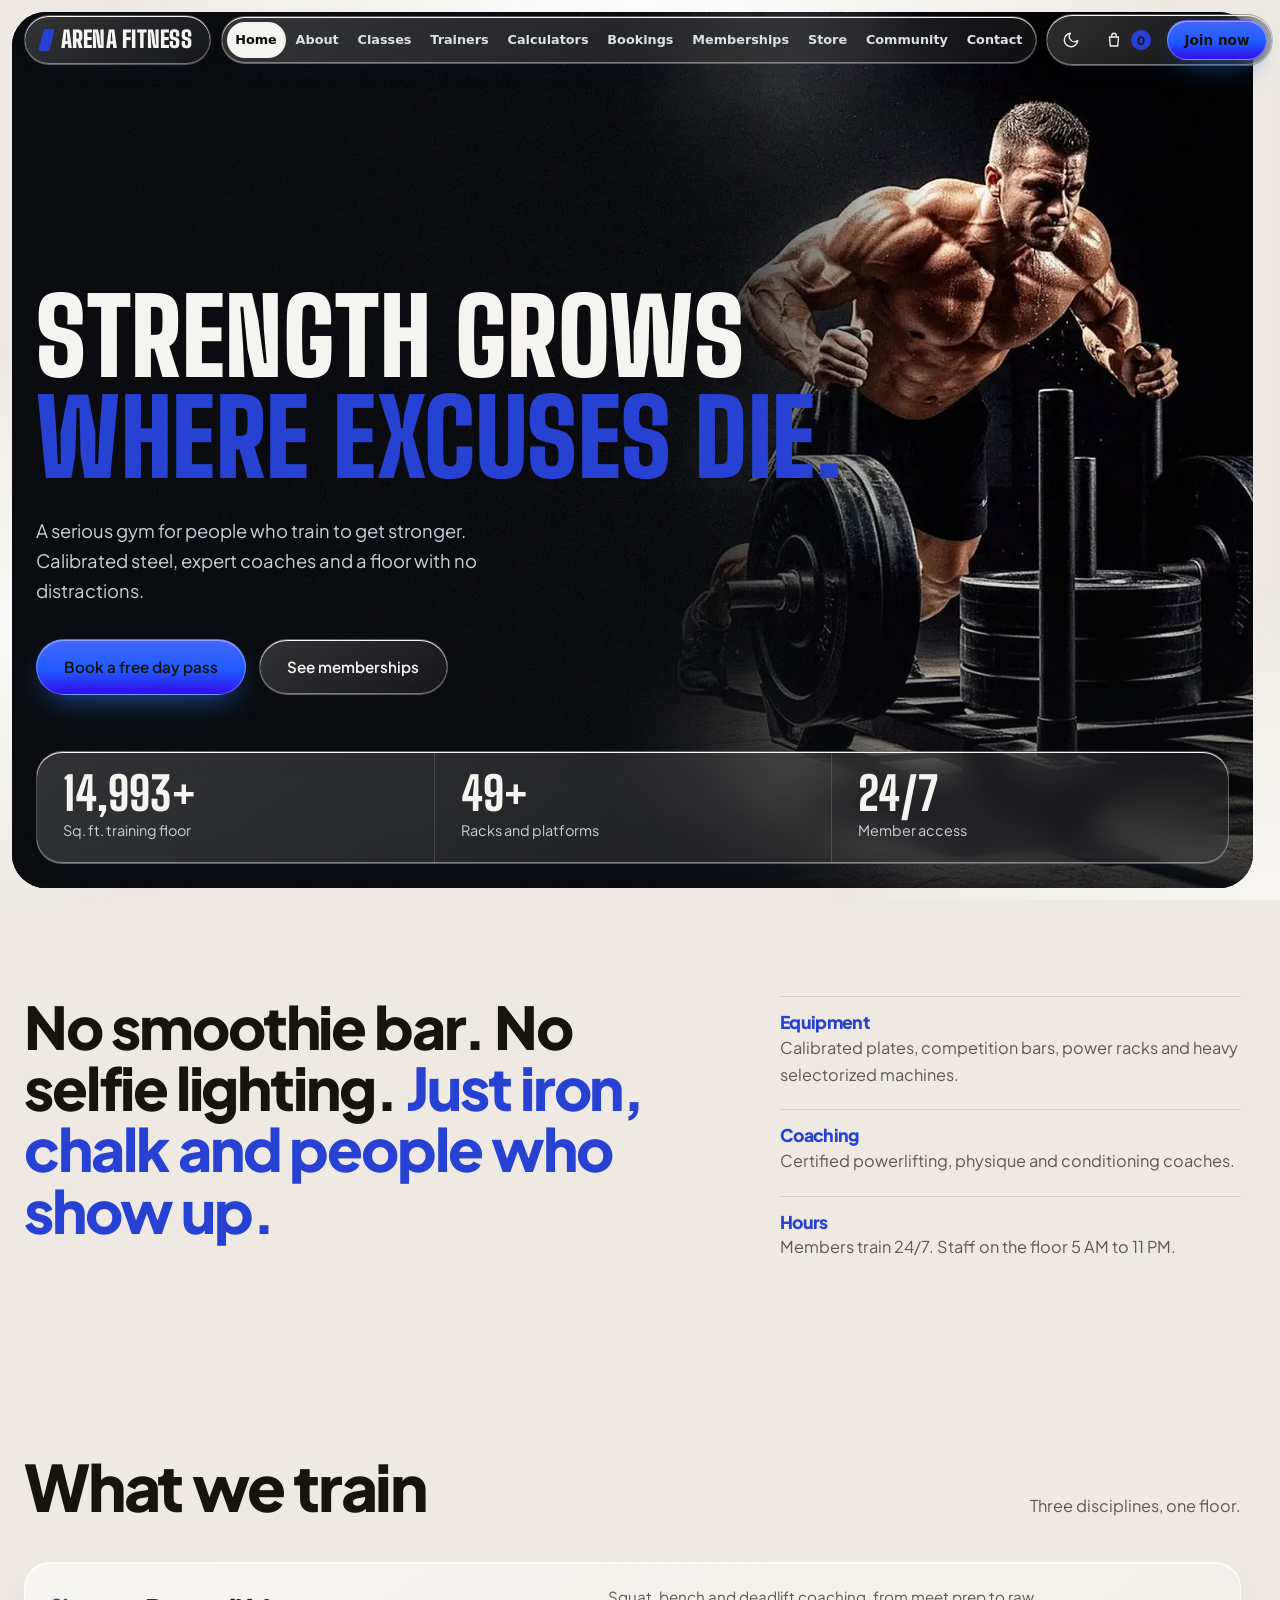
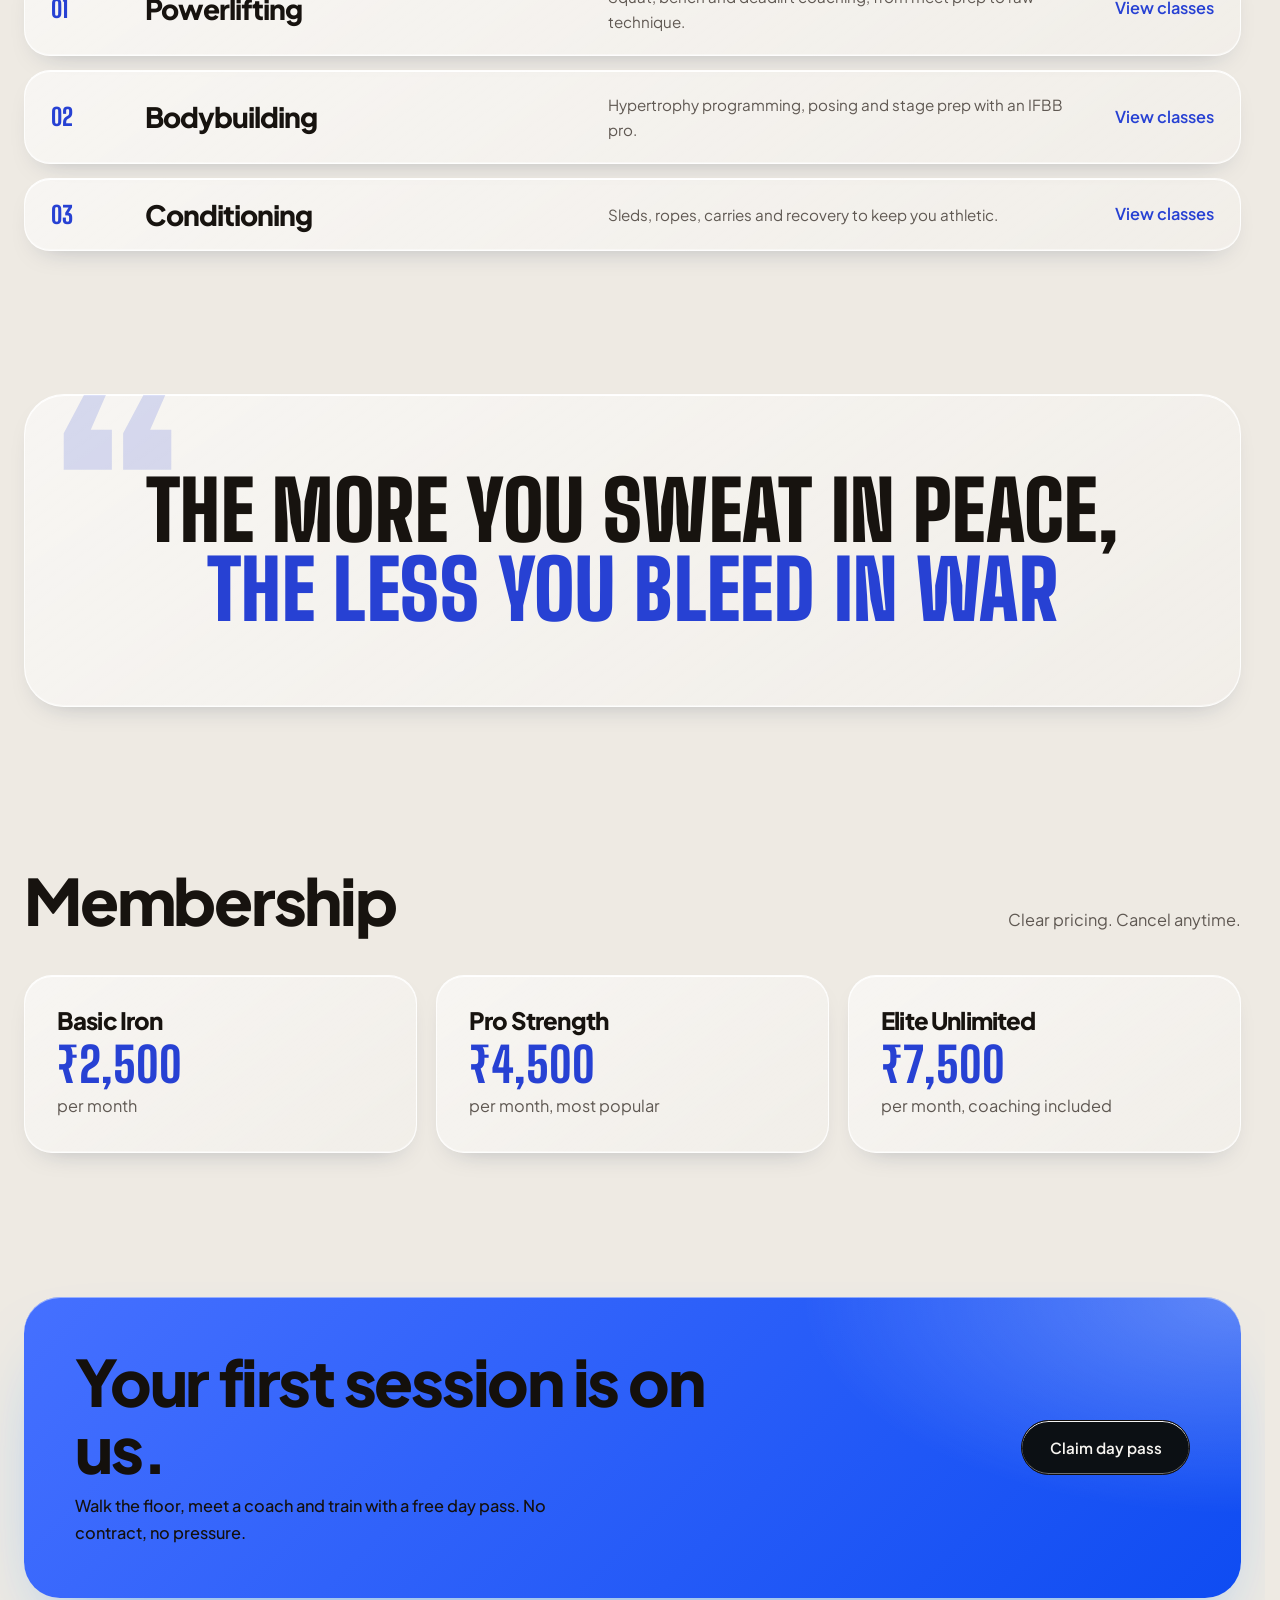
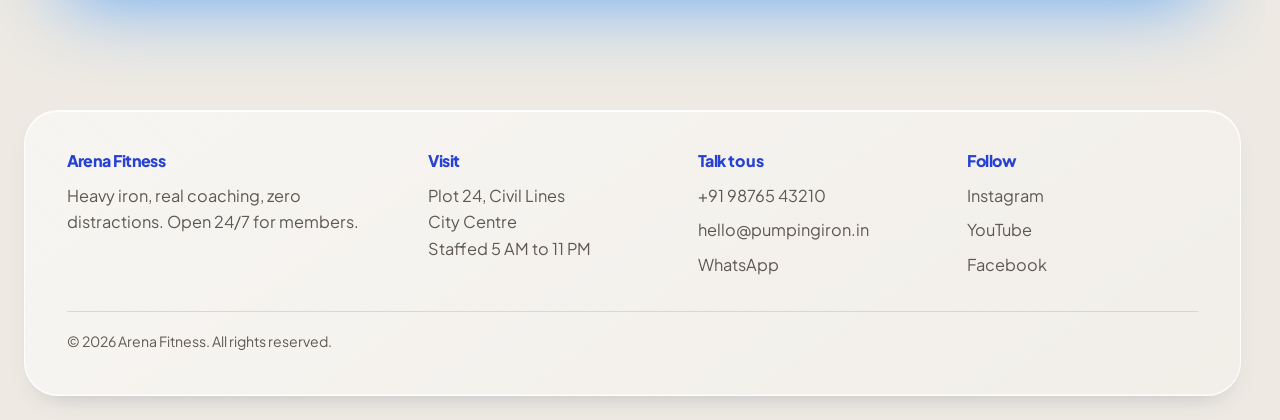
==== commit a3d43221: "Add files via upload" ====
--- a/index.html
+++ b/index.html
@@ -3,18 +3,20 @@
 <head>
 <meta charset="UTF-8">
 <meta name="viewport" content="width=device-width, initial-scale=1.0">
-<title>Strength Grows Where Excuses Die | Pumping Iron Gym</title>
-<meta name="description" content="Pumping Iron: heavy iron, real coaching and 24/7 access for serious lifters.">
-<meta name="theme-color" content="#0B0E12">
-<link rel="icon" href="data:image/svg+xml,%3Csvg xmlns='http://www.w3.org/2000/svg' viewBox='0 0 32 32'%3E%3Crect width='32' height='32' fill='%230B0E12'/%3E%3Cpath d='M11 5h9l-4 22H7z' fill='%23F26B1D'/%3E%3C/svg%3E">
+<title>Strength Grows Where Excuses Die | Arena Fitness</title>
+<meta name="description" content="Arena Fitness: heavy iron, real coaching and 24/7 access for serious lifters.">
+<meta name="theme-color" content="#0A0C10">
+<meta name="color-scheme" content="dark light">
+<link rel="icon" href="data:image/svg+xml,%3Csvg xmlns='http://www.w3.org/2000/svg' viewBox='0 0 32 32'%3E%3Crect width='32' height='32' fill='%230A0C10'/%3E%3Cpath d='M11 5h9l-4 22H7z' fill='%23FF6A1F'/%3E%3C/svg%3E">
 <link rel="preconnect" href="https://fonts.googleapis.com"><link rel="preconnect" href="https://fonts.gstatic.com" crossorigin>
-<link href="https://fonts.googleapis.com/css2?family=Big+Shoulders+Display:wght@600;800;900&family=Barlow:wght@400;500;600;700&display=swap" rel="stylesheet">
-<link rel="stylesheet" href="style.css">
+<link href="https://fonts.googleapis.com/css2?family=Plus+Jakarta+Sans:wght@400..800&family=Big+Shoulders+Display:wght@700..900&display=swap" rel="stylesheet">
+<link rel="preload" as="image" href="hero.webp" fetchpriority="high">
+<link rel="stylesheet" href="style.css?v=6">
 </head>
 <body>
 <a class="skip" href="#main">Skip to content</a>
 <header class="hd"><div class="container">
-<a href="index.html" class="logo" aria-label="Pumping Iron home">Pumping Iron</a>
+<a href="index.html" class="logo" aria-label="Arena Fitness home">Arena Fitness</a>
 <nav class="dn" aria-label="Main"><a href="index.html" aria-current="page">Home</a><a href="about.html">About</a><a href="classes.html">Classes</a><a href="trainers.html">Trainers</a><a href="calculators.html">Calculators</a><a href="bookings.html">Bookings</a><a href="memberships.html">Memberships</a><a href="store.html">Store</a><a href="community.html">Community</a><a href="contact.html">Contact</a></nav>
 <div class="ha"><button class="cartb" aria-label="Open cart">Cart<span class="cn">0</span></button><a class="btn p sm" href="memberships.html">Join now</a>
 <button class="mt" aria-label="Open menu" aria-expanded="false">Menu</button></div>
@@ -31,25 +33,21 @@
 </section>
 <section class="sec"><div class="container"><div class="stm"><h2 class="rv">No smoothie bar. No selfie lighting. <em>Just iron, chalk and people who show up.</em></h2>
 <div class="facts rv" style="--d:1"><div><h4>Equipment</h4><p>Calibrated plates, competition bars, power racks and heavy selectorized machines.</p></div><div><h4>Coaching</h4><p>Certified powerlifting, physique and conditioning coaches.</p></div><div><h4>Hours</h4><p>Members train 24/7. Staff on the floor 5 AM to 11 PM.</p></div></div></div></div></section>
-<section class="sec"><div class="container"><div class="sh rv"><h2>What we train</h2><p>Three disciplines, one floor.</p></div><div class="discs"><a class="disc rv" data-tilt href="classes.html" style="--d:0"><img src="img-lifter.jpg" alt="Lifter holding a loaded barbell" loading="lazy"><span class="n">01</span><h3>Powerlifting</h3><p>Squat, bench and deadlift coaching, from meet prep to raw technique.</p></a><a class="disc rv" data-tilt href="classes.html" style="--d:1"><img src="img-lat.jpg" alt="Back training on a lat pulldown" loading="lazy"><span class="n">02</span><h3>Bodybuilding</h3><p>Hypertrophy programming, posing and stage prep.</p></a><a class="disc rv" data-tilt href="classes.html" style="--d:2"><img src="img-sled.jpg" alt="Athlete pushing a loaded sled" loading="lazy"><span class="n">03</span><h3>Conditioning</h3><p>Sleds, ropes, carries and recovery to stay athletic.</p></a></div></div></section>
-<section class="sec"><div class="container"><div class="irn"><div class="rv"><h2>Built to be lifted.</h2><p>Every plate on our floor is calibrated and every platform is bolted down. Come see the steel for yourself.</p><ul class="ck"><li>Competition plates from 1.25 kg to 25 kg</li><li>Power racks, deadlift platforms and a strongman zone</li><li>Heavy dumbbells up to 60 kg</li></ul><a class="btn" href="about.html">About the gym</a></div>
-<div class="stage rv" style="--d:1"><div class="plate" id="plate" aria-hidden="true"></div></div></div></div></section>
-<section class="sec gal"><div class="container"><div class="sh rv"><h2>Inside the iron</h2><p>Drag to spin.</p></div></div><div class="scene" aria-label="Gallery. Drag to rotate."><div class="ring" id="ring"><figure><img src="img-sled.jpg" alt="Sled push" draggable="false"></figure><figure><img src="img-lat.jpg" alt="Lat pulldown" draggable="false"></figure><figure><img src="img-lifter.jpg" alt="Barbell lift" draggable="false"></figure><figure><img src="img-physique.jpg" alt="Physique work" draggable="false"></figure><figure><img src="img-plate.jpg" alt="A 20 kg plate on the floor" draggable="false"></figure><figure><img src="img-squat.jpg" alt="Focus before a lift" draggable="false"></figure><figure><img src="img-boxer.jpg" alt="Rest between rounds" draggable="false"></figure></div></div></section>
-<section class="sec"><div class="container"><div class="sh rv"><h2>Membership</h2><p>Clear pricing. Cancel anytime.</p></div><div class="pv rv" data-tilt><a href="memberships.html"><h3>Basic Iron</h3><b>&#8377;2,500</b><span>per month</span></a><a href="memberships.html"><h3>Pro Strength</h3><b>&#8377;4,500</b><span>per month, most popular</span></a><a href="memberships.html"><h3>Elite Unlimited</h3><b>&#8377;7,500</b><span>per month, coaching included</span></a></div></div></section>
-<section class="cta"><div class="container"><div><h2>Your first session is on us.</h2><p>Walk the floor, meet a coach and train with a free day pass. No contract, no pressure.</p></div><a class="btn" href="bookings.html">Claim day pass</a></div></section>
+<section class="sec"><div class="container"><div class="sh rv"><h2>What we train</h2><p>Three disciplines, one floor.</p></div><div><a class="row rv" href="classes.html" style="--d:0"><span class="n">01</span><h3>Powerlifting</h3><p>Squat, bench and deadlift coaching, from meet prep to raw technique.</p><span class="go">View classes</span></a><a class="row rv" href="classes.html" style="--d:1"><span class="n">02</span><h3>Bodybuilding</h3><p>Hypertrophy programming, posing and stage prep with an IFBB pro.</p><span class="go">View classes</span></a><a class="row rv" href="classes.html" style="--d:2"><span class="n">03</span><h3>Conditioning</h3><p>Sleds, ropes, carries and recovery to keep you athletic.</p><span class="go">View classes</span></a></div></div></section>
+<section class="sec qsec"><div class="container"><blockquote class="qt rv"><p><span>THE MORE YOU SWEAT IN PEACE,</span> <span class="o">THE LESS YOU BLEED IN WAR</span></p></blockquote></div></section>
+<section class="sec"><div class="container"><div class="sh rv"><h2>Membership</h2><p>Clear pricing. Cancel anytime.</p></div><div class="pv"><a class="rv" href="memberships.html"><h3>Basic Iron</h3><b>&#8377;2,500</b><span>per month</span></a><a class="rv" href="memberships.html"><h3>Pro Strength</h3><b>&#8377;4,500</b><span>per month, most popular</span></a><a class="rv" href="memberships.html"><h3>Elite Unlimited</h3><b>&#8377;7,500</b><span>per month, coaching included</span></a></div></div></section>
+<section class="cta"><div class="container rv"><div><h2>Your first session is on us.</h2><p>Walk the floor, meet a coach and train with a free day pass. No contract, no pressure.</p></div><a class="btn" href="bookings.html">Claim day pass</a></div></section>
 
 </main>
 <footer class="ft"><div class="container">
 <div class="fgrid">
-<div><h4>Pumping Iron</h4><p>Heavy iron, real coaching, zero distractions. Open 24/7 for members.</p></div>
+<div><h4>Arena Fitness</h4><p>Heavy iron, real coaching, zero distractions. Open 24/7 for members.</p></div>
 <div><h4>Visit</h4><p>Plot 24, Civil Lines<br>City Centre<br>Staffed 5 AM to 11 PM</p></div>
 <div><h4>Talk to us</h4><div class="fk"><a href="tel:+919876543210">+91 98765 43210</a><a href="mailto:hello@pumpingiron.in">hello@pumpingiron.in</a><a href="https://wa.me/919876543210">WhatsApp</a></div></div>
 <div><h4>Follow</h4><div class="fk"><a href="#">Instagram</a><a href="#">YouTube</a><a href="#">Facebook</a></div></div>
 </div>
-<div class="big" aria-hidden="true">Pumping Iron</div>
-<div class="fbm">&copy; 2026 Pumping Iron Gym. All rights reserved.</div>
+<div class="fbm">&copy; 2026 Arena Fitness. All rights reserved.</div>
 </div></footer>
-<script src="main.js"></script>
-<script src="fx.js"></script>
+<script src="main.js?v=6" defer></script>
 </body>
 </html>
--- a/style.css
+++ b/style.css
@@ -1,227 +1,237 @@
-/* PUMPING IRON — edit colors in :root. Hero image: hero.jpg */
-:root{--ink:#0B0E12;--ink2:#12171D;--ink3:#1A2028;--line:#29313B;--bone:#F1EEE8;--mute:#8E98A5;--or:#F26B1D;--or2:#D4570F;--fh:'Big Shoulders Display','Arial Narrow',Impact,sans-serif;--fb:'Barlow',system-ui,sans-serif;--ease:cubic-bezier(.2,.8,.2,1)}
+/* PUMPING IRON: glass design with light + dark themes. Colours live in the three theme blocks below. */
+
+/* ---------- THEMES ---------- */
+:root{--bg:#0A0C10;--bg2:#10141A;--text:#F4F2EE;--mute:#A3ACB8;--line:rgba(255,255,255,.12);--stroke:rgba(255,255,255,.2);
+--glass:linear-gradient(145deg,rgba(255,255,255,.14),rgba(255,255,255,.04));--glass2:linear-gradient(145deg,rgba(255,255,255,.22),rgba(255,255,255,.08));--fill:rgba(255,255,255,.07);
+--hg:linear-gradient(145deg,rgba(255,255,255,.15),rgba(255,255,255,.05)),rgba(10,12,16,.3);--hg2:rgba(255,255,255,.14);--hs:rgba(255,255,255,.2);--ht:#F6F4F0;--hm:#D0D6DE;--hbg:#0A0C10;
+--or:#2741d3;--ort:#2741d3;--onor:#14100C;--sheet:rgba(14,17,22,.6);
+--shadow:0 14px 32px -20px rgba(0,0,0,.7);--hi:inset 0 1px 0 rgba(255,255,255,.3),inset 0 -1px 0 rgba(255,255,255,.05);
+--o1:rgba(255,255,255,.07);--o2:rgba(255,255,255,.04);--o3:rgba(255, 255, 255, 0.05);
+--fb:'Plus Jakarta Sans','Inter',system-ui,'Segoe UI',Roboto,sans-serif;--fs:system-ui,'Segoe UI',Roboto,'Helvetica Neue',Arial,sans-serif;--fh:'Big Shoulders Display','Arial Narrow',Impact,sans-serif;
+--ease:cubic-bezier(.2,.8,.2,1);--r:28px;--blur:blur(16px);color-scheme:dark}
+@media(prefers-color-scheme:light){:root:not([data-theme="dark"]){--bg:#EEEAE3;--bg2:#FBFAF7;--text:#17130F;--mute:#5F5852;--line:rgba(30,22,14,.12);--stroke:rgba(255,255,255,.85);
+--glass:linear-gradient(145deg,rgba(255,255,255,.55),rgba(255,255,255,.22));--glass2:linear-gradient(145deg,rgba(255,255,255,.8),rgba(255,255,255,.45));--fill:rgba(255,255,255,.4);
+--hg:linear-gradient(145deg,rgba(255,255,255,.62),rgba(255,255,255,.3));--hg2:rgba(23,19,15,.07);--hs:rgba(255,255,255,.9);--ht:#17130F;--hm:#4B453F;--hbg:#EEEAE3;--ort:#2741d3;--sheet:rgba(244,241,235,.7);
+--shadow:0 12px 28px -18px rgba(70,45,20,.35);--hi:inset 0 1px 0 rgba(255,255,255,.95),inset 0 -1px 0 rgba(255,255,255,.4);
+--o1:rgba(255,255,255,.9);--o2:rgba(255,255,255,.6);--o3:rgba(255,255,255,.7);color-scheme:light}}
+:root[data-theme="light"]{--bg:#EEEAE3;--bg2:#FBFAF7;--text:#17130F;--mute:#5F5852;--line:rgba(30,22,14,.12);--stroke:rgba(255,255,255,.85);
+--glass:linear-gradient(145deg,rgba(255,255,255,.55),rgba(255,255,255,.22));--glass2:linear-gradient(145deg,rgba(255,255,255,.8),rgba(255,255,255,.45));--fill:rgba(255,255,255,.4);
+--hg:linear-gradient(145deg,rgba(255,255,255,.62),rgba(255,255,255,.3));--hg2:rgba(23,19,15,.07);--hs:rgba(255,255,255,.9);--ht:#17130F;--hm:#4B453F;--hbg:#EEEAE3;--ort:#2741d3;--sheet:rgba(244,241,235,.7);
+--shadow:0 12px 28px -18px rgba(20, 38, 70, 0.35);--hi:inset 0 1px 0 rgba(255,255,255,.95),inset 0 -1px 0 rgba(255,255,255,.4);
+--o1:rgba(255,255,255,.9);--o2:rgba(255,255,255,.6);--o3:rgba(255,255,255,.7);color-scheme:light}
+
+/* ---------- BASE ---------- */
 *{margin:0;padding:0;box-sizing:border-box}
-html{scroll-behavior:smooth}
-body{font:400 1.05rem/1.65 var(--fb);background:var(--ink);color:var(--bone);overflow-x:hidden}
+html{scroll-behavior:smooth;background:var(--bg);scrollbar-gutter:stable;-webkit-text-size-adjust:100%;text-size-adjust:100%}
+@supports not (scrollbar-gutter:stable){html{overflow-y:scroll}}
+html.sw *,html.sw *::before,html.sw *::after{transition:background-color .5s,color .5s,border-color .5s,box-shadow .5s!important}
+body{font:400 1.02rem/1.65 var(--fb);color:var(--text);overflow-x:hidden;-webkit-font-smoothing:antialiased}
+/* soft neutral depth behind the glass (no colour) */
+body::before{content:"";position:fixed;inset:0;z-index:-2;pointer-events:none;background:radial-gradient(60vw 50vh at 50% 0%,var(--o1),transparent 70%),radial-gradient(50vw 50vh at 100% 100%,var(--o2),transparent 70%),radial-gradient(45vw 45vh at 0% 70%,var(--o3),transparent 70%)}
 a{color:inherit;text-decoration:none}ul{list-style:none}
-button,input,select,textarea{font:inherit;color:inherit;border-radius:0}button{cursor:pointer;background:none;border:0}
+button,input,select,textarea{font:inherit;color:inherit}button{cursor:pointer;background:none;border:0}
 [hidden]{display:none!important}
-::selection{background:var(--or);color:var(--ink)}
+::selection{background:var(--or);color:var(--onor)}
 :focus-visible{outline:2px solid var(--or);outline-offset:3px}
-h1,h2,h3,h4{font-family:var(--fh);font-weight:800;text-transform:uppercase;line-height:.95}
+::placeholder{color:var(--mute);opacity:.75}
+option{background:var(--bg2);color:var(--text)}
+h1,h2,h3,h4{font-family:var(--fb);font-weight:800;letter-spacing:-.035em;line-height:1.05}
 .container{max-width:1280px;margin:0 auto;padding:0 1.5rem}
-.skip{position:absolute;left:-999px}.skip:focus{left:1rem;top:1rem;z-index:99;background:var(--or);color:var(--ink);padding:.6rem 1rem}
+.skip{position:absolute;left:-999px}.skip:focus{left:1rem;top:1rem;z-index:99;background:var(--or);color:var(--onor);padding:.6rem 1rem;border-radius:12px}
 @keyframes fi{from{opacity:0;transform:translateY(12px)}to{opacity:1;transform:none}}
-.pop{animation:fi .45s var(--ease)}
-
-/* HEADER */
-.hd{position:fixed;inset:0 0 auto;z-index:50;padding:1.4rem 0;transition:background .35s,padding .35s,border-color .35s;border-bottom:1px solid transparent}
-.hd:not(.s){background:linear-gradient(180deg,rgba(11,14,18,.8),transparent)}
-.hd.s{background:rgba(11,14,18,.96);padding:.8rem 0;border-color:var(--line)}
-.hd .container{max-width:1400px;display:flex;align-items:center;justify-content:space-between;gap:1.5rem}
-.logo{font:900 1.9rem var(--fh);text-transform:uppercase;display:flex;align-items:center;gap:.6rem;white-space:nowrap;letter-spacing:.01em}
-.logo::before{content:"";width:12px;height:26px;background:var(--or);transform:skewX(-14deg)}
-.dn{display:flex;gap:1.3rem}
-.dn a{font-weight:600;font-size:.95rem;color:#C9CED5;padding:.2rem 0;border-bottom:2px solid transparent;transition:.25s}
-.dn a:hover{color:var(--bone);border-color:var(--line)}.dn a[aria-current]{color:var(--bone);border-color:var(--or)}
-.ha{display:flex;align-items:center;gap:1.4rem}
-.cartb{font-weight:600}.cartb:hover{color:var(--or)}.cn::before{content:"("}.cn::after{content:")"}.cn{color:var(--or);margin-left:.25rem}
-.cn.bump{animation:bump .4s var(--ease)}@keyframes bump{50%{transform:scale(1.5)}}
-.mt{display:none;font-weight:700;position:relative;z-index:60}
-.mn{position:fixed;inset:0;z-index:45;background:var(--ink);padding:6rem 1.5rem 2rem;display:flex;flex-direction:column;justify-content:center;gap:.2rem;opacity:0;pointer-events:none;transition:opacity .35s;counter-reset:n;overflow-y:auto}
+.pop{animation:fi .4s var(--ease)}
+html.leaving main .rv,html.leaving main .hero,html.leaving main .ph{opacity:0;transform:translateY(-8px);transition:opacity .13s ease,transform .13s ease;transition-delay:0s}
+
+/* glass surfaces */
+.qt,.row,.plan,.pc,.tr,.q,.pv a,.lb,.cts,.cp.on,.split>.rv,.split>form,.fl,.bt,.ft>.container,.hs{background:var(--glass);border:1px solid var(--stroke);box-shadow:var(--shadow),var(--hi)}
+.hs{-webkit-backdrop-filter:var(--blur);backdrop-filter:var(--blur)}
+
+/* ---------- HEADER: three floating glass pills (logo, menu, actions) ---------- */
+.hd{position:fixed;top:14px;left:0;right:0;z-index:50;pointer-events:none}
+.hd .container{max-width:1360px;display:flex;align-items:center;justify-content:space-between;gap:.8rem}
+.hd .logo,.hd .dn,.hd .ha{pointer-events:auto}
+.hd.over{--hg:linear-gradient(145deg,rgba(255,255,255,.17),rgba(255,255,255,.05)),rgba(10,12,16,.3);--hg2:rgba(255,255,255,.16);--hs:rgba(255,255,255,.22);--ht:#F6F4F0;--hm:#DCE1E8;--hbg:#0A0C10}
+.logo,.dn,.ha{background:var(--hg);-webkit-backdrop-filter:var(--blur);backdrop-filter:var(--blur);border:1px solid var(--hs);border-radius:999px;box-shadow:var(--shadow),var(--hi);transition:background .35s,border-color .35s}
+.logo{font-synthesis:none;min-width:11.6rem;justify-content:center;flex-shrink:0;height:50px;padding:0 1.15rem 0 1rem;font:900 1.55rem/1 var(--fh);text-transform:uppercase;letter-spacing:.01em;display:flex;align-items:center;gap:.55rem;white-space:nowrap;color:var(--ht)}
+.logo::before{content:"";width:11px;height:22px;background:var(--or);transform:skewX(-14deg);border-radius:2px}
+.dn{position:relative;display:flex;flex-shrink:0;gap:.1rem;padding:.3rem}
+.ind{position:absolute;left:0;top:0;width:0;height:0;border-radius:999px;background:var(--ht);z-index:0;pointer-events:none;opacity:0;will-change:transform,width;transition:transform .55s var(--ease),width .55s var(--ease),opacity .3s}.ind.on{opacity:1}
+.hd .btn,.hd .mt,.dn a{font-family:var(--fs)}
+.dn a{position:relative;z-index:1;white-space:nowrap;padding:.5rem .62rem;border-radius:999px;font-size:.85rem;font-weight:600;color:var(--hm);transition:background .35s,color .35s}
+.dn a:hover{color:var(--ht);background:var(--hg2)}.dn a[aria-current],.dn a[aria-current]:hover{background:none;color:var(--hbg)}
+.ha{display:flex;align-items:center;gap:.25rem;padding:.3rem}
+.tg{width:38px;height:38px;border-radius:50%;display:grid;place-items:center;color:var(--ht);transition:background .3s,transform .5s var(--ease)}
+.tg:hover{background:var(--hg2)}.tg:active{transform:scale(.9) rotate(20deg)}
+.tg svg{width:18px;height:18px;fill:none;stroke:currentColor;stroke-width:1.8;stroke-linecap:round;stroke-linejoin:round}
+:root[data-theme="light"] .tg .sun{display:none}:root:not([data-theme="light"]) .tg .moon{display:none}
+.cartb{padding:.45rem .7rem;border-radius:999px;font-size:0;color:var(--ht);display:flex;align-items:center;transition:background .3s}.cartb:hover{background:var(--hg2)}
+.cartb::before{content:"";width:18px;height:18px;background:currentColor;-webkit-mask:url("data:image/svg+xml,%3Csvg xmlns='http://www.w3.org/2000/svg' viewBox='0 0 24 24' fill='none' stroke='black' stroke-width='1.8' stroke-linecap='round' stroke-linejoin='round'%3E%3Cpath d='M6 8h12l-1 12H7L6 8z'/%3E%3Cpath d='M9 8V6a3 3 0 0 1 6 0v2'/%3E%3C/svg%3E") center/contain no-repeat;mask:url("data:image/svg+xml,%3Csvg xmlns='http://www.w3.org/2000/svg' viewBox='0 0 24 24' fill='none' stroke='black' stroke-width='1.8' stroke-linecap='round' stroke-linejoin='round'%3E%3Cpath d='M6 8h12l-1 12H7L6 8z'/%3E%3Cpath d='M9 8V6a3 3 0 0 1 6 0v2'/%3E%3C/svg%3E") center/contain no-repeat}
+.cn{min-width:1.3rem;height:1.3rem;margin-left:.45rem;padding:0 .3rem;border-radius:999px;background:var(--or);color:var(--onor);font-size:.72rem;font-weight:700;display:inline-grid;place-items:center}
+.cn.bump{animation:bump .4s var(--ease)}@keyframes bump{50%{transform:scale(1.35)}}
+.mt{display:none;padding:.45rem .95rem;border-radius:999px;font-weight:600;font-size:.88rem;position:relative;z-index:60;color:var(--ht)}.mt:hover{background:var(--hg2)}
+.mn{position:fixed;inset:0;z-index:45;background:var(--sheet);-webkit-backdrop-filter:blur(22px);backdrop-filter:blur(22px);padding:6.5rem 1.5rem 2rem;display:flex;flex-direction:column;justify-content:center;gap:.1rem;opacity:0;pointer-events:none;transition:opacity .35s;counter-reset:n;overflow-y:auto}
 .mn.o{opacity:1;pointer-events:auto}
-.mn a{font:800 2.5rem/1.1 var(--fh);text-transform:uppercase;display:flex;gap:1rem;align-items:baseline;border-bottom:1px solid var(--line);padding:.35rem 0;transform:translateX(-14px);opacity:0;transition:.5s var(--ease)}
-.mn a::before{counter-increment:n;content:counter(n,decimal-leading-zero);font:600 .9rem var(--fb);color:var(--or)}
-.mn.o a{transform:none;opacity:1}.mn a[aria-current]{color:var(--or)}
+.mn a{font:600 2.3rem/1.15 var(--fb);letter-spacing:-.035em;display:flex;gap:1rem;align-items:baseline;border-bottom:1px solid var(--line);padding:.45rem 0;transform:translateY(14px);opacity:0;transition:.55s var(--ease)}
+.mn a::before{counter-increment:n;content:counter(n,decimal-leading-zero);font:600 .85rem var(--fb);color:var(--ort)}
+.mn.o a{transform:none;opacity:1}.mn a[aria-current]{color:var(--ort)}
 .mn a:nth-child(2){transition-delay:.04s}.mn a:nth-child(3){transition-delay:.08s}.mn a:nth-child(4){transition-delay:.12s}.mn a:nth-child(5){transition-delay:.16s}.mn a:nth-child(6){transition-delay:.2s}.mn a:nth-child(n+7){transition-delay:.24s}
 
-/* BUTTONS */
-.btn{white-space:nowrap;display:inline-flex;align-items:center;justify-content:center;padding:.95rem 1.9rem;font-weight:700;letter-spacing:.02em;border:2px solid var(--bone);position:relative;overflow:hidden;z-index:0;transition:color .3s,border-color .3s}
-.btn::before{content:"";position:absolute;inset:0;background:var(--or);transform:translateY(101%);transition:transform .35s var(--ease);z-index:-1}
-.btn:hover::before{transform:none}.btn:hover{border-color:var(--or);color:var(--ink)}
-.btn.p{background:var(--or);border-color:var(--or);color:var(--ink)}.btn.p::before{background:var(--bone)}.btn.p:hover{border-color:var(--bone)}
-.btn.sm{padding:.55rem 1.1rem;font-size:.9rem}.btn.b{display:flex;width:100%}
-
-/* HERO (home) */
-.hero{min-height:100vh;min-height:100svh;display:flex;flex-direction:column;justify-content:flex-end;position:relative;overflow:hidden;isolation:isolate;background:var(--ink)}
-.hero::before{content:"";position:absolute;inset:0;z-index:-2;background:url(hero.jpg) center top/cover no-repeat;animation:zoom 20s ease-out forwards}
-@keyframes zoom{from{transform:scale(1.12)}to{transform:scale(1)}}
-.hero::after{content:"";position:absolute;inset:0;z-index:-1;background:linear-gradient(0deg,var(--ink) 6%,rgba(11,14,18,.55) 38%,transparent 62%),linear-gradient(90deg,rgba(11,14,18,.65),transparent 55%)}
+/* ---------- theme switch: circle reveal ---------- */
+::view-transition-old(root),::view-transition-new(root){animation:none;mix-blend-mode:normal}
+::view-transition-old(root){z-index:1}::view-transition-new(root){z-index:2}
+
+/* ---------- BUTTONS ---------- */
+.btn{display:inline-flex;align-items:center;justify-content:center;gap:.5rem;padding:.9rem 1.7rem;border-radius:999px;font-weight:600;font-size:.95rem;white-space:nowrap;background:var(--glass);border:1px solid var(--stroke);color:var(--text);box-shadow:var(--hi);transition:transform .45s var(--ease),background .3s,box-shadow .4s,border-color .3s}
+.btn:hover{background:var(--glass2);transform:translateY(-2px)}.btn:active{transform:scale(.97)}
+.btn.p{background:linear-gradient(180deg,#4567ff,#1f5bff 55%,#300eee);color:var(--onor);border-color:rgba(255,255,255,.3);box-shadow:0 12px 30px -12px rgba(31, 128, 255, 0.75),inset 0 1px 0 rgba(255,255,255,.4)}
+.btn.p:hover{box-shadow:0 18px 40px -12px rgba(31, 53, 255, 0.9),inset 0 1px 0 rgba(255,255,255,.45)}
+.btn.sm{padding:.5rem 1.05rem;font-size:.85rem}.btn.b{display:flex;width:100%}
+
+/* ---------- HERO + PAGE HEADERS (cinematic rounded cards, always dark) ---------- */
+.hero,.ph{--text:#F6F4F0;--mute:#CBD1DA;--glass:linear-gradient(145deg,rgba(255,255,255,.16),rgba(255,255,255,.05)),rgba(10,12,16,.22);--glass2:rgba(255,255,255,.2);--stroke:rgba(255,255,255,.24);--line:rgba(255,255,255,.16);--bg:#0A0C10;margin:12px;border-radius:34px;position:relative;overflow:hidden;isolation:isolate;background:#0A0C10;color:var(--text)}
+.hero{min-height:calc(100vh - 24px);min-height:calc(100svh - 24px);display:flex;flex-direction:column;justify-content:flex-end}
+.hero::before{content:"";position:absolute;inset:0;z-index:-2;background:url(hero.webp) center/cover no-repeat}
+.hero::after{content:"";position:absolute;inset:0;z-index:-1;background:linear-gradient(90deg,rgba(10,12,16,.7),transparent 62%),linear-gradient(0deg,rgba(10,12,16,.7),transparent 42%)}
 .hero>.container{width:100%}
-.hc{padding-top:9rem}
-.hero h1{font-size:clamp(3.3rem,8vw,7.6rem);line-height:.88;margin-bottom:1.6rem}
-.ln{display:block;overflow:hidden;padding-bottom:.06em}.ln>span{display:block;transform:translateY(108%);animation:ln 1.1s var(--ease) forwards;animation-delay:calc(var(--d,0)*.14s + .25s)}
+.hc{padding-top:9rem;padding-bottom:1rem}
+.hero h1{font:900 clamp(3.2rem,8.2vw,7.6rem)/.9 var(--fh);text-transform:uppercase;letter-spacing:.005em;margin-bottom:1.5rem}
+.ln{display:block;overflow:hidden;padding-bottom:.06em}.ln>span{display:block;transform:translateY(108%);animation:ln 1.1s var(--ease) forwards;animation-delay:calc(var(--d,0)*.14s + .2s)}
 .ln.o>span{color:var(--or)}@keyframes ln{to{transform:none}}
-.hero .lead{font-size:1.2rem;color:#C9CED5;max-width:520px;margin-bottom:2rem;opacity:0;animation:fi .9s var(--ease) .9s forwards}
-.hb{display:flex;gap:1rem;flex-wrap:wrap;opacity:0;animation:fi .9s var(--ease) 1.05s forwards}
-.hs{margin-top:3.5rem;border-top:1px solid rgba(241,238,232,.2);opacity:0;animation:fi .9s var(--ease) 1.2s forwards}
-.hs .container{display:grid;grid-template-columns:repeat(3,1fr)}
-.hs>.container>div{padding:1.5rem 1.4rem 1.7rem;border-left:1px solid rgba(241,238,232,.2)}.hs>.container>div:first-child{border:0;padding-left:0}
-.hs b{display:block;font:800 clamp(2.2rem,4vw,3.6rem) var(--fh);line-height:1}.hs span{color:var(--mute);font-size:.95rem}
-
-/* SECTIONS */
-.sec{padding:6.5rem 0;border-top:1px solid var(--line)}
-.sh{display:flex;justify-content:space-between;align-items:flex-end;gap:2rem;margin-bottom:3rem;flex-wrap:wrap}
-.sh h2{font-size:clamp(2.6rem,6vw,5.2rem)}.sh p{color:var(--mute);max-width:380px}
-.ph{padding:11rem 0 3.5rem}.ph+.sec{padding-top:3rem}
-.ph h1{font-size:clamp(3.4rem,9vw,8rem);line-height:.9;margin-bottom:1rem}.ph h1 em{font-style:normal;color:var(--or)}.ph p{color:var(--mute);font-size:1.15rem;max-width:560px}
-.rv{opacity:0;transform:translateY(18px);transition:opacity .8s var(--ease),transform .8s var(--ease);transition-delay:calc(var(--d,0)*.08s)}.rv.in{opacity:1;transform:none}
-
-/* ROW LISTS (home disciplines, classes) */
-.row{display:grid;grid-template-columns:90px 1fr 1.1fr auto;gap:1.5rem;align-items:center;padding:1.7rem 0;border-bottom:1px solid var(--line);transition:padding .35s var(--ease),background .35s}
-.row:first-child{border-top:1px solid var(--line)}
-a.row:hover,.rows .row:hover{padding-left:1rem;padding-right:1rem;background:var(--ink2)}
-.row .n{font:800 1.1rem var(--fh);color:var(--or);letter-spacing:.06em}
-.row h3{font-size:clamp(1.9rem,3.4vw,2.9rem);transition:color .3s}.row:hover h3{color:var(--or)}
-.row p{color:var(--mute)}.row small{display:block;color:var(--mute);font-size:.9rem;margin-top:.2rem}.row .mt2{color:#C9CED5;font-weight:600}
-.row .go{font-weight:700}
-.fl{display:flex;gap:1.8rem;flex-wrap:wrap;margin-bottom:2.2rem}
-.fb{padding:.4rem 0;color:var(--mute);font-weight:600;border-bottom:2px solid transparent;transition:.25s}.fb:hover{color:var(--bone)}.fb.on{color:var(--bone);border-color:var(--or)}
-
-/* STATEMENT + SPLITS */
-.stm{display:grid;grid-template-columns:1.6fr 1fr;gap:4rem;align-items:start}
-.stm h2{font-size:clamp(2.4rem,5vw,4.4rem);line-height:.98}.stm h2 em{font-style:normal;color:var(--or)}
-.facts{display:grid;gap:1.6rem}.facts div{border-top:1px solid var(--line);padding-top:1rem}.facts h4{font-size:1.5rem;color:var(--or);margin-bottom:.2rem}.facts p{color:#C9CED5}
-.ck{display:grid;gap:.7rem;margin:1.6rem 0}.ck li{padding-left:1.6rem;position:relative;color:#C9CED5}.ck li::before{content:"";position:absolute;left:0;top:.7em;width:.8rem;height:2px;background:var(--or)}
-.cta{background:var(--or);color:var(--ink);padding:5rem 0}
-.cta .container{display:flex;justify-content:space-between;align-items:center;gap:2rem;flex-wrap:wrap}
-.cta h2{font-size:clamp(2.6rem,6vw,5rem);max-width:760px}.cta p{margin-top:.8rem;font-weight:500;max-width:520px}
-.cta .btn{background:var(--ink);border-color:var(--ink);color:var(--bone)}.cta .btn::before{background:var(--bone)}.cta .btn:hover{color:var(--ink);border-color:var(--bone)}
-.pv{display:grid;grid-template-columns:repeat(3,1fr);border:1px solid var(--line)}
-.pv a{padding:2rem;border-right:1px solid var(--line);transition:background .3s}.pv a:last-child{border:0}.pv a:hover{background:var(--ink2)}
-.pv h3{font-size:2rem}.pv b{display:block;font:800 3rem var(--fh);color:var(--or);margin:.4rem 0 .2rem}.pv span{color:var(--mute)}
-
-/* TRAINERS */
-.g3{display:grid;grid-template-columns:repeat(3,1fr);gap:2rem}.g4{display:grid;grid-template-columns:repeat(4,1fr);gap:1.4rem}
-.tr .av{aspect-ratio:4/5;background:var(--ink3);display:flex;align-items:flex-end;padding:1.2rem;font:900 clamp(6rem,11vw,10rem)/.8 var(--fh);color:transparent;-webkit-text-stroke:2px var(--or);margin-bottom:1.2rem;border-bottom:4px solid var(--or);transition:background .4s}
-.tr:hover .av{background:var(--or);-webkit-text-stroke-color:var(--ink)}
-.tr h3{font-size:2.2rem}.role{color:var(--or);font-weight:700;margin:.3rem 0}.spec{color:var(--mute);margin-bottom:1.2rem}
-
-/* FORMS + CALCULATORS */
-.fg{margin-bottom:1.2rem}.fg label{display:block;margin-bottom:.4rem;font-size:.9rem;font-weight:600;color:var(--mute)}
-.fg input,.fg select,.fg textarea{width:100%;padding:.9rem 1rem;background:var(--ink2);border:1px solid var(--line);transition:border-color .25s}
-.fg input:focus,.fg select:focus,.fg textarea:focus{outline:none;border-color:var(--or)}
-.fr{display:grid;grid-template-columns:repeat(2,1fr);gap:1.2rem}
-.split{display:grid;grid-template-columns:1fr 1.4fr;gap:4rem;align-items:start}
-.split h3{font-size:2.4rem;margin-bottom:1rem}.split p{color:var(--mute);margin-bottom:1rem}
-.cw{display:grid;grid-template-columns:260px 1fr;gap:4rem}
-.cts{display:grid;align-content:start;counter-reset:c}
-.ct{text-align:left;padding:1.1rem 0;border-bottom:1px solid var(--line);font:800 1.7rem var(--fh);text-transform:uppercase;color:var(--mute);display:flex;gap:1rem;align-items:baseline;transition:.25s}
-.ct::before{counter-increment:c;content:counter(c,decimal-leading-zero);font:600 .85rem var(--fb);color:var(--or)}
-.ct:hover{color:var(--bone);padding-left:.5rem}.ct.on{color:var(--bone);border-bottom-color:var(--or)}
-.cp{display:none}.cp.on{display:block;animation:fi .45s var(--ease)}
-.cr:not(:empty){margin-top:1.6rem;padding:1.4rem 1.5rem;border-left:4px solid var(--or);background:var(--ink2);animation:fi .4s var(--ease)}
-.cr b{display:block;font:800 3rem var(--fh);color:var(--or);line-height:1}.cr small{display:block;color:var(--mute);font-size:.9rem;margin-top:.5rem}
-
-/* PLANS */
-.bt{display:flex;align-items:center;gap:1rem;margin-bottom:2rem;font-weight:600}
-.sw{position:relative;width:56px;height:28px}.sw input{opacity:0;position:absolute;inset:0;z-index:2;cursor:pointer;width:100%;height:100%}
-.sl{position:absolute;inset:0;background:var(--ink3);border:1px solid var(--line);transition:.3s}.sl::before{content:"";position:absolute;width:20px;height:20px;left:3px;top:3px;background:var(--bone);transition:.35s var(--ease)}
-.sw input:checked+.sl{background:var(--or);border-color:var(--or)}.sw input:checked+.sl::before{transform:translateX(28px);background:var(--ink)}.sw input:focus-visible+.sl{outline:2px solid var(--or);outline-offset:3px}
-.sv{background:var(--or);color:var(--ink);font-size:.8rem;font-weight:800;padding:.1rem .5rem;margin-left:.4rem}
-.plans{display:grid;grid-template-columns:repeat(3,1fr);border:1px solid var(--line)}
-.plan{padding:2.4rem 2rem;border-right:1px solid var(--line);display:flex;flex-direction:column;position:relative}.plan:last-child{border:0}
-.plan.f{background:var(--ink2);box-shadow:inset 0 4px 0 var(--or)}
-.plan .tag{color:var(--or);font-weight:700;font-size:.85rem;margin-bottom:.4rem;min-height:1.4rem}
-.plan h3{font-size:2.4rem}.pr{font:800 4.4rem var(--fh);line-height:1;margin:.8rem 0 .2rem}.pr small{font:500 1rem var(--fb);color:var(--mute)}.bn{color:var(--mute);font-size:.85rem}.plan>p{color:var(--mute);margin-top:.6rem}
-.pf{margin:1.4rem 0 2rem;display:grid;gap:.7rem}.pf li{padding:.6rem 0;border-top:1px solid var(--line);color:#C9CED5}.pf .no{color:#5F6A77;text-decoration:line-through}.plan .btn{margin-top:auto}
-
-/* STORE */
-.pc{display:flex;flex-direction:column;border:1px solid var(--line);padding:1.2rem;transition:border-color .3s,transform .4s var(--ease)}.pc:hover{border-color:var(--or);transform:translateY(-4px)}
-.pi{aspect-ratio:4/3;background:var(--ink3);margin-bottom:1rem;padding:1rem;display:flex;flex-direction:column;justify-content:space-between}
-.pi b{font:900 3.4rem/1 var(--fh);color:transparent;-webkit-text-stroke:1.5px var(--or)}.pi span{color:var(--mute);font-size:.85rem;font-weight:600}
-.pc h3{font-size:1.5rem;line-height:1}.pp{font:800 1.5rem var(--fh);color:var(--or);margin:.4rem 0}.pc p{color:var(--mute);font-size:.92rem;flex-grow:1;margin-bottom:1rem}
-
-/* COMMUNITY */
-.q{border-left:4px solid var(--or);padding-left:1.4rem}.q p{font-size:1.25rem;line-height:1.5;margin-bottom:1.2rem}.q h4{font-size:1.5rem}.q small{color:var(--mute)}
-.lb li{display:grid;grid-template-columns:70px 1fr auto;align-items:center;padding:1.2rem 0;border-bottom:1px solid var(--line);font-weight:600}.lb li:first-child{border-top:1px solid var(--line)}
-.lb em{font:800 2.2rem var(--fh);color:var(--or);font-style:normal}.lb strong{font:800 1.5rem var(--fh);text-transform:uppercase}
-
-/* FAQ + CONTACT */
-.fq{border-bottom:1px solid var(--line)}.fq:first-of-type{border-top:1px solid var(--line)}
-.fq button{width:100%;display:flex;justify-content:space-between;gap:1rem;padding:1.2rem 0;text-align:left;font-weight:600;font-size:1.05rem}
-.fq button::after{content:"+";color:var(--or);font-size:1.5rem;line-height:1}.fq.o button::after{content:"\2212"}
-.fa{display:grid;grid-template-rows:0fr;transition:grid-template-rows .4s var(--ease)}.fa>div{overflow:hidden;color:var(--mute)}.fa p{padding-bottom:1.2rem}.fq.o .fa{grid-template-rows:1fr}
-.info{display:grid;gap:1.4rem;margin-top:2rem}.info div{border-top:1px solid var(--line);padding-top:.9rem}.info h4{font-size:1.2rem;color:var(--or)}
-
-/* CART / MODAL / TOAST */
-.ov{position:fixed;inset:0;background:rgba(5,7,10,.78);z-index:70;opacity:0;pointer-events:none;transition:.3s}.ov.o{opacity:1;pointer-events:auto}
-.dr{position:fixed;top:0;right:0;width:min(420px,100%);height:100%;background:var(--ink);border-left:2px solid var(--or);z-index:80;display:flex;flex-direction:column;transform:translateX(100%);transition:transform .45s var(--ease)}.dr.o{transform:none}
-.dh{padding:1.3rem 1.5rem;border-bottom:1px solid var(--line);display:flex;justify-content:space-between;align-items:center}.dh h3{font-size:2rem}
-.x{font-size:2rem;line-height:1;width:40px;height:40px;transition:.25s}.x:hover{color:var(--or)}
-.di{flex:1;overflow-y:auto;padding:1.4rem;display:grid;gap:.8rem;align-content:start}
-.cr2{display:flex;justify-content:space-between;align-items:center;gap:1rem;padding:.9rem;background:var(--ink2);border:1px solid var(--line)}.cr2 small{color:var(--mute)}
-.qb{display:flex;gap:.4rem}.qb button{width:32px;height:32px;border:1px solid var(--line);transition:.2s}.qb button:hover{border-color:var(--or);color:var(--or)}
-.df{padding:1.4rem;border-top:1px solid var(--line);background:var(--ink2)}.cb{display:flex;gap:.6rem;margin-bottom:1rem}.cb input{flex:1;min-width:0;padding:.7rem;background:var(--ink);border:1px solid var(--line)}.cb .btn{padding:.6rem 1rem}
-.tt{display:flex;justify-content:space-between;align-items:baseline;font:800 1.7rem var(--fh);text-transform:uppercase;margin-bottom:1rem}.tt b{color:var(--or)}
-.md{position:fixed;inset:0;z-index:90;display:grid;place-items:center;padding:1rem;background:rgba(5,7,10,.82);animation:fi .3s}
-.mc{width:min(460px,100%);background:var(--ink);border:1px solid var(--line);border-top:4px solid var(--or);padding:2rem;position:relative}.mc .x{position:absolute;top:.6rem;right:.8rem}.mc h3{font-size:2.2rem;margin-bottom:.4rem}.mc p{color:var(--mute)}
-.ts{position:fixed;left:50%;bottom:1.8rem;z-index:100;transform:translate(-50%,24px);opacity:0;pointer-events:none;background:var(--bone);color:var(--ink);padding:.85rem 1.4rem;font-weight:600;border-left:4px solid var(--or);transition:.4s var(--ease);max-width:92vw}.ts.o{transform:translate(-50%,0);opacity:1}
-
-/* FOOTER */
-.ft{border-top:1px solid var(--line);padding:4rem 0 1.6rem;overflow:hidden}
-.fgrid{display:grid;grid-template-columns:1.4fr 1fr 1fr 1fr;gap:2.5rem;margin-bottom:3rem}
-.ft h4{font-size:1.2rem;color:var(--or);margin-bottom:.9rem}.ft p,.fk a{color:var(--mute)}.fk{display:grid;gap:.5rem}.fk a:hover{color:var(--bone)}
-.big{font:900 clamp(3.5rem,13.5vw,12.5rem)/.8 var(--fh);text-transform:uppercase;color:var(--ink3);white-space:nowrap;margin:0 0 1.4rem;user-select:none}
-.fbm{border-top:1px solid var(--line);padding-top:1.2rem;color:var(--mute);font-size:.9rem}
-
-/* RESPONSIVE */
-@media(max-width:1260px){.dn,.hd .btn{display:none}.mt{display:block}}
-@media(max-width:992px){.stm,.split,.cw,.fgrid{grid-template-columns:1fr;gap:2.4rem}.g3,.plans,.pv{grid-template-columns:1fr}.g4{grid-template-columns:1fr 1fr}.plan,.pv a{border-right:0;border-bottom:1px solid var(--line)}.plan:last-child,.pv a:last-child{border-bottom:0}.row{grid-template-columns:60px 1fr auto}.row .mt2{display:none}.cts{grid-auto-flow:column;overflow-x:auto;gap:1.4rem}.ct{white-space:nowrap}.sec{padding:4.5rem 0}}
-@media(max-width:640px){.row .btn{grid-column:2;justify-self:start}.hero::before{background-size:auto 66%;background-position:center top}.g4,.fr{grid-template-columns:1fr}.hero h1{font-size:clamp(3rem,15vw,5rem)}.hs b{font-size:2rem}.hs>.container>div{padding:1.1rem .8rem}.hs span{font-size:.8rem}.ph{padding-top:8rem}.row{grid-template-columns:44px 1fr}.row .go{display:none}.lb li{grid-template-columns:44px 1fr}.lb strong{grid-column:2;font-size:1.2rem}}
-@media(prefers-reduced-motion:reduce){*,*::before,*::after{animation-duration:.01ms!important;animation-delay:0s!important;transition-duration:.01ms!important}.rv,.ln>span,.hero .lead,.hb,.hs{opacity:1;transform:none}}
-
-/* ===== 3D + imagery layer ===== */
-.rv{transform:perspective(1100px) rotateX(10deg) translateY(34px);transform-origin:50% 100%}
-.rv.in{transform:none}
-[data-tilt]{transform-style:preserve-3d;will-change:transform}
-[data-tilt].rv.in{transition:opacity .8s var(--ease),transform .25s ease-out;transition-delay:0s}
-.hero::before{inset:-6%;translate:calc(var(--mx,0)*-24px) calc(var(--sy,0)*80px)}
-.hc{translate:calc(var(--mx,0)*12px) calc(var(--my,0)*8px)}
-.im{overflow:hidden;border:1px solid var(--line);background:var(--ink3)}.im img{display:block;width:100%;height:100%;object-fit:cover}.im.tall{aspect-ratio:4/5}
-.phi{background:linear-gradient(90deg,var(--ink) 24%,rgba(11,14,18,.5) 62%,rgba(11,14,18,.1)),var(--bgi) right center/cover}
-.th{width:100%;height:78px;object-fit:cover;filter:grayscale(.8) contrast(1.08);transition:filter .4s}.row:hover .th{filter:none}
-.row{grid-template-columns:120px 1fr 1.1fr auto}
-.qs{display:grid;gap:2.4rem}
-
-/* discipline panels */
-.discs{display:grid;grid-template-columns:repeat(3,1fr);gap:1.4rem;perspective:1200px}
-.disc{position:relative;aspect-ratio:3/4;overflow:hidden;background:var(--ink3);border:1px solid var(--line);display:flex;flex-direction:column;justify-content:flex-end;padding:1.6rem;transition:border-color .3s}
-.disc:hover{border-color:var(--or)}
-.disc::before{content:"";position:absolute;inset:0;z-index:1;background:linear-gradient(0deg,rgba(11,14,18,.95) 8%,rgba(11,14,18,.15) 62%)}
-.disc img{position:absolute;inset:0;width:100%;height:100%;object-fit:cover;transition:transform 1s var(--ease)}.disc:hover img{transform:scale(1.08)}
-.disc>:not(img){position:relative;z-index:2}.disc .n{color:var(--or);font:800 1.1rem var(--fh);letter-spacing:.06em}
-.disc h3{font-size:clamp(2.2rem,3.4vw,3.2rem)}.disc p{color:#C9CED5;max-height:0;opacity:0;overflow:hidden;transition:max-height .5s var(--ease),opacity .5s,margin .5s}.disc:hover p{max-height:7rem;opacity:1;margin-top:.6rem}
-
-/* 3D weight plate */
-.irn{display:grid;grid-template-columns:1fr 1fr;gap:3rem;align-items:center}
-.irn h2{font-size:clamp(2.6rem,6vw,5rem);margin-bottom:1rem}.irn p{color:var(--mute);max-width:460px}.irn .btn{margin-top:.6rem}
-.stage{position:relative;perspective:1400px;display:grid;place-items:center;min-height:480px}
-.stage::before{content:"";position:absolute;width:72%;aspect-ratio:1;border-radius:50%;background:radial-gradient(circle,rgba(242,107,29,.25),transparent 65%);filter:blur(12px)}
-.stage::after{content:"";position:absolute;bottom:5%;width:50%;height:34px;background:radial-gradient(ellipse,rgba(0,0,0,.7),transparent 70%);filter:blur(6px)}
-.plate{width:min(380px,74vw);aspect-ratio:1;position:relative;transform-style:preserve-3d;transform:rotateX(var(--rx,-14deg)) rotateY(var(--ry,-28deg));z-index:1}
-.sl3{position:absolute;inset:0;border-radius:50%;background:#171c23;box-shadow:inset 0 0 0 1px #2a323c}.sl3:nth-child(odd){background:#1d232b}
-.face{position:absolute;inset:0;border-radius:50%;backface-visibility:hidden;transform:translateZ(26px);background:radial-gradient(circle at 35% 28%,#3d4651,#1b2128 58%,#0f1318);box-shadow:inset 0 0 0 6px #242b34,inset 0 0 0 9px #11151a}
-.face.bk{transform:translateZ(-26px) rotateY(180deg)}
-.face .rim{position:absolute;inset:7%;border-radius:50%;border:3px solid var(--or)}
-.face .hole{position:absolute;left:50%;top:50%;width:26%;height:15%;margin:-7.5% 0 0 -13%;border-radius:45%/60%;background:#080a0d;box-shadow:inset 0 4px 9px #000;transform:rotate(var(--a)) translateX(95%)}
-.face .hub{position:absolute;inset:38%;border-radius:50%;background:radial-gradient(circle at 40% 35%,#a3acb7,#4a525c 55%,#20262d);box-shadow:0 0 0 5px #11151a}
-.face .hub::after{content:"";position:absolute;inset:30%;border-radius:50%;background:#050709}
-.face .txt{position:absolute;left:50%;top:21%;transform:translateX(-50%);font:800 clamp(1.3rem,3vw,2.1rem) var(--fh);color:#7b8591;letter-spacing:.1em;white-space:nowrap}
-
-/* 3D ring gallery */
-.gal{overflow:hidden}
-.scene{height:540px;perspective:1700px;position:relative;margin-top:1rem;cursor:grab;touch-action:pan-y;user-select:none}.scene.g{cursor:grabbing}
-.ring{--rad:380px;position:absolute;left:50%;top:46%;width:270px;height:360px;margin:-180px 0 0 -135px;transform-style:preserve-3d;transform:translateZ(calc(var(--rad)*-1)) rotateY(var(--rot,0deg))}
-.ring figure{position:absolute;inset:0;transform:rotateY(calc(var(--i)*360deg/var(--n))) translateZ(var(--rad));backface-visibility:hidden}
-.ring img{width:100%;height:100%;object-fit:cover;border:1px solid var(--line);pointer-events:none;display:block}
-
-/* page chrome */
-.wipe{position:fixed;inset:0;background:var(--or);z-index:300;transform:translateX(101%);pointer-events:none}
-.wipe::after{content:"";position:absolute;left:50%;top:50%;width:18px;height:60px;background:var(--ink);transform:translate(-50%,-50%) skewX(-14deg)}
-.prog{position:fixed;top:0;left:0;right:0;height:3px;background:var(--or);transform:scaleX(0);transform-origin:0 50%;z-index:60;pointer-events:none}
-.cur{position:fixed;left:0;top:0;width:34px;height:34px;border:2px solid var(--or);border-radius:50%;pointer-events:none;z-index:250;opacity:0;transition:width .25s,height .25s,background .25s,opacity .3s}.cur.h{width:62px;height:62px;background:rgba(242,107,29,.16)}
-@media(hover:none){.cur{display:none}}
-@media(max-width:992px){.irn{grid-template-columns:1fr}.discs{grid-template-columns:1fr}.disc{aspect-ratio:4/3}.disc p{max-height:7rem;opacity:1;margin-top:.6rem}.row{grid-template-columns:96px 1fr auto}.stage{min-height:380px}}
-@media(max-width:640px){.row{grid-template-columns:72px 1fr}.th{height:60px}.ring{--rad:310px;width:220px;height:300px;margin:-150px 0 0 -110px}.scene{height:440px}}
-@media(prefers-reduced-motion:reduce){.rv{transform:none}.wipe,.cur{display:none}}
+.hero .lead{font-size:1.15rem;color:var(--mute);max-width:480px;margin-bottom:2rem;opacity:0;animation:fi .8s var(--ease) .55s forwards}
+.hb{display:flex;gap:.8rem;flex-wrap:wrap;opacity:0;animation:fi .8s var(--ease) .65s forwards}
+.hs{width:calc(100% - 3rem);max-width:1232px;margin:2.5rem auto 1.5rem;border-radius:26px;opacity:0;animation:fi .8s var(--ease) .75s forwards}
+.hs .container{display:grid;grid-template-columns:repeat(3,1fr);padding:0;max-width:none}
+.hs>.container>div{padding:1.2rem 1.6rem;border-left:1px solid var(--line)}.hs>.container>div:first-child{border:0}
+.hs b{display:block;font:800 clamp(2rem,3.6vw,3rem)/1 var(--fh);color:var(--text)}.hs span{color:var(--mute);font-size:.9rem}
+.ph{display:flex;align-items:flex-end;min-height:clamp(340px,50vh,460px);padding:8.5rem 0 2.8rem}
+.ph::before{content:"";position:absolute;inset:0;z-index:-2;background:var(--phi,none) 78% 24%/cover no-repeat}
+.ph::after{content:"";position:absolute;inset:0;z-index:-1;background:linear-gradient(90deg,#0A0C10 24%,rgba(10,12,16,.7) 56%,rgba(10,12,16,.2)),linear-gradient(0deg,rgba(10,12,16,.6),transparent 45%)}
+.ph>.container{width:100%}
+.ph h1{font-size:clamp(2.6rem,7vw,5.6rem);letter-spacing:-.05em;margin-bottom:.8rem}.ph h1 em{font-style:normal;color:var(--or)}.ph p{color:var(--mute);font-size:1.12rem;max-width:520px}
+.ph+.sec{padding-top:3rem}
+
+/* ---------- SECTIONS ---------- */
+.sec{padding:6rem 0}
+.sh{display:flex;justify-content:space-between;align-items:flex-end;gap:2rem;margin-bottom:2.6rem;flex-wrap:wrap}
+.sh h2{font-size:clamp(2.3rem,5vw,4rem)}.sh p{color:var(--mute);max-width:360px}
+.rv{opacity:0;transform:translateY(14px);transition:opacity .4s var(--ease),transform .4s var(--ease);transition-delay:calc(var(--d,0)*.04s)}
+.rv.in{opacity:1;transform:none}
+
+/* rows (home disciplines + classes) */
+.rows{display:block}
+.row{display:grid;grid-template-columns:70px 1fr 1.1fr auto;gap:1.5rem;align-items:center;padding:1.3rem 1.6rem;margin-bottom:.9rem;border-radius:26px;transition:transform .45s var(--ease),border-color .3s,background .3s}
+.row:hover{transform:translateY(-3px);background:var(--glass2);border-color:rgba(31, 91, 255, 0.55)}
+.row .n{font:800 1.5rem var(--fh);color:var(--ort)}
+.row h3{font-size:clamp(1.3rem,2.4vw,1.75rem)}.row p{color:var(--mute);font-size:.95rem}.row .mt2{font-weight:500;font-size:.92rem;opacity:.85}.row .go{font-weight:600;color:var(--ort)}
+.fl{display:flex;gap:.3rem;flex-wrap:wrap;margin-bottom:1.8rem;padding:.3rem;width:fit-content;max-width:100%;border-radius:999px}
+.fb{padding:.5rem 1.1rem;border-radius:999px;font-weight:500;font-size:.92rem;color:var(--mute);transition:background .3s,color .3s}.fb:hover{color:var(--text)}.fb.on{background:var(--text);color:var(--bg)}
+
+/* statement, facts, lists */
+.stm{display:grid;grid-template-columns:1.5fr 1fr;gap:4rem;align-items:start}
+.stm h2{font-size:clamp(2.2rem,4.6vw,3.9rem);line-height:1.04}.stm h2 em{font-style:normal;color:var(--ort)}
+.facts{display:grid;gap:1.3rem}.facts>div{border-top:1px solid var(--line);padding-top:1rem}.facts h4{font-size:1.1rem;color:var(--ort);margin-bottom:.2rem}.facts p{color:var(--mute)}
+.ck{display:grid;gap:.7rem;margin:1.4rem 0}.ck li{padding-left:1.7rem;position:relative;color:var(--mute)}.ck li::before{content:"";position:absolute;left:0;top:.5em;width:.7rem;height:.7rem;border-radius:50%;background:var(--or);box-shadow:0 0 0 4px rgba(31, 147, 255, 0.2)}
+.pv{display:grid;grid-template-columns:repeat(3,1fr);gap:1.2rem}
+.pv a{padding:2rem;border-radius:var(--r);transition:transform .45s var(--ease),background .3s,border-color .3s}.pv a:hover{transform:translateY(-4px);background:var(--glass2);border-color:rgba(31, 147, 255, 0.55)}
+.pv h3{font-size:1.5rem}.pv b{display:block;font:800 3rem/1 var(--fh);color:var(--ort);margin:.5rem 0 .2rem}.pv span{color:var(--mute)}
+.cta{padding:3rem 0 5rem}
+.cta .container{max-width:1232px;width:calc(100% - 3rem);display:flex;justify-content:space-between;align-items:center;gap:2rem;flex-wrap:wrap;padding:3.2rem;border-radius:36px;color:#14100C;background:radial-gradient(60% 120% at 100% 0,rgba(255,255,255,.3),transparent 60%),linear-gradient(135deg,#4570ff,#0f4cf2);box-shadow:0 40px 80px -40px rgba(31, 136, 255, 0.7),inset 0 1px 0 rgba(255,255,255,.45)}
+.cta h2{font-size:clamp(2.2rem,5vw,4rem);max-width:700px}.cta p{margin-top:.7rem;font-weight:500;max-width:480px}
+.cta .btn{background:#0c1014;color:#F6F4F0;border-color:#14100C}.cta .btn:hover{background:#000}
+
+/* quote */
+.qsec{padding:2rem 0 4rem}
+.qt{position:relative;padding:clamp(2.6rem,6vw,5.5rem) clamp(1.5rem,5vw,4.5rem);border-radius:40px;text-align:center;overflow:hidden;isolation:isolate}
+.qt::before{content:"\201C";position:absolute;top:-.1em;left:.1em;font:900 clamp(9rem,22vw,18rem)/1 var(--fh);color:var(--or);opacity:.16;z-index:-1}
+.qt p{font:900 clamp(2.3rem,6.4vw,5.6rem)/.96 var(--fh);text-transform:uppercase;letter-spacing:.005em}
+.qt .o{color:var(--or)}
+.qt .w{display:inline-block;font-style:normal;opacity:0;transform:translateY(.45em);transition:opacity .7s var(--ease),transform .8s var(--ease);transition-delay:calc(var(--i)*65ms)}
+.qt.in .w{opacity:1;transform:none;filter:none}
+.qt.rv{opacity:1;transform:none;filter:none;transition:none}
+
+/* trainers */
+.g3{display:grid;grid-template-columns:repeat(3,1fr);gap:1.3rem}.g4{display:grid;grid-template-columns:repeat(4,1fr);gap:1.2rem}
+.tr{padding:1rem 1rem 1.5rem;border-radius:var(--r);transition:transform .45s var(--ease),border-color .3s}.tr:hover{transform:translateY(-4px);border-color:rgba(31, 91, 255, 0.55)}
+.tr .av{aspect-ratio:1/1;border-radius:22px;background:linear-gradient(145deg,rgba(31, 72, 255, 0.45),rgba(255,106,31,.05) 58%),var(--fill);display:grid;place-items:center;font:900 clamp(4.5rem,9vw,7rem)/1 var(--fh);color:var(--text);margin-bottom:1.1rem}
+.tr>:not(.av){margin-inline:.6rem}.tr h3{font-size:1.6rem}.tr .role{color:var(--ort);font-weight:600;margin:.25rem .6rem}.tr .spec{color:var(--mute);margin-bottom:1.1rem}.tr .btn.b{width:calc(100% - 1.2rem)}
+
+/* forms + panels */
+.split{display:grid;grid-template-columns:1fr 1.25fr;gap:1.3rem;align-items:start}
+.split>.rv,.split>form{padding:2.2rem;border-radius:var(--r)}
+.split h3{font-size:1.9rem;margin-bottom:.8rem}.split p{color:var(--mute);margin-bottom:1rem}
+.fg{margin-bottom:1.1rem}.fg label{display:block;margin-bottom:.4rem;font-size:.85rem;font-weight:500;color:var(--mute)}
+.fg input,.fg select,.fg textarea{width:100%;padding:.9rem 1rem;border-radius:16px;background:var(--fill);border:1px solid var(--line);transition:border-color .25s,box-shadow .25s}
+.fg input:focus,.fg select:focus,.fg textarea:focus{outline:none;border-color:var(--or);box-shadow:0 0 0 4px rgba(31, 102, 255, 0.2)}
+.fr{display:grid;grid-template-columns:repeat(2,1fr);gap:1rem}
+.info{display:grid;gap:1.1rem;margin-top:1.6rem}.info>div{border-top:1px solid var(--line);padding-top:.9rem}.info h4{font-size:1rem;color:var(--ort)}
+
+/* calculators */
+.cw{display:grid;grid-template-columns:240px 1fr;gap:1.3rem;align-items:start}
+.cts{display:grid;gap:.3rem;padding:.4rem;border-radius:26px}
+.ct{text-align:left;padding:.85rem 1.1rem;border-radius:20px;font-weight:600;color:var(--mute);transition:background .3s,color .3s}.ct:hover{color:var(--text);background:var(--glass2)}.ct.on{background:var(--text);color:var(--bg)}
+.cp{display:none}.cp.on{display:block;padding:2rem;border-radius:var(--r);animation:fi .5s var(--ease)}
+.cr:not(:empty){margin-top:1.4rem;padding:1.2rem 1.4rem;border-radius:20px;background:rgba(255,106,31,.13);border:1px solid rgba(31, 65, 255, 0.4);animation:fi .4s var(--ease)}
+.cr b{display:block;font:800 2.6rem/1 var(--fh);color:var(--ort)}.cr small{display:block;color:var(--mute);font-size:.88rem;margin-top:.4rem}
+
+/* memberships */
+.bt{display:flex;align-items:center;gap:.9rem;margin-bottom:1.8rem;font-weight:600;width:fit-content;padding:.55rem 1.2rem;border-radius:999px}
+.sw{position:relative;width:52px;height:30px}.sw input{opacity:0;position:absolute;inset:0;z-index:2;cursor:pointer;width:100%;height:100%}
+.sl{position:absolute;inset:0;background:var(--fill);border:1px solid var(--line);border-radius:999px;transition:.3s}.sl::before{content:"";position:absolute;width:22px;height:22px;left:3px;top:3px;border-radius:50%;background:#fff;box-shadow:0 2px 6px rgba(0,0,0,.35);transition:transform .4s var(--ease)}
+.sw input:checked+.sl{background:var(--or);border-color:var(--or)}.sw input:checked+.sl::before{transform:translateX(22px)}.sw input:focus-visible+.sl{outline:2px solid var(--or);outline-offset:3px}
+.sv{background:var(--or);color:var(--onor);font-size:.75rem;font-weight:700;padding:.12rem .55rem;border-radius:999px;margin-left:.4rem}
+.plans{display:grid;grid-template-columns:repeat(3,1fr);gap:1.2rem;align-items:stretch}
+.plan{padding:2.2rem 1.9rem;border-radius:var(--r);display:flex;flex-direction:column;transition:transform .45s var(--ease)}.plan:hover{transform:translateY(-4px)}
+.plan.f{border-color:rgba(31, 121, 255, 0.65);background:linear-gradient(180deg,rgba(31, 72, 255, 0.22),transparent 65%),var(--glass);box-shadow:0 34px 70px -34px rgba(31, 109, 255, 0.6),var(--hi)}
+.plan .tag{display:inline-block;width:fit-content;color:var(--ort);font-weight:600;font-size:.8rem;margin-bottom:.5rem;min-height:1.4rem}.plan .tag:not(:empty){background:rgba(31, 53, 255, 0.16);border:1px solid rgba(31, 83, 255, 0.4);padding:.1rem .7rem;border-radius:999px}
+.plan h3{font-size:1.9rem}.pr{font:800 4rem/1 var(--fh);margin:.8rem 0 .2rem}.pr small{font:500 1rem var(--fb);color:var(--mute)}.bn{color:var(--mute);font-size:.85rem}.plan>p{color:var(--mute);margin-top:.5rem}
+.pf{margin:1.3rem 0 1.8rem}.pf li{padding:.65rem 0;border-top:1px solid var(--line);color:var(--mute)}.pf .no{opacity:.5;text-decoration:line-through}.plan .btn{margin-top:auto}
+
+/* store */
+.pc{display:flex;flex-direction:column;padding:1rem;border-radius:24px;transition:transform .45s var(--ease),border-color .3s}.pc:hover{transform:translateY(-4px);border-color:rgba(31, 72, 255, 0.55)}
+.pi{aspect-ratio:4/3;border-radius:18px;background:linear-gradient(145deg,rgba(31, 65, 255, 0.3),transparent 62%),var(--fill);margin-bottom:1rem;padding:1rem;display:flex;flex-direction:column;justify-content:space-between}
+.pi b{font:900 3.2rem/1 var(--fh);color:transparent;-webkit-text-stroke:1.5px var(--ort)}.pi span{color:var(--mute);font-size:.82rem;font-weight:600}
+.pc h3{font-size:1.2rem;padding:0 .4rem}.pp{font:800 1.5rem var(--fh);color:var(--ort);margin:.3rem .4rem}.pc p{color:var(--mute);font-size:.9rem;flex-grow:1;margin:0 .4rem 1rem}
+
+/* community */
+.q{padding:1.8rem;border-radius:var(--r)}.q p{font-size:1.1rem;line-height:1.55;margin-bottom:1.2rem}.q h4{font-size:1.15rem}.q small{color:var(--mute)}
+.lb{padding:.4rem 1.4rem;border-radius:var(--r)}
+.lb li{display:grid;grid-template-columns:70px 1fr auto;align-items:center;padding:1.1rem 0;border-bottom:1px solid var(--line);font-weight:500}.lb li:last-child{border:0}
+.lb em{font:800 2rem var(--fh);color:var(--ort);font-style:normal}.lb strong{font:800 1.4rem var(--fh);text-transform:uppercase}
+
+/* faq */
+.fq{border-bottom:1px solid var(--line)}.fq:last-child{border:0}
+.fq button{width:100%;display:flex;justify-content:space-between;gap:1rem;padding:1.1rem 0;text-align:left;font-weight:600}
+.fq button::after{content:"+";color:var(--ort);font-size:1.5rem;line-height:1;transition:transform .4s var(--ease)}.fq.o button::after{transform:rotate(45deg)}
+.fa{display:grid;grid-template-rows:0fr;transition:grid-template-rows .4s var(--ease)}.fa>div{overflow:hidden;color:var(--mute)}.fa p{padding-bottom:1.1rem;margin:0!important}.fq.o .fa{grid-template-rows:1fr}
+
+/* cart, modal, toast */
+.ov{position:fixed;inset:0;background:rgba(0,0,0,.35);-webkit-backdrop-filter:blur(4px);backdrop-filter:blur(4px);z-index:70;opacity:0;pointer-events:none;transition:.35s}.ov.o{opacity:1;pointer-events:auto}
+.dr{position:fixed;top:12px;right:12px;bottom:12px;width:min(420px,calc(100% - 24px));background:var(--sheet);-webkit-backdrop-filter:blur(22px);backdrop-filter:blur(22px);border:1px solid var(--stroke);border-radius:30px;box-shadow:var(--shadow),var(--hi);z-index:80;display:flex;flex-direction:column;transform:translateX(calc(100% + 24px));transition:transform .55s var(--ease);overflow:hidden}.dr.o{transform:none}
+.dh{padding:1.3rem 1.5rem;border-bottom:1px solid var(--line);display:flex;justify-content:space-between;align-items:center}.dh h3{font-size:1.6rem}
+.x{font-size:1.8rem;line-height:1;width:38px;height:38px;border-radius:50%;transition:background .3s}.x:hover{background:var(--glass2)}
+.di{flex:1;overflow-y:auto;padding:1.2rem;display:grid;gap:.7rem;align-content:start}
+.cr2{display:flex;justify-content:space-between;align-items:center;gap:1rem;padding:.9rem 1rem;background:var(--fill);border:1px solid var(--line);border-radius:18px}.cr2 small{color:var(--mute)}
+.qb{display:flex;gap:.4rem}.qb button{width:32px;height:32px;border:1px solid var(--line);border-radius:50%;transition:.25s}.qb button:hover{background:var(--glass2);border-color:var(--or)}
+.df{padding:1.3rem;border-top:1px solid var(--line)}.cb{display:flex;gap:.6rem;margin-bottom:1rem}.cb input{flex:1;min-width:0;padding:.7rem 1rem;background:var(--fill);border:1px solid var(--line);border-radius:999px}.cb .btn{padding:.6rem 1.1rem}
+.tt{display:flex;justify-content:space-between;align-items:baseline;font:700 1.4rem var(--fb);margin-bottom:1rem}.tt b{font:800 1.9rem var(--fh);color:var(--ort)}
+.md{position:fixed;inset:0;z-index:90;display:grid;place-items:center;padding:1rem;background:rgba(0,0,0,.4);-webkit-backdrop-filter:blur(8px);backdrop-filter:blur(8px);animation:fi .3s}
+.mc{width:min(460px,100%);background:var(--sheet);-webkit-backdrop-filter:blur(22px);backdrop-filter:blur(22px);border:1px solid var(--stroke);border-radius:30px;padding:2rem;position:relative;box-shadow:var(--shadow),var(--hi)}
+.mc .x{position:absolute;top:.8rem;right:.9rem}.mc h3{font-size:1.9rem;margin-bottom:.4rem}.mc p{color:var(--mute)}
+.ts{position:fixed;left:50%;bottom:1.8rem;z-index:100;transform:translate(-50%,24px);opacity:0;pointer-events:none;background:var(--sheet);-webkit-backdrop-filter:blur(24px) saturate(185%);backdrop-filter:blur(24px) saturate(185%);border:1px solid var(--stroke);color:var(--text);padding:.8rem 1.4rem;border-radius:999px;font-weight:500;box-shadow:var(--shadow),var(--hi);transition:.5s var(--ease);max-width:92vw;text-align:center}.ts.o{transform:translate(-50%,0);opacity:1}
+
+/* ---------- FOOTER ---------- */
+.ft{padding:2rem 0 1.5rem}
+.ft>.container{max-width:1232px;width:calc(100% - 3rem);padding:2.6rem;border-radius:34px}
+.fgrid{display:grid;grid-template-columns:1.4fr 1fr 1fr 1fr;gap:2.4rem;margin-bottom:2rem}
+.ft h4{font-size:1rem;color:var(--ort);margin-bottom:.8rem}.ft p,.fk a{color:var(--mute)}.fk{display:grid;gap:.5rem}.fk a:hover{color:var(--text)}
+.fbm{border-top:1px solid var(--line);padding-top:1.1rem;color:var(--mute);font-size:.88rem}
+
+/* ---------- RESPONSIVE ---------- */
+@media(max-width:1500px){.dn a{padding:.48rem .54rem;font-size:.8rem}.logo{font-size:1.45rem}.hd .container{gap:.6rem}}
+@media(max-width:1240px){.dn{display:none}.mt{display:inline-flex}}
+@media(max-width:992px){.stm,.split,.cw,.fgrid{grid-template-columns:1fr;gap:1.4rem}.stm{gap:2rem}.g3,.plans,.pv{grid-template-columns:1fr}.g4{grid-template-columns:1fr 1fr}.row{grid-template-columns:60px 1fr auto}.row .mt2,.row .go{display:none}.cts{grid-auto-flow:column;overflow-x:auto}.ct{white-space:nowrap}.sec{padding:4.5rem 0}.cta .container{padding:2.2rem}}
+@media(max-width:640px){.g4,.fr{grid-template-columns:1fr}.hero,.ph{margin:8px;border-radius:28px}.hero{min-height:calc(100svh - 16px)}.hero::before{background-size:auto 70%;background-position:88% 0}.hero::after{background:linear-gradient(0deg,#0A0C10 34%,transparent 66%),linear-gradient(90deg,rgba(10,12,16,.55),transparent 70%)}.hs b{font-size:1.8rem}.hs>.container>div{padding:1rem .8rem}.hs span{font-size:.78rem}.hero .lead{font-size:1.02rem}.ph{min-height:300px;padding-top:7.5rem}.row{grid-template-columns:44px 1fr}.row .btn{grid-column:2;justify-self:start}.lb li{grid-template-columns:44px 1fr}.lb strong{grid-column:2;font-size:1.15rem}.ha .btn{display:none}.split>.rv,.split>form,.cp.on{padding:1.5rem}.ft>.container{padding:1.8rem}}
+@media(max-width:640px){.logo{min-width:0}}
+@media(max-width:460px){.hd .container{padding:0 .9rem}.logo{height:46px;padding:0 .85rem 0 .75rem;font-size:clamp(1.05rem,5.2vw,1.25rem)}.logo::before{width:9px;height:19px}.ha{gap:.1rem}.mt{padding:.4rem .7rem}.cartb{padding:.45rem .55rem}}
+@media(max-width:380px){.hd .container{padding:0 .7rem}.logo{font-size:1rem;height:42px;padding:0 .7rem 0 .6rem}.logo::before{width:8px;height:16px}.ha .tg{width:30px;height:30px}.cartb{padding:.4rem .45rem}.mt{padding:.35rem .6rem;font-size:.8rem}}
+@media(prefers-reduced-motion:reduce){*,*::before,*::after{animation-duration:.01ms!important;animation-delay:0s!important;transition-duration:.01ms!important}.rv,.ln>span,.hero .lead,.hb,.hs,.qt .w{opacity:1;transform:none;filter:none}}
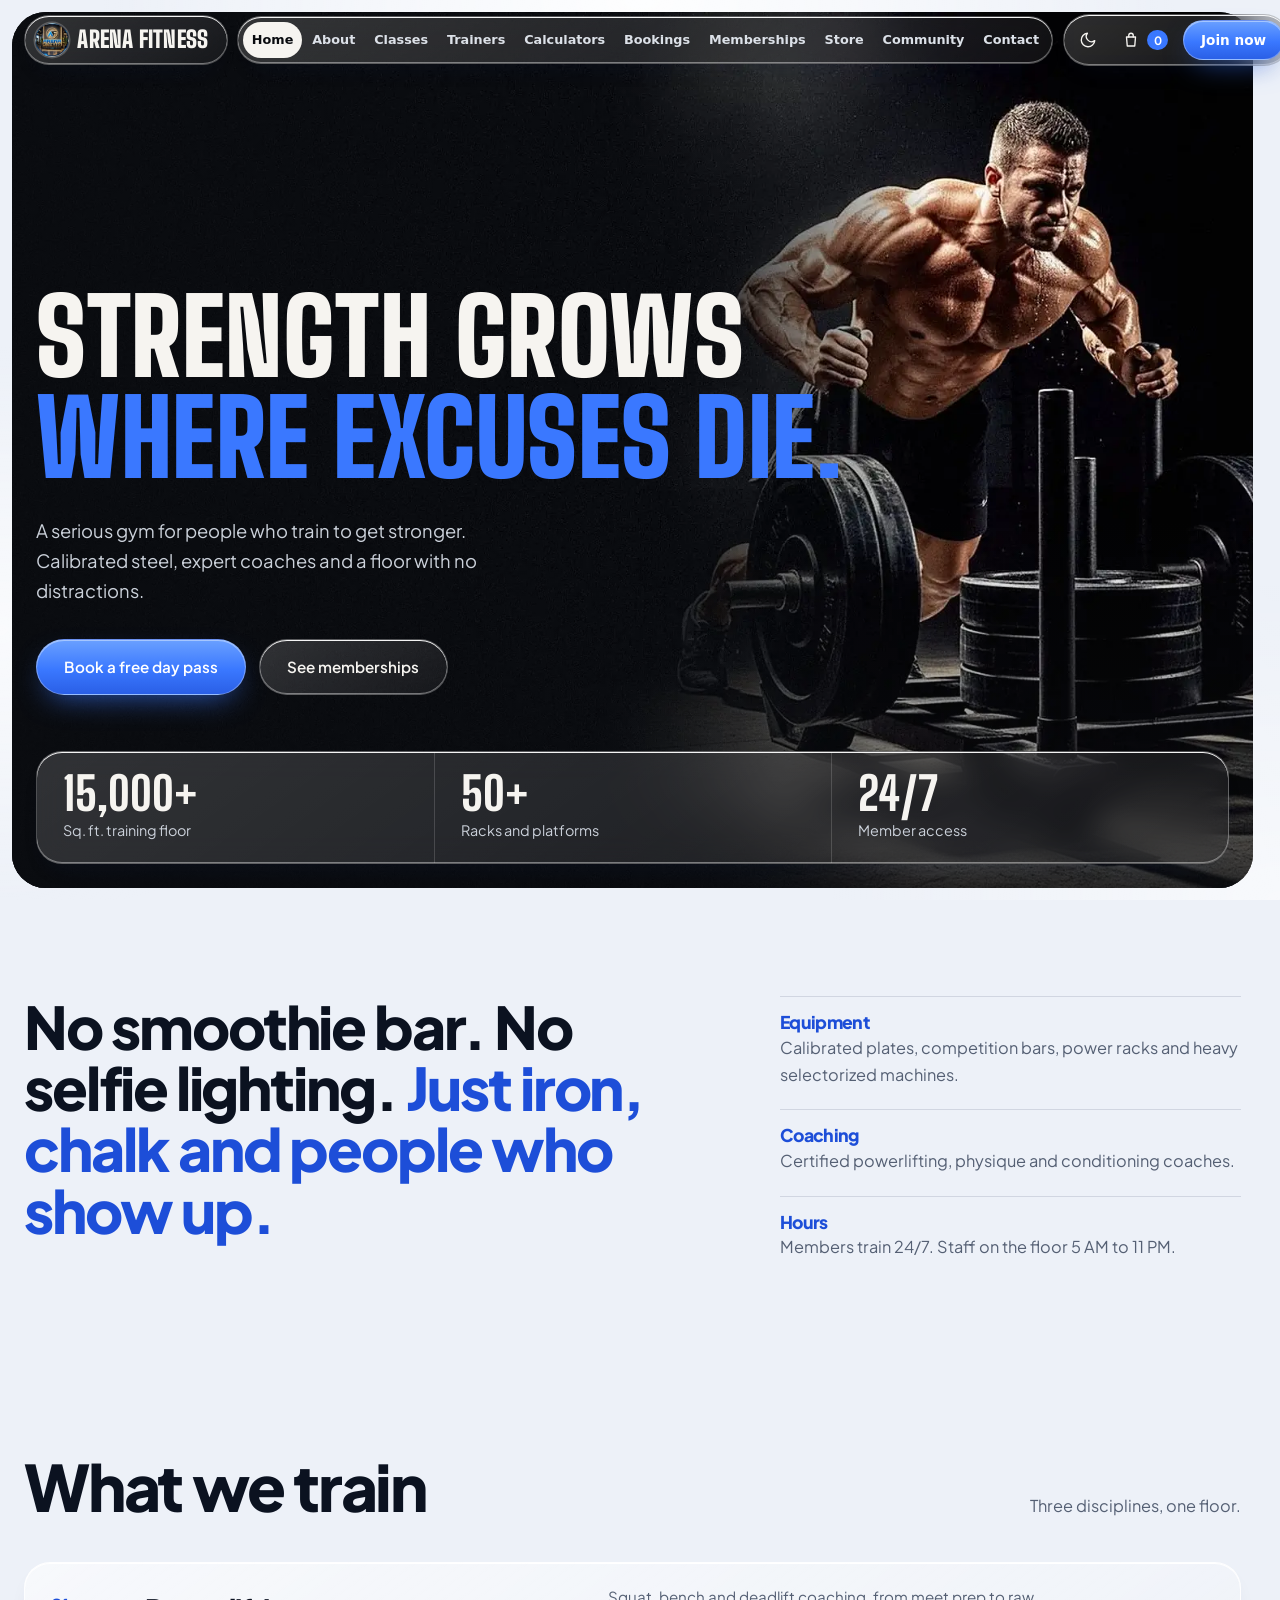
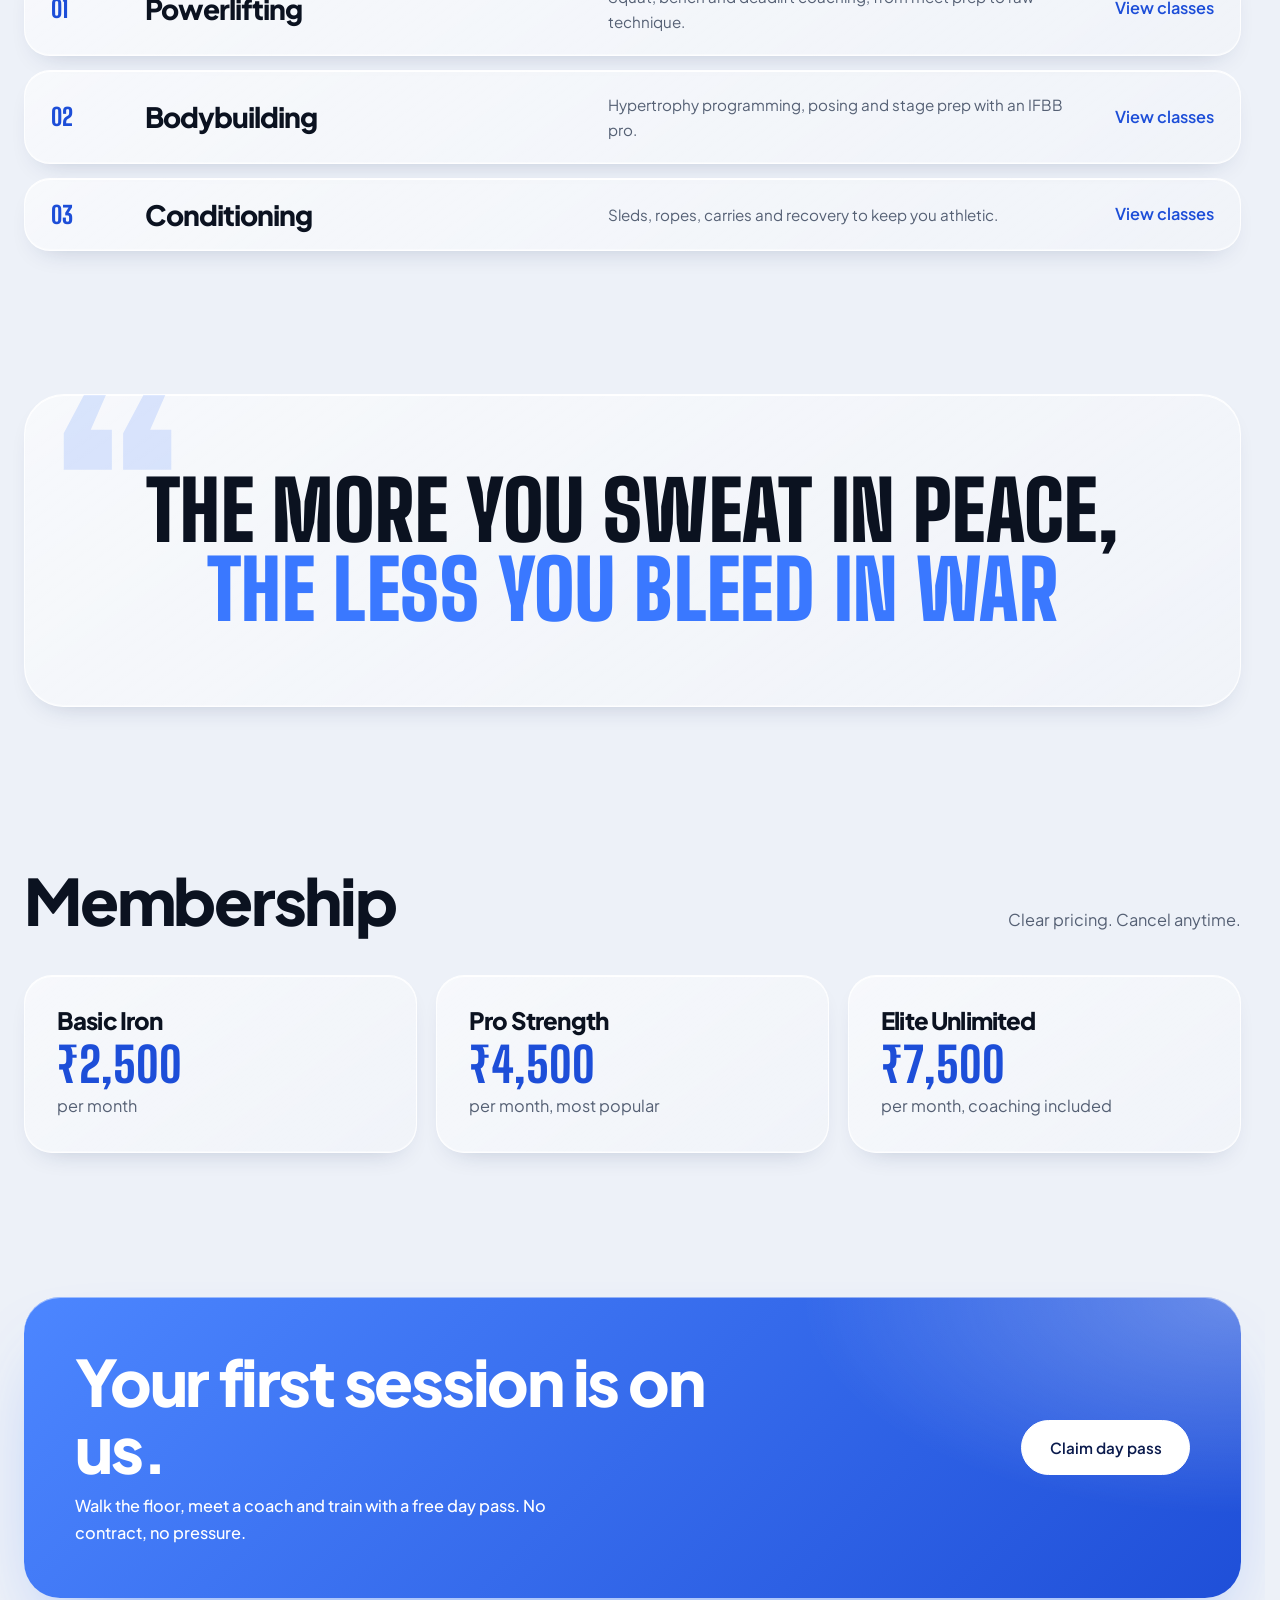
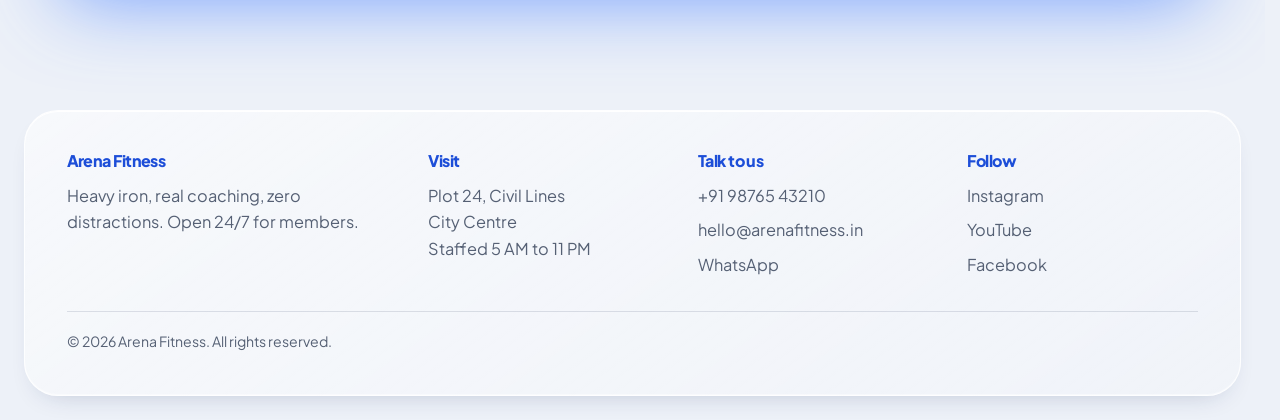
==== commit d5ef19a5: "Add files via upload" ====
--- a/index.html
+++ b/index.html
@@ -7,11 +7,11 @@
 <meta name="description" content="Arena Fitness: heavy iron, real coaching and 24/7 access for serious lifters.">
 <meta name="theme-color" content="#0A0C10">
 <meta name="color-scheme" content="dark light">
-<link rel="icon" href="data:image/svg+xml,%3Csvg xmlns='http://www.w3.org/2000/svg' viewBox='0 0 32 32'%3E%3Crect width='32' height='32' fill='%230A0C10'/%3E%3Cpath d='M11 5h9l-4 22H7z' fill='%23FF6A1F'/%3E%3C/svg%3E">
+<link rel="icon" type="image/png" href="favicon.png"><link rel="apple-touch-icon" href="apple-touch-icon.png">
 <link rel="preconnect" href="https://fonts.googleapis.com"><link rel="preconnect" href="https://fonts.gstatic.com" crossorigin>
 <link href="https://fonts.googleapis.com/css2?family=Plus+Jakarta+Sans:wght@400..800&family=Big+Shoulders+Display:wght@700..900&display=swap" rel="stylesheet">
 <link rel="preload" as="image" href="hero.webp" fetchpriority="high">
-<link rel="stylesheet" href="style.css?v=6">
+<link rel="stylesheet" href="style.css?v=7">
 </head>
 <body>
 <a class="skip" href="#main">Skip to content</a>
@@ -43,11 +43,11 @@
 <div class="fgrid">
 <div><h4>Arena Fitness</h4><p>Heavy iron, real coaching, zero distractions. Open 24/7 for members.</p></div>
 <div><h4>Visit</h4><p>Plot 24, Civil Lines<br>City Centre<br>Staffed 5 AM to 11 PM</p></div>
-<div><h4>Talk to us</h4><div class="fk"><a href="tel:+919876543210">+91 98765 43210</a><a href="mailto:hello@pumpingiron.in">hello@pumpingiron.in</a><a href="https://wa.me/919876543210">WhatsApp</a></div></div>
+<div><h4>Talk to us</h4><div class="fk"><a href="tel:+919876543210">+91 98765 43210</a><a href="mailto:hello@arenafitness.in">hello@arenafitness.in</a><a href="https://wa.me/919876543210">WhatsApp</a></div></div>
 <div><h4>Follow</h4><div class="fk"><a href="#">Instagram</a><a href="#">YouTube</a><a href="#">Facebook</a></div></div>
 </div>
 <div class="fbm">&copy; 2026 Arena Fitness. All rights reserved.</div>
 </div></footer>
-<script src="main.js?v=6" defer></script>
+<script src="main.js?v=7" defer></script>
 </body>
 </html>
--- a/style.css
+++ b/style.css
@@ -1,23 +1,23 @@
-/* PUMPING IRON: glass design with light + dark themes. Colours live in the three theme blocks below. */
+/* ARENA FITNESS: glass design with light + dark themes. Colours live in the three theme blocks below. */
 
 /* ---------- THEMES ---------- */
 :root{--bg:#0A0C10;--bg2:#10141A;--text:#F4F2EE;--mute:#A3ACB8;--line:rgba(255,255,255,.12);--stroke:rgba(255,255,255,.2);
 --glass:linear-gradient(145deg,rgba(255,255,255,.14),rgba(255,255,255,.04));--glass2:linear-gradient(145deg,rgba(255,255,255,.22),rgba(255,255,255,.08));--fill:rgba(255,255,255,.07);
 --hg:linear-gradient(145deg,rgba(255,255,255,.15),rgba(255,255,255,.05)),rgba(10,12,16,.3);--hg2:rgba(255,255,255,.14);--hs:rgba(255,255,255,.2);--ht:#F6F4F0;--hm:#D0D6DE;--hbg:#0A0C10;
---or:#2741d3;--ort:#2741d3;--onor:#14100C;--sheet:rgba(14,17,22,.6);
+--or:#3A78FF;--ort:#6FA0FF;--onor:#FFFFFF;--sheet:rgba(14,17,22,.6);
 --shadow:0 14px 32px -20px rgba(0,0,0,.7);--hi:inset 0 1px 0 rgba(255,255,255,.3),inset 0 -1px 0 rgba(255,255,255,.05);
---o1:rgba(255,255,255,.07);--o2:rgba(255,255,255,.04);--o3:rgba(255, 255, 255, 0.05);
+--o1:rgba(255,255,255,.07);--o2:rgba(255,255,255,.04);--o3:rgba(255,255,255,.05);
 --fb:'Plus Jakarta Sans','Inter',system-ui,'Segoe UI',Roboto,sans-serif;--fs:system-ui,'Segoe UI',Roboto,'Helvetica Neue',Arial,sans-serif;--fh:'Big Shoulders Display','Arial Narrow',Impact,sans-serif;
 --ease:cubic-bezier(.2,.8,.2,1);--r:28px;--blur:blur(16px);color-scheme:dark}
-@media(prefers-color-scheme:light){:root:not([data-theme="dark"]){--bg:#EEEAE3;--bg2:#FBFAF7;--text:#17130F;--mute:#5F5852;--line:rgba(30,22,14,.12);--stroke:rgba(255,255,255,.85);
+@media(prefers-color-scheme:light){:root:not([data-theme="dark"]){--bg:#EDF1F8;--bg2:#FAFCFF;--text:#0B1220;--mute:#556074;--line:rgba(15,30,70,.12);--stroke:rgba(255,255,255,.85);
 --glass:linear-gradient(145deg,rgba(255,255,255,.55),rgba(255,255,255,.22));--glass2:linear-gradient(145deg,rgba(255,255,255,.8),rgba(255,255,255,.45));--fill:rgba(255,255,255,.4);
---hg:linear-gradient(145deg,rgba(255,255,255,.62),rgba(255,255,255,.3));--hg2:rgba(23,19,15,.07);--hs:rgba(255,255,255,.9);--ht:#17130F;--hm:#4B453F;--hbg:#EEEAE3;--ort:#2741d3;--sheet:rgba(244,241,235,.7);
---shadow:0 12px 28px -18px rgba(70,45,20,.35);--hi:inset 0 1px 0 rgba(255,255,255,.95),inset 0 -1px 0 rgba(255,255,255,.4);
+--hg:linear-gradient(145deg,rgba(255,255,255,.62),rgba(255,255,255,.3));--hg2:rgba(11,18,32,.07);--hs:rgba(255,255,255,.9);--ht:#0B1220;--hm:#3E4A63;--hbg:#EDF1F8;--ort:#1D4ED8;--sheet:rgba(240,244,251,.72);
+--shadow:0 12px 28px -18px rgba(20,40,90,.3);--hi:inset 0 1px 0 rgba(255,255,255,.95),inset 0 -1px 0 rgba(255,255,255,.4);
 --o1:rgba(255,255,255,.9);--o2:rgba(255,255,255,.6);--o3:rgba(255,255,255,.7);color-scheme:light}}
-:root[data-theme="light"]{--bg:#EEEAE3;--bg2:#FBFAF7;--text:#17130F;--mute:#5F5852;--line:rgba(30,22,14,.12);--stroke:rgba(255,255,255,.85);
+:root[data-theme="light"]{--bg:#EDF1F8;--bg2:#FAFCFF;--text:#0B1220;--mute:#556074;--line:rgba(15,30,70,.12);--stroke:rgba(255,255,255,.85);
 --glass:linear-gradient(145deg,rgba(255,255,255,.55),rgba(255,255,255,.22));--glass2:linear-gradient(145deg,rgba(255,255,255,.8),rgba(255,255,255,.45));--fill:rgba(255,255,255,.4);
---hg:linear-gradient(145deg,rgba(255,255,255,.62),rgba(255,255,255,.3));--hg2:rgba(23,19,15,.07);--hs:rgba(255,255,255,.9);--ht:#17130F;--hm:#4B453F;--hbg:#EEEAE3;--ort:#2741d3;--sheet:rgba(244,241,235,.7);
---shadow:0 12px 28px -18px rgba(20, 38, 70, 0.35);--hi:inset 0 1px 0 rgba(255,255,255,.95),inset 0 -1px 0 rgba(255,255,255,.4);
+--hg:linear-gradient(145deg,rgba(255,255,255,.62),rgba(255,255,255,.3));--hg2:rgba(11,18,32,.07);--hs:rgba(255,255,255,.9);--ht:#0B1220;--hm:#3E4A63;--hbg:#EDF1F8;--ort:#1D4ED8;--sheet:rgba(240,244,251,.72);
+--shadow:0 12px 28px -18px rgba(20,40,90,.3);--hi:inset 0 1px 0 rgba(255,255,255,.95),inset 0 -1px 0 rgba(255,255,255,.4);
 --o1:rgba(255,255,255,.9);--o2:rgba(255,255,255,.6);--o3:rgba(255,255,255,.7);color-scheme:light}
 
 /* ---------- BASE ---------- */
@@ -52,8 +52,8 @@
 .hd .logo,.hd .dn,.hd .ha{pointer-events:auto}
 .hd.over{--hg:linear-gradient(145deg,rgba(255,255,255,.17),rgba(255,255,255,.05)),rgba(10,12,16,.3);--hg2:rgba(255,255,255,.16);--hs:rgba(255,255,255,.22);--ht:#F6F4F0;--hm:#DCE1E8;--hbg:#0A0C10}
 .logo,.dn,.ha{background:var(--hg);-webkit-backdrop-filter:var(--blur);backdrop-filter:var(--blur);border:1px solid var(--hs);border-radius:999px;box-shadow:var(--shadow),var(--hi);transition:background .35s,border-color .35s}
-.logo{font-synthesis:none;min-width:11.6rem;justify-content:center;flex-shrink:0;height:50px;padding:0 1.15rem 0 1rem;font:900 1.55rem/1 var(--fh);text-transform:uppercase;letter-spacing:.01em;display:flex;align-items:center;gap:.55rem;white-space:nowrap;color:var(--ht)}
-.logo::before{content:"";width:11px;height:22px;background:var(--or);transform:skewX(-14deg);border-radius:2px}
+.logo{font-synthesis:none;min-width:12.4rem;justify-content:center;flex-shrink:0;height:50px;padding:0 1.15rem 0 .6rem;font:900 1.55rem/1 var(--fh);text-transform:uppercase;letter-spacing:.01em;display:flex;align-items:center;gap:.55rem;white-space:nowrap;color:var(--ht)}
+.logo::before{content:"";width:34px;height:34px;flex:none;border-radius:50%;background:url(logo.webp) center/cover no-repeat;box-shadow:0 0 0 1.5px rgba(255,255,255,.22)}
 .dn{position:relative;display:flex;flex-shrink:0;gap:.1rem;padding:.3rem}
 .ind{position:absolute;left:0;top:0;width:0;height:0;border-radius:999px;background:var(--ht);z-index:0;pointer-events:none;opacity:0;will-change:transform,width;transition:transform .55s var(--ease),width .55s var(--ease),opacity .3s}.ind.on{opacity:1}
 .hd .btn,.hd .mt,.dn a{font-family:var(--fs)}
@@ -83,8 +83,8 @@
 /* ---------- BUTTONS ---------- */
 .btn{display:inline-flex;align-items:center;justify-content:center;gap:.5rem;padding:.9rem 1.7rem;border-radius:999px;font-weight:600;font-size:.95rem;white-space:nowrap;background:var(--glass);border:1px solid var(--stroke);color:var(--text);box-shadow:var(--hi);transition:transform .45s var(--ease),background .3s,box-shadow .4s,border-color .3s}
 .btn:hover{background:var(--glass2);transform:translateY(-2px)}.btn:active{transform:scale(.97)}
-.btn.p{background:linear-gradient(180deg,#4567ff,#1f5bff 55%,#300eee);color:var(--onor);border-color:rgba(255,255,255,.3);box-shadow:0 12px 30px -12px rgba(31, 128, 255, 0.75),inset 0 1px 0 rgba(255,255,255,.4)}
-.btn.p:hover{box-shadow:0 18px 40px -12px rgba(31, 53, 255, 0.9),inset 0 1px 0 rgba(255,255,255,.45)}
+.btn.p{background:linear-gradient(180deg,#6AA0FF,#3A78FF 55%,#2A5FE6);color:var(--onor);border-color:rgba(255,255,255,.3);box-shadow:0 12px 30px -12px rgba(58,120,255,.75),inset 0 1px 0 rgba(255,255,255,.4)}
+.btn.p:hover{box-shadow:0 18px 40px -12px rgba(58,120,255,.9),inset 0 1px 0 rgba(255,255,255,.45)}
 .btn.sm{padding:.5rem 1.05rem;font-size:.85rem}.btn.b{display:flex;width:100%}
 
 /* ---------- HERO + PAGE HEADERS (cinematic rounded cards, always dark) ---------- */
@@ -120,7 +120,7 @@
 /* rows (home disciplines + classes) */
 .rows{display:block}
 .row{display:grid;grid-template-columns:70px 1fr 1.1fr auto;gap:1.5rem;align-items:center;padding:1.3rem 1.6rem;margin-bottom:.9rem;border-radius:26px;transition:transform .45s var(--ease),border-color .3s,background .3s}
-.row:hover{transform:translateY(-3px);background:var(--glass2);border-color:rgba(31, 91, 255, 0.55)}
+.row:hover{transform:translateY(-3px);background:var(--glass2);border-color:rgba(58,120,255,.55)}
 .row .n{font:800 1.5rem var(--fh);color:var(--ort)}
 .row h3{font-size:clamp(1.3rem,2.4vw,1.75rem)}.row p{color:var(--mute);font-size:.95rem}.row .mt2{font-weight:500;font-size:.92rem;opacity:.85}.row .go{font-weight:600;color:var(--ort)}
 .fl{display:flex;gap:.3rem;flex-wrap:wrap;margin-bottom:1.8rem;padding:.3rem;width:fit-content;max-width:100%;border-radius:999px}
@@ -130,14 +130,14 @@
 .stm{display:grid;grid-template-columns:1.5fr 1fr;gap:4rem;align-items:start}
 .stm h2{font-size:clamp(2.2rem,4.6vw,3.9rem);line-height:1.04}.stm h2 em{font-style:normal;color:var(--ort)}
 .facts{display:grid;gap:1.3rem}.facts>div{border-top:1px solid var(--line);padding-top:1rem}.facts h4{font-size:1.1rem;color:var(--ort);margin-bottom:.2rem}.facts p{color:var(--mute)}
-.ck{display:grid;gap:.7rem;margin:1.4rem 0}.ck li{padding-left:1.7rem;position:relative;color:var(--mute)}.ck li::before{content:"";position:absolute;left:0;top:.5em;width:.7rem;height:.7rem;border-radius:50%;background:var(--or);box-shadow:0 0 0 4px rgba(31, 147, 255, 0.2)}
+.ck{display:grid;gap:.7rem;margin:1.4rem 0}.ck li{padding-left:1.7rem;position:relative;color:var(--mute)}.ck li::before{content:"";position:absolute;left:0;top:.5em;width:.7rem;height:.7rem;border-radius:50%;background:var(--or);box-shadow:0 0 0 4px rgba(58,120,255,.2)}
 .pv{display:grid;grid-template-columns:repeat(3,1fr);gap:1.2rem}
-.pv a{padding:2rem;border-radius:var(--r);transition:transform .45s var(--ease),background .3s,border-color .3s}.pv a:hover{transform:translateY(-4px);background:var(--glass2);border-color:rgba(31, 147, 255, 0.55)}
+.pv a{padding:2rem;border-radius:var(--r);transition:transform .45s var(--ease),background .3s,border-color .3s}.pv a:hover{transform:translateY(-4px);background:var(--glass2);border-color:rgba(58,120,255,.55)}
 .pv h3{font-size:1.5rem}.pv b{display:block;font:800 3rem/1 var(--fh);color:var(--ort);margin:.5rem 0 .2rem}.pv span{color:var(--mute)}
 .cta{padding:3rem 0 5rem}
-.cta .container{max-width:1232px;width:calc(100% - 3rem);display:flex;justify-content:space-between;align-items:center;gap:2rem;flex-wrap:wrap;padding:3.2rem;border-radius:36px;color:#14100C;background:radial-gradient(60% 120% at 100% 0,rgba(255,255,255,.3),transparent 60%),linear-gradient(135deg,#4570ff,#0f4cf2);box-shadow:0 40px 80px -40px rgba(31, 136, 255, 0.7),inset 0 1px 0 rgba(255,255,255,.45)}
+.cta .container{max-width:1232px;width:calc(100% - 3rem);display:flex;justify-content:space-between;align-items:center;gap:2rem;flex-wrap:wrap;padding:3.2rem;border-radius:36px;color:#FFFFFF;background:radial-gradient(60% 120% at 100% 0,rgba(255,255,255,.3),transparent 60%),linear-gradient(135deg,#4C86FF,#1F4FD8);box-shadow:0 40px 80px -40px rgba(58,120,255,.7),inset 0 1px 0 rgba(255,255,255,.45)}
 .cta h2{font-size:clamp(2.2rem,5vw,4rem);max-width:700px}.cta p{margin-top:.7rem;font-weight:500;max-width:480px}
-.cta .btn{background:#0c1014;color:#F6F4F0;border-color:#14100C}.cta .btn:hover{background:#000}
+.cta .btn{background:#FFFFFF;color:#0B1B4D;border-color:#FFFFFF}.cta .btn:hover{background:#EAF1FF}
 
 /* quote */
 .qsec{padding:2rem 0 4rem}
@@ -151,8 +151,8 @@
 
 /* trainers */
 .g3{display:grid;grid-template-columns:repeat(3,1fr);gap:1.3rem}.g4{display:grid;grid-template-columns:repeat(4,1fr);gap:1.2rem}
-.tr{padding:1rem 1rem 1.5rem;border-radius:var(--r);transition:transform .45s var(--ease),border-color .3s}.tr:hover{transform:translateY(-4px);border-color:rgba(31, 91, 255, 0.55)}
-.tr .av{aspect-ratio:1/1;border-radius:22px;background:linear-gradient(145deg,rgba(31, 72, 255, 0.45),rgba(255,106,31,.05) 58%),var(--fill);display:grid;place-items:center;font:900 clamp(4.5rem,9vw,7rem)/1 var(--fh);color:var(--text);margin-bottom:1.1rem}
+.tr{padding:1rem 1rem 1.5rem;border-radius:var(--r);transition:transform .45s var(--ease),border-color .3s}.tr:hover{transform:translateY(-4px);border-color:rgba(58,120,255,.55)}
+.tr .av{aspect-ratio:1/1;border-radius:22px;background:linear-gradient(145deg,rgba(58,120,255,.45),rgba(58,120,255,.05) 58%),var(--fill);display:grid;place-items:center;font:900 clamp(4.5rem,9vw,7rem)/1 var(--fh);color:var(--text);margin-bottom:1.1rem}
 .tr>:not(.av){margin-inline:.6rem}.tr h3{font-size:1.6rem}.tr .role{color:var(--ort);font-weight:600;margin:.25rem .6rem}.tr .spec{color:var(--mute);margin-bottom:1.1rem}.tr .btn.b{width:calc(100% - 1.2rem)}
 
 /* forms + panels */
@@ -161,7 +161,7 @@
 .split h3{font-size:1.9rem;margin-bottom:.8rem}.split p{color:var(--mute);margin-bottom:1rem}
 .fg{margin-bottom:1.1rem}.fg label{display:block;margin-bottom:.4rem;font-size:.85rem;font-weight:500;color:var(--mute)}
 .fg input,.fg select,.fg textarea{width:100%;padding:.9rem 1rem;border-radius:16px;background:var(--fill);border:1px solid var(--line);transition:border-color .25s,box-shadow .25s}
-.fg input:focus,.fg select:focus,.fg textarea:focus{outline:none;border-color:var(--or);box-shadow:0 0 0 4px rgba(31, 102, 255, 0.2)}
+.fg input:focus,.fg select:focus,.fg textarea:focus{outline:none;border-color:var(--or);box-shadow:0 0 0 4px rgba(58,120,255,.2)}
 .fr{display:grid;grid-template-columns:repeat(2,1fr);gap:1rem}
 .info{display:grid;gap:1.1rem;margin-top:1.6rem}.info>div{border-top:1px solid var(--line);padding-top:.9rem}.info h4{font-size:1rem;color:var(--ort)}
 
@@ -170,7 +170,7 @@
 .cts{display:grid;gap:.3rem;padding:.4rem;border-radius:26px}
 .ct{text-align:left;padding:.85rem 1.1rem;border-radius:20px;font-weight:600;color:var(--mute);transition:background .3s,color .3s}.ct:hover{color:var(--text);background:var(--glass2)}.ct.on{background:var(--text);color:var(--bg)}
 .cp{display:none}.cp.on{display:block;padding:2rem;border-radius:var(--r);animation:fi .5s var(--ease)}
-.cr:not(:empty){margin-top:1.4rem;padding:1.2rem 1.4rem;border-radius:20px;background:rgba(255,106,31,.13);border:1px solid rgba(31, 65, 255, 0.4);animation:fi .4s var(--ease)}
+.cr:not(:empty){margin-top:1.4rem;padding:1.2rem 1.4rem;border-radius:20px;background:rgba(58,120,255,.13);border:1px solid rgba(58,120,255,.4);animation:fi .4s var(--ease)}
 .cr b{display:block;font:800 2.6rem/1 var(--fh);color:var(--ort)}.cr small{display:block;color:var(--mute);font-size:.88rem;margin-top:.4rem}
 
 /* memberships */
@@ -181,14 +181,14 @@
 .sv{background:var(--or);color:var(--onor);font-size:.75rem;font-weight:700;padding:.12rem .55rem;border-radius:999px;margin-left:.4rem}
 .plans{display:grid;grid-template-columns:repeat(3,1fr);gap:1.2rem;align-items:stretch}
 .plan{padding:2.2rem 1.9rem;border-radius:var(--r);display:flex;flex-direction:column;transition:transform .45s var(--ease)}.plan:hover{transform:translateY(-4px)}
-.plan.f{border-color:rgba(31, 121, 255, 0.65);background:linear-gradient(180deg,rgba(31, 72, 255, 0.22),transparent 65%),var(--glass);box-shadow:0 34px 70px -34px rgba(31, 109, 255, 0.6),var(--hi)}
-.plan .tag{display:inline-block;width:fit-content;color:var(--ort);font-weight:600;font-size:.8rem;margin-bottom:.5rem;min-height:1.4rem}.plan .tag:not(:empty){background:rgba(31, 53, 255, 0.16);border:1px solid rgba(31, 83, 255, 0.4);padding:.1rem .7rem;border-radius:999px}
+.plan.f{border-color:rgba(58,120,255,.65);background:linear-gradient(180deg,rgba(58,120,255,.22),transparent 65%),var(--glass);box-shadow:0 34px 70px -34px rgba(58,120,255,.6),var(--hi)}
+.plan .tag{display:inline-block;width:fit-content;color:var(--ort);font-weight:600;font-size:.8rem;margin-bottom:.5rem;min-height:1.4rem}.plan .tag:not(:empty){background:rgba(58,120,255,.16);border:1px solid rgba(58,120,255,.4);padding:.1rem .7rem;border-radius:999px}
 .plan h3{font-size:1.9rem}.pr{font:800 4rem/1 var(--fh);margin:.8rem 0 .2rem}.pr small{font:500 1rem var(--fb);color:var(--mute)}.bn{color:var(--mute);font-size:.85rem}.plan>p{color:var(--mute);margin-top:.5rem}
 .pf{margin:1.3rem 0 1.8rem}.pf li{padding:.65rem 0;border-top:1px solid var(--line);color:var(--mute)}.pf .no{opacity:.5;text-decoration:line-through}.plan .btn{margin-top:auto}
 
 /* store */
-.pc{display:flex;flex-direction:column;padding:1rem;border-radius:24px;transition:transform .45s var(--ease),border-color .3s}.pc:hover{transform:translateY(-4px);border-color:rgba(31, 72, 255, 0.55)}
-.pi{aspect-ratio:4/3;border-radius:18px;background:linear-gradient(145deg,rgba(31, 65, 255, 0.3),transparent 62%),var(--fill);margin-bottom:1rem;padding:1rem;display:flex;flex-direction:column;justify-content:space-between}
+.pc{display:flex;flex-direction:column;padding:1rem;border-radius:24px;transition:transform .45s var(--ease),border-color .3s}.pc:hover{transform:translateY(-4px);border-color:rgba(58,120,255,.55)}
+.pi{aspect-ratio:4/3;border-radius:18px;background:linear-gradient(145deg,rgba(58,120,255,.3),transparent 62%),var(--fill);margin-bottom:1rem;padding:1rem;display:flex;flex-direction:column;justify-content:space-between}
 .pi b{font:900 3.2rem/1 var(--fh);color:transparent;-webkit-text-stroke:1.5px var(--ort)}.pi span{color:var(--mute);font-size:.82rem;font-weight:600}
 .pc h3{font-size:1.2rem;padding:0 .4rem}.pp{font:800 1.5rem var(--fh);color:var(--ort);margin:.3rem .4rem}.pc p{color:var(--mute);font-size:.9rem;flex-grow:1;margin:0 .4rem 1rem}
 
@@ -232,6 +232,6 @@
 @media(max-width:992px){.stm,.split,.cw,.fgrid{grid-template-columns:1fr;gap:1.4rem}.stm{gap:2rem}.g3,.plans,.pv{grid-template-columns:1fr}.g4{grid-template-columns:1fr 1fr}.row{grid-template-columns:60px 1fr auto}.row .mt2,.row .go{display:none}.cts{grid-auto-flow:column;overflow-x:auto}.ct{white-space:nowrap}.sec{padding:4.5rem 0}.cta .container{padding:2.2rem}}
 @media(max-width:640px){.g4,.fr{grid-template-columns:1fr}.hero,.ph{margin:8px;border-radius:28px}.hero{min-height:calc(100svh - 16px)}.hero::before{background-size:auto 70%;background-position:88% 0}.hero::after{background:linear-gradient(0deg,#0A0C10 34%,transparent 66%),linear-gradient(90deg,rgba(10,12,16,.55),transparent 70%)}.hs b{font-size:1.8rem}.hs>.container>div{padding:1rem .8rem}.hs span{font-size:.78rem}.hero .lead{font-size:1.02rem}.ph{min-height:300px;padding-top:7.5rem}.row{grid-template-columns:44px 1fr}.row .btn{grid-column:2;justify-self:start}.lb li{grid-template-columns:44px 1fr}.lb strong{grid-column:2;font-size:1.15rem}.ha .btn{display:none}.split>.rv,.split>form,.cp.on{padding:1.5rem}.ft>.container{padding:1.8rem}}
 @media(max-width:640px){.logo{min-width:0}}
-@media(max-width:460px){.hd .container{padding:0 .9rem}.logo{height:46px;padding:0 .85rem 0 .75rem;font-size:clamp(1.05rem,5.2vw,1.25rem)}.logo::before{width:9px;height:19px}.ha{gap:.1rem}.mt{padding:.4rem .7rem}.cartb{padding:.45rem .55rem}}
-@media(max-width:380px){.hd .container{padding:0 .7rem}.logo{font-size:1rem;height:42px;padding:0 .7rem 0 .6rem}.logo::before{width:8px;height:16px}.ha .tg{width:30px;height:30px}.cartb{padding:.4rem .45rem}.mt{padding:.35rem .6rem;font-size:.8rem}}
+@media(max-width:460px){.hd .container{padding:0 .9rem}.logo{height:46px;padding:0 .85rem 0 .75rem;font-size:clamp(1.05rem,5.2vw,1.25rem)}.logo::before{width:28px;height:28px}.ha{gap:.1rem}.mt{padding:.4rem .7rem}.cartb{padding:.45rem .55rem}}
+@media(max-width:380px){.hd .container{padding:0 .7rem}.logo{font-size:1rem;height:42px;padding:0 .7rem 0 .6rem}.logo::before{width:24px;height:24px}.ha .tg{width:30px;height:30px}.cartb{padding:.4rem .45rem}.mt{padding:.35rem .6rem;font-size:.8rem}}
 @media(prefers-reduced-motion:reduce){*,*::before,*::after{animation-duration:.01ms!important;animation-delay:0s!important;transition-duration:.01ms!important}.rv,.ln>span,.hero .lead,.hb,.hs,.qt .w{opacity:1;transform:none;filter:none}}
